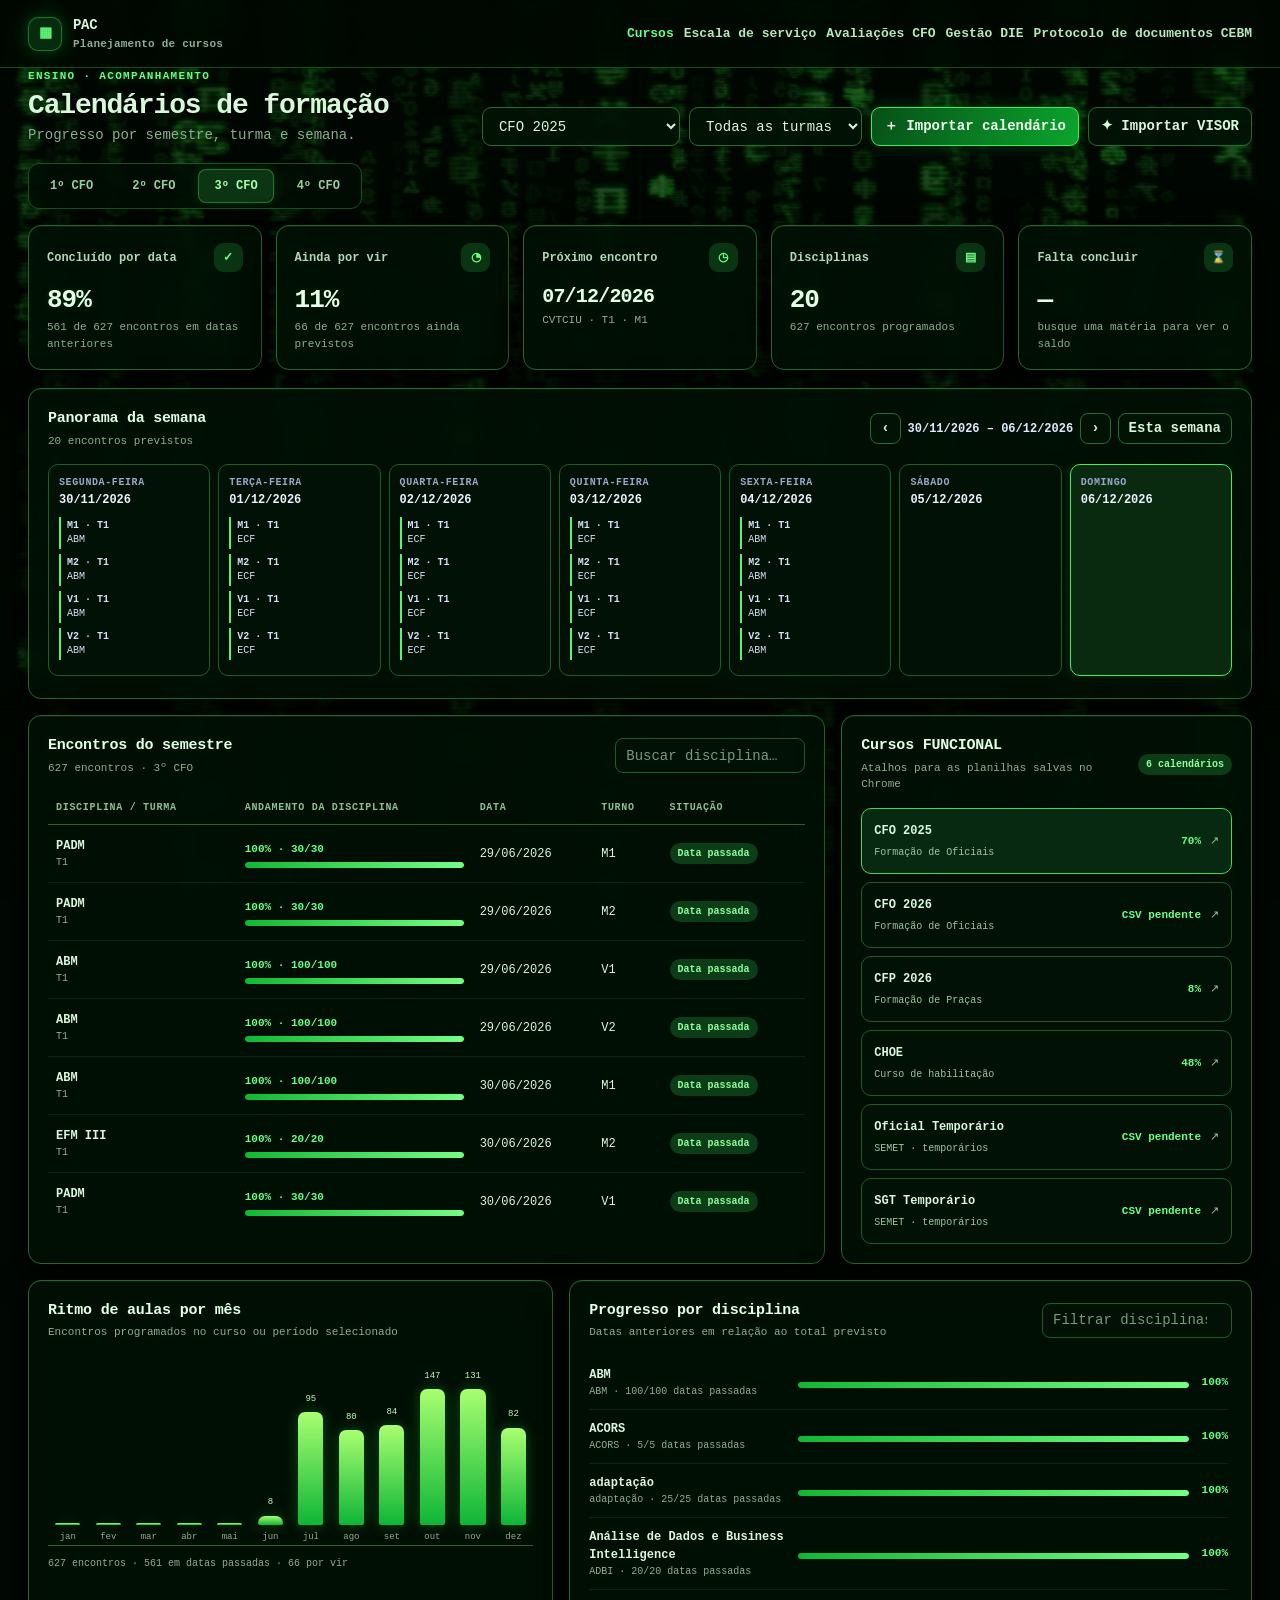
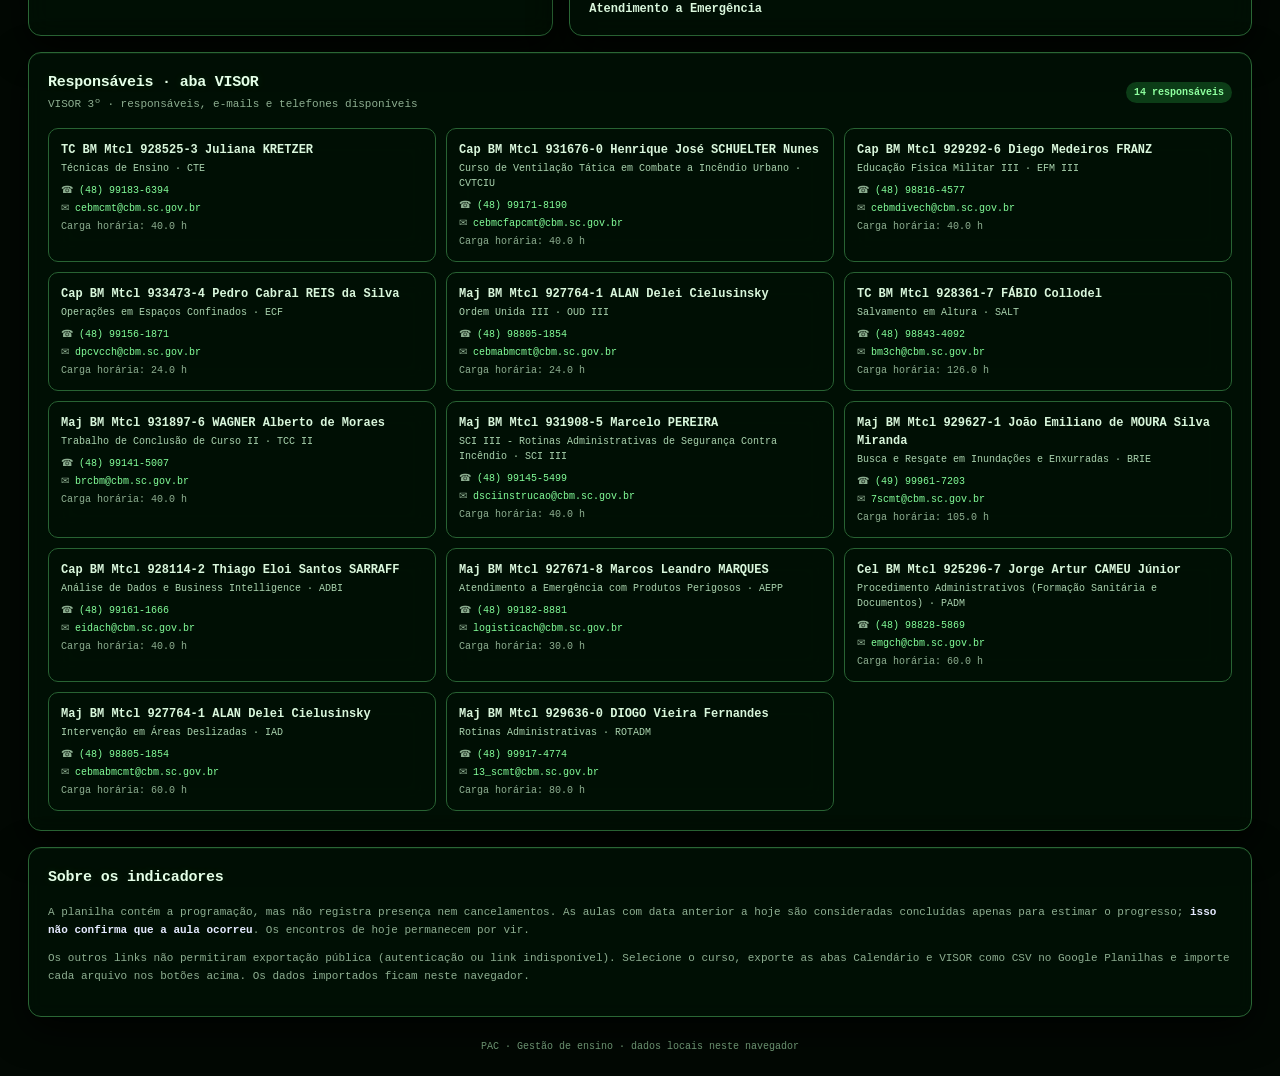
==== index.html @ 2ff92767 "Add CFO evaluation tab with CSV filtering" ====
<!doctype html>
<html lang="pt-BR">
<head>
  <meta charset="utf-8">
  <meta name="viewport" content="width=device-width, initial-scale=1">
  <meta name="color-scheme" content="dark">
  <title>Gestão de calendários | FUNCIONAL</title>
  <style>
    :root{--ink:#172a3b;--muted:#738294;--paper:#f5f7fa;--line:#e5eaf0;--navy:#16324f;--blue:#2674d9;--green:#18856b;--amber:#bd7b16;--white:#fff}
    *{box-sizing:border-box}body{margin:0;background:var(--paper);color:var(--ink);font:14px/1.5 Inter,ui-sans-serif,system-ui,-apple-system,"Segoe UI",sans-serif}
    button,input,select{font:inherit}button,a,select,input{outline-color:#80b4f4}a{color:inherit;text-decoration:none}
    .shell{max-width:1280px;margin:auto;padding:0 28px}.topbar{height:68px;background:#fff;border-bottom:1px solid var(--line);display:flex;align-items:center}
    .toprow{display:flex;align-items:center;justify-content:space-between;width:100%}.brand{display:flex;align-items:center;gap:11px;font-weight:750;letter-spacing:-.02em}.brandmark{width:34px;height:34px;background:#eaf2fd;color:var(--blue);display:grid;place-items:center;border-radius:10px}
    .brand small{display:block;font-size:11px;color:var(--muted);font-weight:550;letter-spacing:.02em}.toplink{color:#5a6c80;font-weight:650;font-size:13px}.toplink:hover{color:var(--blue)}
    main{padding:30px 0 48px}.heading{display:flex;justify-content:space-between;align-items:flex-end;gap:20px;margin-bottom:22px}.eyebrow{color:var(--blue);font-size:11px;font-weight:800;letter-spacing:.12em;text-transform:uppercase}h1{font-size:28px;letter-spacing:-.04em;margin:4px 0 3px;line-height:1.2}.subtitle{margin:0;color:var(--muted)}
    .actions{display:flex;gap:9px;align-items:center;flex-wrap:wrap}.select,.button{height:39px;border:1px solid var(--line);border-radius:9px;background:white;padding:0 12px;color:var(--ink)}.button{cursor:pointer;font-weight:700;display:inline-flex;align-items:center;gap:8px}.button:hover{border-color:#b5c5d7}.button.primary{background:var(--navy);color:white;border-color:var(--navy)}.button.primary:hover{background:#23496b}.button input{display:none}
    .period-tabs{display:flex;gap:7px;margin:-5px 0 16px;padding:5px;background:#eaf0f6;border-radius:11px;width:max-content;max-width:100%;overflow:auto}.period-tab{border:0;border-radius:8px;background:transparent;color:#617387;padding:8px 16px;font-size:12px;font-weight:750;white-space:nowrap;cursor:pointer}.period-tab.active{background:#fff;color:var(--navy);box-shadow:0 1px 4px #122b4414}.metrics{display:grid;grid-template-columns:repeat(5,minmax(0,1fr));gap:14px;margin-bottom:18px}.metric,.panel{background:white;border:1px solid var(--line);border-radius:13px;box-shadow:0 2px 6px #122b4405}.metric{padding:17px 18px}.metric-label{display:flex;align-items:center;justify-content:space-between;color:#627487;font-size:12px;font-weight:650}.metric-icon{width:29px;height:29px;border-radius:9px;display:grid;place-items:center;background:#eff5fc;color:var(--blue)}.metric-value{font-size:26px;line-height:1.2;letter-spacing:-.04em;font-weight:760;margin:13px 0 3px}.metric-note{font-size:11px;color:var(--muted)}
    .layout{display:grid;grid-template-columns:minmax(0,1.65fr) minmax(290px,.85fr);gap:16px}.panel{padding:19px}.panel-head{display:flex;justify-content:space-between;align-items:center;gap:10px;margin-bottom:15px}.panel-title{margin:0;font-size:15px;letter-spacing:-.015em}.panel-caption{color:var(--muted);font-size:11px;margin-top:2px}.text-button{border:0;background:none;color:var(--blue);font-weight:700;cursor:pointer;padding:5px}.text-button:hover{text-decoration:underline}
    .search{height:35px;width:190px;border:1px solid var(--line);border-radius:8px;padding:0 10px;background:#fbfcfe}.table-wrap{overflow:auto;max-height:430px}table{border-collapse:collapse;width:100%;min-width:700px}th{text-align:left;text-transform:uppercase;letter-spacing:.07em;font-size:10px;color:#8592a1;font-weight:750;padding:9px 8px;border-bottom:1px solid var(--line)}td{padding:12px 8px;border-bottom:1px solid #eef1f4;font-size:12px}tbody tr:last-child td{border-bottom:0}.subject{font-weight:700;font-size:12px}.subline{font-size:10px;color:var(--muted)}.progress-cell{min-width:135px}.table-progress{min-width:105px}.table-progress-value{font-weight:750;color:var(--green);font-size:11px}.table-progress .progress-line{margin-top:4px}.progress-line{height:6px;background:#edf1f5;border-radius:9px;overflow:hidden;margin-top:5px}.progress-line span{display:block;height:100%;background:var(--green);border-radius:9px}.badge{display:inline-flex;align-items:center;padding:3px 8px;border-radius:20px;background:#e8f5f0;color:var(--green);font-size:10px;font-weight:750;white-space:nowrap}.badge.soon{background:#fff4e2;color:var(--amber)}
    .course-list{display:grid;gap:8px}.course{border:1px solid var(--line);border-radius:10px;padding:11px 12px;display:flex;align-items:center;justify-content:space-between;gap:8px;transition:border .15s,background .15s}.course:hover{border-color:#c6d6e7;background:#fbfdff}.course.active{border-color:#a9c9ed;background:#f4f8fe}.course-name{font-size:12px;font-weight:750}.course-type{color:var(--muted);font-size:10px}.course-right{display:flex;align-items:center;gap:9px}.course-pct{font-size:11px;font-weight:750;color:var(--green)}.open-link{color:#66809b;font-size:11px}.empty{padding:27px 8px;text-align:center;color:var(--muted);font-size:12px}.empty strong{display:block;color:var(--ink);margin-bottom:4px}
    .week-panel{margin-bottom:16px}.week-nav{display:flex;align-items:center;gap:7px}.week-nav button{height:31px;border:1px solid var(--line);background:white;color:#4b6074;border-radius:8px;padding:0 10px;cursor:pointer;font-weight:700}.week-nav button:hover{border-color:#b5c5d7}.week-range{min-width:150px;text-align:center;font-weight:750;font-size:12px}.week-list{display:grid;grid-template-columns:repeat(7,minmax(115px,1fr));gap:8px;overflow:auto;padding-bottom:3px}.day-card{border:1px solid var(--line);border-radius:10px;padding:10px;min-height:105px;background:#fbfcfe}.day-card.today{border-color:#9fc4f0;background:#f3f8ff}.day-name{font-size:10px;text-transform:uppercase;letter-spacing:.06em;color:var(--muted);font-weight:800}.day-date{font-size:12px;font-weight:750;margin:1px 0 8px}.lesson-chip{border-left:2px solid var(--blue);padding:2px 0 2px 6px;margin:5px 0;font-size:10px;line-height:1.4}.lesson-chip b{display:block;font-size:10px}.week-empty{grid-column:1/-1;padding:24px;text-align:center;background:#fafbfd;border:1px dashed #d6e0ea;border-radius:10px;color:var(--muted);font-size:12px}.lower{display:grid;grid-template-columns:1.2fr .8fr;gap:16px;margin-top:16px}.discipline-row{display:grid;grid-template-columns:minmax(100px,1fr) 2fr auto;gap:13px;align-items:center;padding:10px 0;border-bottom:1px solid #eef1f4}.discipline-row:last-child{border:0}.discipline-name{font-weight:700;font-size:12px}.discipline-count{font-size:10px;color:var(--muted)}.discipline-pct{font-size:11px;font-weight:750}.note{font-size:11px;color:var(--muted);line-height:1.6}.note strong{color:#42566b}.footer{padding:22px 0;text-align:center;color:#95a1ad;font-size:10px}.toast{position:fixed;bottom:20px;left:50%;transform:translateX(-50%);background:#19344e;color:white;padding:10px 15px;border-radius:9px;box-shadow:0 8px 30px #132b4430;font-size:12px;opacity:0;pointer-events:none;transition:opacity .2s}.toast.show{opacity:1}[hidden]{display:none!important}
    .analytics-grid{display:grid;grid-template-columns:1fr 1.3fr;gap:16px;margin-top:16px}.chart-bars{height:190px;display:flex;align-items:flex-end;gap:9px;padding:14px 4px 0;border-bottom:1px solid var(--line)}.month-bar{flex:1;min-width:16px;display:flex;flex-direction:column;align-items:center;justify-content:flex-end;height:100%;gap:6px}.month-bar-fill{width:min(28px,80%);min-height:2px;border-radius:7px 7px 2px 2px;background:linear-gradient(180deg,#77e2e8,#7c67ff 85%);box-shadow:0 0 14px #7c67ff30}.month-label{font-size:9px;color:var(--muted)}.month-value{font-size:9px;color:#dce4ff}.chart-legend{font-size:10px;color:var(--muted);margin-top:10px}.discipline-chart{max-height:260px;overflow:auto;padding-right:4px}.contacts-grid{display:grid;grid-template-columns:repeat(3,minmax(0,1fr));gap:10px}.contact-card{border:1px solid var(--line);border-radius:10px;padding:12px;background:rgba(15,21,49,.65);min-width:0}.contact-name{font-size:12px;font-weight:750}.contact-disc{font-size:10px;color:#b6c2e4;margin:2px 0 7px}.contact-meta{font-size:10px;color:var(--muted);overflow-wrap:anywhere;margin-top:3px}.contact-meta a{color:#9bddf7}.contact-meta a:hover{text-decoration:underline}.import-actions{display:flex;gap:8px}.contact-toolbar{display:flex;align-items:center;gap:8px}.chart-tooltip{font-size:10px;color:var(--muted)}
    @media(max-width:900px){.metrics{grid-template-columns:repeat(2,1fr)}.layout{grid-template-columns:1fr}.course-list{grid-template-columns:repeat(2,1fr)}.week-list{grid-template-columns:repeat(4,minmax(120px,1fr))}.analytics-grid{grid-template-columns:1fr}.contacts-grid{grid-template-columns:repeat(2,minmax(0,1fr))}}@media(max-width:620px){.shell{padding:0 16px}.heading{align-items:flex-start;flex-direction:column}.actions{width:100%}.select{flex:1}.metrics{gap:9px}.metric{padding:13px}.metric-value{font-size:23px}.lower{grid-template-columns:1fr}.panel{padding:15px}.course-list{grid-template-columns:1fr}.search{width:140px}.period-tab{padding:8px 12px}h1{font-size:25px}.week-list{grid-template-columns:repeat(2,minmax(130px,1fr))}.week-nav{gap:4px}.week-range{min-width:120px;font-size:11px}.contacts-grid{grid-template-columns:1fr}}
    :root{color-scheme:dark;--ink:#edf1ff;--muted:#9ba9c8;--paper:#080b1a;--line:#293252;--navy:#33256f;--blue:#89b8ff;--green:#72e2c7;--amber:#ffd080;--white:#fff}
    html{min-height:100%;background:#080b1a}body{position:relative;isolation:isolate;min-height:100vh;background:radial-gradient(ellipse at 14% -8%,#28366a 0,transparent 38%),radial-gradient(ellipse at 92% 13%,#29175b 0,transparent 32%),linear-gradient(160deg,#0b1023,#080b1a 52%,#0b1021);color:var(--ink)}
    body::before{content:"";position:fixed;inset:0;z-index:-1;pointer-events:none;opacity:.36;background-image:radial-gradient(1px 1px at 13% 22%,#fff 98%,transparent),radial-gradient(1px 1px at 66% 12%,#c8d8ff 98%,transparent),radial-gradient(1px 1px at 42% 64%,#fff 98%,transparent),radial-gradient(1px 1px at 88% 79%,#c9d6ff 98%,transparent),radial-gradient(1px 1px at 21% 86%,#fff 98%,transparent);background-size:280px 240px,340px 300px,390px 320px,310px 280px,420px 350px}
    .topbar{background:rgba(8,11,26,.68);border-bottom-color:#ffffff12;backdrop-filter:blur(18px)}.brandmark{background:linear-gradient(145deg,#222b61,#3d286f);color:#b9e9ff;box-shadow:0 0 22px #7163ff30}.toplink{color:#bfcae6}.eyebrow{color:#9c91ff}.select,.button{background:#141a34;color:var(--ink);border-color:#3a4568}.select option{background:#11172e;color:var(--ink)}.button:hover,.week-nav button:hover{border-color:#899aff;background:#1a2243}.button.primary{background:linear-gradient(105deg,#6357dc,#3987d8);border-color:#887fff;color:white;box-shadow:0 5px 18px #5445c436}.button.primary:hover{background:linear-gradient(105deg,#766bec,#499be9)}
    .period-tabs{background:#11172f;border:1px solid #ffffff0b}.period-tab{color:#a9b5d4}.period-tab.active{background:linear-gradient(120deg,#272b5d,#30204f);color:#e8e8ff;box-shadow:0 0 18px #8171ff20}.metric,.panel{background:linear-gradient(145deg,rgba(19,26,54,.94),rgba(13,18,40,.92));border-color:#ffffff15;box-shadow:0 12px 36px #02040d40,inset 0 1px #ffffff08}.metric-icon{background:#282754;color:#adbeff}.metric-label{color:#bac5e0}.metric-value{color:#f1f2ff}.panel-caption,.note,.metric-note{color:var(--muted)}.panel-title{color:#f2f3ff}.search{background:#0d132a;border-color:#313d5e;color:var(--ink)}.search::placeholder{color:#7382a5}.table-wrap td{border-bottom-color:#ffffff0d}.table-wrap th{border-bottom-color:#343d5f}.badge{background:#133b45;color:#81f0d3}.badge.soon{background:#46351a;color:#ffd892}.course{border-color:#ffffff13;background:#10162d}.course:hover{border-color:#7979cf;background:#151d3c}.course.active{border-color:#747ce5;background:linear-gradient(115deg,#171d42,#21193f)}.course-type,.open-link{color:#a3b0d0}.course-pct{color:#81ebd0}.empty{color:var(--muted)}.empty strong{color:var(--ink)}.week-nav button{background:#141a34;color:#dbe2fa;border-color:#374363}.week-range{color:#e3e8ff}.day-card{background:#0d142b;border-color:#273354}.day-card.today{background:#151e3d;border-color:#7188ed;box-shadow:0 0 16px #7284ec18}.day-name{color:#99a8c9}.day-date{color:#edf1ff}.lesson-chip{border-left-color:#9a8cff;color:#d7def5}.week-empty{background:#10162e;border-color:#344061;color:var(--muted)}.progress-line{background:#252e4e}.progress-line span{background:linear-gradient(90deg,#5edcc3,#9a8cff);box-shadow:0 0 9px #76ddda40}.discipline-row{border-bottom-color:#ffffff12}.discipline-count{color:var(--muted)}.discipline-pct{color:#91e7d3}.note strong{color:#e4eaff}.footer{color:#7d8aa8}.toast{background:#25214f;color:#fff}.analytics-grid .panel,.contact-card{backdrop-filter:blur(12px)}
    .month-grid{display:grid;grid-template-columns:repeat(7,minmax(0,1fr));gap:8px}.month-weekday{text-align:center;color:var(--muted);font-size:10px;font-weight:800;text-transform:uppercase;padding:7px}.month-day{min-height:128px;border:1px solid var(--line);border-radius:10px;padding:9px;background:#0d142b}.month-day.outside{opacity:.38}.month-day-number{font-weight:800;font-size:13px;margin-bottom:7px}.duty-chip{font-size:10px;line-height:1.35;padding:5px 6px;margin-top:5px;border-radius:6px;background:#17334a;color:#b8e7ff}.duty-chip.standby{background:#352c4d;color:#dfd0ff}.month-legend{display:flex;gap:14px;flex-wrap:wrap;font-size:11px;color:var(--muted);margin-top:13px}.month-legend span{display:flex;align-items:center;gap:6px}.month-legend i{width:9px;height:9px;border-radius:3px;background:#3983a8}.month-legend .standby-key{background:#7963a9}.view-actions{display:flex;align-items:center;gap:12px;flex-wrap:wrap}.view-tab.active{color:#a9c4ff}
    @media(max-width:700px){.month-grid{gap:4px}.month-day{min-height:100px;padding:5px}.month-day-number{font-size:11px}.duty-chip{font-size:9px;padding:4px}.month-weekday{font-size:8px;padding:4px}}
    /* Matrix theme: green digital rain over a subdued image, with readable panels. */
    :root{color-scheme:dark;--ink:#d9f7dc;--muted:#8daf91;--paper:#020803;--line:#20542a;--navy:#06220c;--blue:#9cffad;--green:#46f36a;--amber:#d4ff69;--white:#f1fff2}
    html{min-height:100%;background:#020803}
    body{background-color:#020803;background-image:linear-gradient(180deg,rgba(0,8,2,.68),rgba(0,8,2,.88)),url("matrix-rain.png");background-size:cover;background-position:center top;background-attachment:fixed;color:var(--ink);font-family:Consolas,"Courier New",monospace}
    body::before{opacity:.22;background-image:repeating-linear-gradient(0deg,transparent 0 3px,rgba(80,255,110,.07) 4px),linear-gradient(90deg,transparent 49.8%,rgba(44,255,91,.09) 50%,transparent 50.2%);background-size:100% 5px,100% 100%}
    .topbar{background:rgba(0,8,2,.88);border-bottom-color:#27e84b55;backdrop-filter:blur(12px)}
    .brandmark{background:#062b0d;color:#64ff7e;box-shadow:0 0 18px #19ff4b40;border:1px solid #38e85b66}
    .toplink{color:#b5e8bb}.toplink:hover,.toplink.active{color:#66ff83}
    .eyebrow{color:#65ff80;text-shadow:0 0 12px #30ff5b66}
    .select,.button,.week-nav button{background:rgba(2,20,6,.94);color:var(--ink);border-color:#286b35}
    .select option{background:#041208;color:var(--ink)}
    .button:hover,.week-nav button:hover{border-color:#58ff76;background:#082b10;box-shadow:0 0 14px #21ff4b25}
    .button.primary{background:linear-gradient(110deg,#075018,#0ba52d);border-color:#39ef59;color:#effff0;box-shadow:0 0 18px #1aff4933}
    .button.primary:hover{background:linear-gradient(110deg,#0a6920,#12c43a)}
    .period-tabs{background:rgba(0,14,4,.9);border:1px solid #1a5125}
    .period-tab{color:#9bcda2}.period-tab.active{background:#0b3513;color:#aaffb5;box-shadow:inset 0 0 0 1px #43dc5c66,0 0 14px #1aff4922}
    .metric,.panel{background:rgba(1,16,5,.88);border-color:#2a6635;box-shadow:0 12px 36px #000c,inset 0 1px #68ff7512;backdrop-filter:blur(8px)}
    .metric-icon{background:#0a3513;color:#6dff86}.metric-label{color:#b0d9b5}.metric-value,.panel-title{color:#e5ffe8;text-shadow:0 0 10px #39ff5a20}
    .search,.day-card,.month-day{background:rgba(2,18,6,.92);border-color:#245b2d;color:var(--ink)}
    .search::placeholder{color:#779c7c}.table-wrap th{color:#8ebf94;border-bottom-color:#286333}.table-wrap td,.discipline-row{border-bottom-color:#ffffff13}
    .badge{background:#0c3d17;color:#8eff9f}.badge.soon{background:#38420b;color:#e2ff7a}
    .course{background:rgba(2,18,6,.88);border-color:#245b2d}.course:hover,.course.active{background:#082911;border-color:#43d85c}
    .course-type,.open-link{color:#9bc6a0}.course-pct,.table-progress-value,.discipline-pct{color:#69ff83}
    .week-empty{background:rgba(2,18,6,.8);border-color:#286333;color:var(--muted)}
    .lesson-chip{border-left-color:#55f574}.day-card.today{background:#0a2a10;border-color:#4bea62;box-shadow:0 0 16px #27f34a20}
    .progress-line{background:#17371d}.progress-line span{background:linear-gradient(90deg,#10b832,#74ff87);box-shadow:0 0 10px #37ff5b66}
    .month-day-number{color:#d8ffdc}.duty-chip{background:#0b3a14;color:#baffc2}.duty-chip.standby{background:#17380f;color:#e2ff8b}.month-legend i{background:#21cf47}.month-legend .standby-key{background:#a2d832}
    .contact-card{background:rgba(1,16,5,.88);border-color:#286333}.contact-disc{color:#a9d3ae}.contact-meta a{color:#83ff9a}
    .chart-bars{border-bottom-color:#286333}.month-bar-fill{background:linear-gradient(180deg,#a8ff70,#0eb537);box-shadow:0 0 14px #42ff5844}.month-value{color:#baffc2}
    .footer{color:#7ca982}.toast{background:#073112;color:#eaffec;border:1px solid #3ee35c}
    :focus-visible{outline:2px solid #6cff83!important;outline-offset:2px}
    @media(prefers-reduced-motion:reduce){*,*::before,*::after{scroll-behavior:auto!important;transition:none!important}}
    .toprow nav{flex-wrap:wrap;justify-content:flex-end;gap:10px!important}.evaluation-heading{align-items:center}.evaluation-intro{display:flex;align-items:center;gap:9px;margin-top:10px;color:var(--muted);font-size:11px}.evaluation-dot{width:8px;height:8px;border-radius:50%;background:#64e7a1;box-shadow:0 0 12px #64e7a180}.evaluation-notice{display:grid;grid-template-columns:auto 1fr auto;align-items:center;gap:14px;padding:16px 18px;border:1px solid #ffd36a48;border-radius:13px;background:linear-gradient(110deg,#2b210d,#17172c);margin-bottom:16px}.evaluation-notice-icon{width:36px;height:36px;display:grid;place-items:center;border-radius:11px;background:#493a15;color:#ffe38a;font-size:17px}.evaluation-notice-title{font-size:12px;font-weight:800;color:#fff1c2}.evaluation-notice-copy{font-size:11px;color:#c8c3ad;margin-top:3px}.evaluation-panel-head{display:flex;justify-content:space-between;align-items:center;gap:12px;flex-wrap:wrap}.evaluation-upload input{display:none}.evaluation-status{font-size:10px;color:var(--muted);margin-top:4px}.evaluation-controls{display:grid;grid-template-columns:minmax(240px,1.6fr) repeat(4,minmax(150px,1fr));gap:9px;margin:14px 0}.evaluation-control{height:40px;min-width:0;width:100%;border:1px solid #ffffff1d;border-radius:9px;padding:0 11px;background:#0b1226;color:var(--ink)}.evaluation-control::placeholder{color:#8592ad}.evaluation-stats{display:grid;grid-template-columns:repeat(3,minmax(0,1fr));gap:10px;margin:13px 0}.evaluation-stat{border:1px solid #ffffff12;border-radius:10px;padding:10px 12px;background:#0b1226}.evaluation-stat-label{font-size:9px;letter-spacing:.08em;text-transform:uppercase;color:var(--muted)}.evaluation-stat-value{font-size:17px;font-weight:800;color:#ecf3ff;margin-top:2px}.evaluation-table-wrap{overflow:auto;max-height:62vh;border:1px solid #ffffff12;border-radius:9px}.evaluation-table{width:max-content;min-width:100%;border-collapse:collapse}.evaluation-table th{position:sticky;top:0;background:#111a32;z-index:1;color:#b4c4df;white-space:nowrap}.evaluation-table td{max-width:360px;color:#d8e1f2;overflow-wrap:anywhere;vertical-align:top}.evaluation-table tbody tr:hover{background:#ffffff08}.evaluation-pager{display:flex;justify-content:space-between;align-items:center;gap:12px;margin-top:11px;color:var(--muted);font-size:10px}.evaluation-pager button{border:1px solid #ffffff1c;border-radius:8px;background:#121a32;color:var(--ink);padding:6px 10px;cursor:pointer}.evaluation-pager button:disabled{opacity:.45;cursor:default}.evaluation-empty{padding:35px 16px;text-align:center;border:1px dashed #ffffff20;border-radius:10px;color:var(--muted);font-size:12px}.evaluation-empty strong{display:block;color:var(--ink);margin-bottom:5px}.evaluation-private-note{font-size:10px;color:var(--muted);margin:11px 0 0}@media(max-width:900px){.topbar{height:auto;min-height:68px;padding:8px 0}.toprow{flex-wrap:wrap;gap:8px}.toprow nav{flex:1 1 100%;justify-content:flex-start}.evaluation-controls{grid-template-columns:repeat(2,minmax(0,1fr))}.evaluation-controls .evaluation-search{grid-column:1/-1}}@media(max-width:620px){.evaluation-notice{grid-template-columns:auto 1fr}.evaluation-notice .button{grid-column:1/-1;width:100%;justify-content:center}.evaluation-controls{grid-template-columns:1fr}.evaluation-controls .evaluation-search{grid-column:auto}.evaluation-stats{gap:7px}.evaluation-stat{padding:9px}.evaluation-stat-value{font-size:15px}.evaluation-pager{align-items:flex-start;flex-direction:column}}
  </style>
</head>
<body>
  <div class="topbar"><div class="shell toprow"><div class="brand"><span class="brandmark" aria-hidden="true">▦</span><span>PAC <small>Planejamento de cursos</small></span></div><nav aria-label="Navegação principal" style="display:flex;align-items:center;gap:20px"><a class="toplink view-tab active" href="#cursos" data-view="courses">Cursos</a><a class="toplink view-tab" href="#escala" data-view="scale">Escala de serviço</a><a class="toplink view-tab" href="#avaliacoes" data-view="evaluations">Avaliações CFO</a><a class="toplink" href="https://docs.google.com/spreadsheets/d/1n3Te0nQfLP3Iv_ad-NUrSfMji36VcBTpXO7inzYCtwk/edit?gid=0#gid=0" target="_blank" rel="noopener">Gestão DIE</a><a class="toplink" href="https://docs.google.com/spreadsheets/d/1o3JP_DZQrceJobAeFI7MmUk5HAf_iby3ova5-FWOOu8/edit?gid=0#gid=0" target="_blank" rel="noopener">Protocolo de documentos CEBM</a></nav></div></div>
  <main class="shell" id="courseView">
    <div class="heading"><div><div class="eyebrow">Ensino · acompanhamento</div><h1>Calendários de formação</h1><p class="subtitle">Progresso por semestre, turma e semana.</p></div><div class="actions"><select class="select" id="cursoSelect" aria-label="Selecionar curso"></select><select class="select" id="turmaSelect" aria-label="Filtrar turma"><option value="">Todas as turmas</option></select><label class="button primary">＋ Importar calendário<input id="csvInput" type="file" accept=".csv,text/csv"></label><label class="button">✦ Importar VISOR<input id="visorInput" type="file" accept=".csv,text/csv"></label></div></div>
    <nav class="period-tabs" id="semesterTabs" aria-label="Semestre do CFO 2025"><button class="period-tab" data-semester="1">1º CFO</button><button class="period-tab" data-semester="2">2º CFO</button><button class="period-tab" data-semester="3">3º CFO</button><button class="period-tab" data-semester="4">4º CFO</button></nav>
    <section class="metrics" aria-label="Indicadores do curso selecionado">
      <article class="metric"><div class="metric-label">Concluído por data <span class="metric-icon">✓</span></div><div class="metric-value" id="realizadas">—</div><div class="metric-note" id="realizadasNota">encontros em datas anteriores</div></article>
      <article class="metric"><div class="metric-label">Ainda por vir <span class="metric-icon">◔</span></div><div class="metric-value" id="progresso">—</div><div class="metric-note" id="futurasNota">encontros futuros previstos</div></article>
      <article class="metric"><div class="metric-label">Próximo encontro <span class="metric-icon">◷</span></div><div class="metric-value" id="proxima" style="font-size:20px">—</div><div class="metric-note" id="proximaNota">nenhum encontro futuro</div></article>
      <article class="metric"><div class="metric-label">Disciplinas <span class="metric-icon">▤</span></div><div class="metric-value" id="disciplinasTotal">—</div><div class="metric-note" id="disciplinasNota">componentes no calendário</div></article><article class="metric"><div class="metric-label">Falta concluir <span class="metric-icon">⌛</span></div><div class="metric-value" id="materiaFalta">—</div><div class="metric-note" id="materiaNota">busque uma matéria para ver o saldo</div></article>
    </section>
    <section class="panel week-panel"><div class="panel-head"><div><h2 class="panel-title">Panorama da semana</h2><div class="panel-caption" id="weekCaption">Encontros previstos nesta semana</div></div><div class="week-nav"><button id="weekPrev" aria-label="Semana anterior">‹</button><span class="week-range" id="weekRange"></span><button id="weekNext" aria-label="Próxima semana">›</button><button id="weekToday">Esta semana</button></div></div><div class="week-list" id="weekList"></div></section>
    <div class="layout">
      <section class="panel"><div class="panel-head"><div><h2 class="panel-title">Encontros do semestre</h2><div class="panel-caption" id="tableCaption">Selecione um curso</div></div><input class="search" id="busca" type="search" placeholder="Buscar disciplina…" aria-label="Buscar disciplina"></div><div class="table-wrap"><table><thead><tr><th>Disciplina / turma</th><th>Andamento da disciplina</th><th>Data</th><th>Turno</th><th>Situação</th></tr></thead><tbody id="aulasBody"></tbody></table></div><div class="empty" id="aulasEmpty" hidden><strong>Sem calendário importado</strong>Exporte a planilha como CSV e importe aqui para calcular as métricas.</div></section>
      <section class="panel" id="cursos"><div class="panel-head"><div><h2 class="panel-title">Cursos FUNCIONAL</h2><div class="panel-caption">Atalhos para as planilhas salvas no Chrome</div></div><span class="badge" id="cursosCount">6 calendários</span></div><div class="course-list" id="courseList"></div></section>
    </div>
    <div class="analytics-grid"><section class="panel"><div class="panel-head"><div><h2 class="panel-title">Ritmo de aulas por mês</h2><div class="panel-caption">Encontros programados no curso ou período selecionado</div></div></div><div class="chart-bars" id="monthChart" role="img" aria-label="Gráfico de encontros por mês"></div><div class="chart-legend" id="monthLegend"></div></section><section class="panel"><div class="panel-head"><div><h2 class="panel-title">Progresso por disciplina</h2><div class="panel-caption">Datas anteriores em relação ao total previsto</div></div><input class="search" id="buscaDisciplina" type="search" placeholder="Filtrar disciplinas…" aria-label="Filtrar progresso por disciplina"></div><div class="discipline-chart" id="disciplineList"></div><div class="empty" id="disciplineEmpty" hidden>Nenhuma disciplina disponível neste calendário.</div></section></div>
    <section class="panel" style="margin-top:16px"><div class="panel-head"><div><h2 class="panel-title">Responsáveis · aba VISOR</h2><div class="panel-caption" id="visorCaption">Coordenadores e telefones informados na planilha</div></div><span class="badge" id="contactCount">0 responsáveis</span></div><div class="contacts-grid" id="contactGrid"></div><div class="empty" id="contactEmpty" hidden><strong>Dados da aba VISOR não disponíveis</strong>Para este curso, exporte a aba VISOR como CSV e use “Importar VISOR”.</div></section>
    <section class="panel" style="margin-top:16px"><div class="panel-head"><div><h2 class="panel-title">Sobre os indicadores</h2></div></div><p class="note">A planilha contém a programação, mas não registra presença nem cancelamentos. As aulas com data anterior a hoje são consideradas concluídas apenas para estimar o progresso; <strong>isso não confirma que a aula ocorreu</strong>. Os encontros de hoje permanecem por vir.</p><p class="note">Os outros links não permitiram exportação pública (autenticação ou link indisponível). Selecione o curso, exporte as abas Calendário e VISOR como CSV no Google Planilhas e importe cada arquivo nos botões acima. Os dados importados ficam neste navegador.</p></section>
  </main>
  <main class="shell" id="scaleView" hidden>
    <div class="heading"><div><div class="eyebrow">Centro de Ensino Bombeiro Militar</div><h1>Escala de serviço · Novembro 2026</h1><p class="subtitle">Oficial de dia do CEBM · período de 1 a 30 de novembro · 1ª versão</p></div><div class="view-actions"><a class="button" href="https://drive.google.com/file/d/1XGbt8mzQXjvrH4bIZZD6Qd-aQcD6zbqS/view" target="_blank" rel="noopener noreferrer">Abrir planilha original ↗</a></div></div>
    <section class="panel"><div class="panel-head"><div><h2 class="panel-title">Calendário mensal</h2><div class="panel-caption">Serviço diurno e sobreaviso conforme a escala compartilhada</div></div></div><div class="month-grid" id="serviceCalendar"></div><div class="month-legend"><span><i></i> Serviço presencial</span><span><i class="standby-key"></i> Sobreaviso</span></div></section>
  </main>
  <main class="shell" id="evaluationView" hidden>
    <div class="heading evaluation-heading"><div><div class="eyebrow">Acompanhamento do ensino · CFO</div><h1>Avaliações de ensino</h1><p class="subtitle">Painel interativo do CFO · 2025/2027</p><div class="evaluation-intro"><span class="evaluation-dot" aria-hidden="true"></span><span>Relatório conectado ao Looker Studio</span></div></div><div class="view-actions"><a class="button primary" href="https://datastudio.google.com/reporting/c12fb4c7-5813-49ca-aa47-4df1654122cb" target="_blank" rel="noopener noreferrer">Abrir relatório em nova aba ↗</a></div></div>
    <section class="evaluation-notice"><span class="evaluation-notice-icon" aria-hidden="true">↗</span><div><div class="evaluation-notice-title">O proprietário desativou a incorporação do relatório</div><div class="evaluation-notice-copy">Abra o painel original e exporte os dados em CSV para consultar, pesquisar e filtrar nesta página.</div></div><a class="button primary" href="https://datastudio.google.com/reporting/c12fb4c7-5813-49ca-aa47-4df1654122cb" target="_blank" rel="noopener noreferrer">Acessar relatório ↗</a></section>
    <section class="panel"><div class="evaluation-panel-head"><div><h2 class="panel-title">Tabular avaliações</h2><div class="panel-caption">Carregue um CSV exportado do relatório para pesquisar e filtrar os registros.</div><div class="evaluation-status" id="evaluationStatus">Nenhum arquivo carregado</div></div><div class="actions"><label class="button primary evaluation-upload">＋ Importar CSV<input id="evaluationCsvInput" type="file" accept=".csv,text/csv"></label><button class="button" id="evaluationExport" type="button" disabled>Exportar resultado filtrado</button></div></div>
      <div class="evaluation-empty" id="evaluationEmpty"><strong>Comece pela exportação do relatório</strong>Abra o painel, use o menu de um gráfico ou tabela para baixar os dados em CSV e importe o arquivo aqui.<p class="evaluation-private-note">O arquivo é processado neste navegador e não é enviado ao servidor.</p></div>
      <div id="evaluationWorkspace" hidden><div class="evaluation-controls"><input class="evaluation-control evaluation-search" id="evaluationSearch" type="search" placeholder="Pesquisar em todas as colunas…" aria-label="Pesquisar avaliações"><div id="evaluationFilters" style="display:contents"></div></div><div class="evaluation-stats"><div class="evaluation-stat"><div class="evaluation-stat-label">Registros filtrados</div><div class="evaluation-stat-value" id="evaluationRecordCount">0</div></div><div class="evaluation-stat"><div class="evaluation-stat-label">Colunas</div><div class="evaluation-stat-value" id="evaluationColumnCount">0</div></div><div class="evaluation-stat"><div class="evaluation-stat-label">Filtros aplicados</div><div class="evaluation-stat-value" id="evaluationFilterCount">0</div></div></div><div class="evaluation-table-wrap"><table class="evaluation-table"><thead id="evaluationTableHead"></thead><tbody id="evaluationTableBody"></tbody></table></div><div class="evaluation-pager"><span id="evaluationPageInfo"></span><div><button id="evaluationPrev" type="button">‹ Anterior</button> <button id="evaluationNext" type="button">Próxima ›</button></div></div></div>
    </section>
  </main><div class="footer shell">PAC · Gestão de ensino · dados locais neste navegador</div><div class="toast" id="toast" role="status"></div>
  <script src="./cfo2025-data.js"></script>
  <script src="./choe-data.js"></script>
  <script src="./cfp2026-data.js"></script>
  <script>
    const courses=[
      {id:'cfo25',name:'CFO 2025',type:'Formação de Oficiais',url:'https://docs.google.com/spreadsheets/d/1EhVAehdFPpoIuljA_eQC9D1lrc0us4eEbFu4IKKkorw/edit?gid=1937427239#gid=1937427239'},
      {id:'cfo26',name:'CFO 2026',type:'Formação de Oficiais',url:'https://docs.google.com/spreadsheets/d/1-goOK2oKjPrJ5ziMfyoWw-_cTkAMjZp6np-9B99dD6o/edit?gid=1937427239#gid=1937427239'},
      {id:'cfp26',name:'CFP 2026',type:'Formação de Praças',url:'https://docs.google.com/spreadsheets/d/1V41Eld4SOESx0CEeO2IA_KCLcVcgo_pc5CMN5e78HQE/edit?gid=0#gid=0'},
      {id:'choe',name:'CHOE',type:'Curso de habilitação',url:'https://docs.google.com/spreadsheets/d/1-adJ2yCPs-T-Zvnn9LrV4vwrVDdr4lxpcJev9t2qClU/edit?gid=841735628#gid=841735628'},
      {id:'of-temp',name:'Oficial Temporário',type:'SEMET · temporários',url:'https://docs.google.com/spreadsheets/d/1ZYFqBGgybDz9RWCJgTNlhh9kbR_2wkN2xwQrhDjLDrs/edit?gid=1937427239#gid=1937427239'},
      {id:'sgt-temp',name:'SGT Temporário',type:'SEMET · temporários',url:'https://docs.google.com/spreadsheets/d/1zo4JxEtnjFeTKlhwHbEMXm4DD0tY6bmgTK8v1wXArcU/edit?gid=1937427239#gid=1937427239'}
    ];
    const key='pac-calendar-data-v1';let stored={};try{stored=JSON.parse(localStorage.getItem(key)||'{}')}catch{}
    const select=document.querySelector('#cursoSelect'),classSelect=document.querySelector('#turmaSelect'),list=document.querySelector('#courseList');courses.forEach(c=>{select.add(new Option(c.name,c.id));list.insertAdjacentHTML('beforeend',`<a class="course" data-course="${c.id}" href="${c.url}" target="_blank" rel="noopener"><span><span class="course-name">${c.name}</span><br><span class="course-type">${c.type}</span></span><span class="course-right"><span class="course-pct" data-pct="${c.id}"></span><span class="open-link" aria-label="Abrir planilha">↗</span></span></a>`)});select.value='cfo25';
    const today=()=>{const d=new Date();return `${d.getFullYear()}-${String(d.getMonth()+1).padStart(2,'0')}-${String(d.getDate()).padStart(2,'0')}`};const fmt=d=>{if(!d)return '—';const [y,m,day]=d.split('-');return `${day}/${m}/${y}`};const esc=s=>String(s||'').replace(/[&<>"']/g,c=>({'&':'&amp;','<':'&lt;','>':'&gt;','"':'&quot;',"'":'&#39;'}[c]));
    const localDate=d=>`${d.getFullYear()}-${String(d.getMonth()+1).padStart(2,'0')}-${String(d.getDate()).padStart(2,'0')}`;const mondayOf=d=>{const x=new Date(d.getFullYear(),d.getMonth(),d.getDate());x.setDate(x.getDate()-((x.getDay()+6)%7));return x};let activeSemester=1,weekStart=mondayOf(new Date());
    for(let sem=1;sem<=4;sem++){const dates=cfo2025Schedule.filter(x=>x.semester===sem).map(x=>x.date);if(dates.length&&today()>=dates[0]&&today()<=dates[dates.length-1])activeSemester=sem}
    function baseRows(){if(select.value==='cfo25')return stored[`cfo25_${activeSemester}`]||cfo2025Schedule.filter(x=>x.semester===activeSemester);if(select.value==='choe')return stored.choe||choeSchedule;if(select.value==='cfp26')return stored.cfp26||cfp2026Schedule;return stored[select.value]||[]}
    function fillClasses(rows){const current=classSelect.value,classes=[...new Set(rows.map(x=>x.className).filter(Boolean))].sort();classSelect.innerHTML='<option value="">Todas as turmas</option>'+classes.map(x=>`<option value="${esc(x)}">${esc(x)}</option>`).join('');if(classes.includes(current))classSelect.value=current}
    function getRows(){const chosen=classSelect.value;return baseRows().filter(x=>!chosen||x.className===chosen).slice().sort((a,b)=>a.date.localeCompare(b.date)||(a.turn||a.start||'').localeCompare(b.turn||b.start||'')||a.disc.localeCompare(b.disc))}
    function renderWeek(rows,now){const end=new Date(weekStart);end.setDate(end.getDate()+6);const from=localDate(weekStart),to=localDate(end),inWeek=rows.filter(x=>x.date>=from&&x.date<=to),days=['segunda-feira','terça-feira','quarta-feira','quinta-feira','sexta-feira','sábado','domingo'];document.querySelector('#weekRange').textContent=`${fmt(from)} – ${fmt(to)}`;document.querySelector('#weekCaption').textContent=`${inWeek.length} encontro${inWeek.length===1?'':'s'} previsto${inWeek.length===1?'':'s'}${classSelect.value?' · '+classSelect.value:''}`;let html='';for(let i=0;i<7;i++){const date=new Date(weekStart);date.setDate(date.getDate()+i);const dateKey=localDate(date),lessons=inWeek.filter(x=>x.date===dateKey);html+=`<article class="day-card ${dateKey===now?'today':''}"><div class="day-name">${days[i]}</div><div class="day-date">${fmt(dateKey)}</div>${lessons.map(x=>`<div class="lesson-chip"><b>${esc(x.turn||x.start||'Aula')} · ${esc(x.className||'Turma')}</b>${esc(x.disc)}</div>`).join('')}</article>`}document.querySelector('#weekList').innerHTML=inWeek.length?html:'<div class="week-empty">Nenhum encontro previsto para esta semana e semestre.</div>'}
    function getContacts(){const id=select.value,source=id==='cfo25'?(stored.cfo25_visor||cfo2025Visor.filter(x=>x.semester===activeSemester)):id==='choe'?(stored.choe_visor||choeVisor):id==='cfp26'?(stored.cfp26_visor||cfp2026Visor):(stored[`${id}_visor`]||[]);return id==='cfo25'?source.filter(x=>!x.semester||Number(x.semester)===activeSemester):source}
    function renderMonthChart(rows,past,future){const counts=Array(12).fill(0);rows.forEach(x=>{const month=Number(x.date.slice(5,7));if(month>=1&&month<=12)counts[month-1]++});const max=Math.max(1,...counts),abbr=['jan','fev','mar','abr','mai','jun','jul','ago','set','out','nov','dez'];document.querySelector('#monthChart').innerHTML=counts.map((count,i)=>`<div class="month-bar" title="${abbr[i]}: ${count} encontros"><span class="month-value">${count||''}</span><span class="month-bar-fill" style="height:${Math.max(count?5:1,count/max*100)}%"></span><span class="month-label">${abbr[i]}</span></div>`).join('');document.querySelector('#monthLegend').textContent=`${rows.length} encontros · ${past.length} em datas passadas · ${future.length} por vir`}
    function renderContacts(){const contacts=getContacts(),grid=document.querySelector('#contactGrid');document.querySelector('#contactCount').textContent=contacts.length===1?'1 responsável':`${contacts.length} responsáveis`;document.querySelector('#visorCaption').textContent=select.value==='cfo25'?`VISOR ${activeSemester}º · responsáveis, e-mails e telefones disponíveis`:select.value==='choe'?'VISOR CHOE · responsáveis, e-mails e telefones disponíveis':'Responsáveis importados da aba VISOR selecionada';document.querySelector('#contactEmpty').hidden=contacts.length>0;grid.innerHTML=contacts.map(p=>{const phone=p.phone&&p.phone!=='-'?`<div class="contact-meta">☎ <a href="tel:${String(p.phone).replace(/[^+\d]/g,'')}">${esc(p.phone)}</a></div>`:'<div class="contact-meta">☎ Telefone não informado</div>';const email=p.email&&p.email!=='-'?`<div class="contact-meta">✉ <a href="mailto:${esc(p.email)}">${esc(p.email)}</a></div>`:'';const hours=p.hours?`<div class="contact-meta">Carga horária: ${esc(p.hours)} h</div>`:'';return `<article class="contact-card"><div class="contact-name">${esc(p.responsible||'Responsável não informado')}</div><div class="contact-disc">${esc(p.name||p.disc)}${p.name&&p.disc?' · '+esc(p.disc):''}</div>${phone}${email}${hours}</article>`}).join('')}
    function render(){const id=select.value,all=baseRows();fillClasses(all);const rows=getRows(),now=today(),past=rows.filter(x=>x.date<now),future=rows.filter(x=>x.date>=now),byDisc={};rows.forEach(x=>(byDisc[x.disc]??=[]).push(x));const search=document.querySelector('#busca').value.trim().toLocaleLowerCase('pt-BR');const materiaRows=search?rows.filter(x=>x.disc.toLocaleLowerCase('pt-BR').includes(search)):[],materiaFuturas=materiaRows.filter(x=>x.date>=now).length;document.querySelector('#materiaFalta').textContent=search?(materiaRows.length?String(materiaFuturas):'0'):'—';document.querySelector('#materiaNota').textContent=search?(materiaRows.length?`${materiaRows.length-materiaFuturas} concluído(s) por data · ${materiaRows.length} encontro(s) da matéria`:'nenhuma matéria encontrada'):'busque uma matéria para ver o saldo';
      document.querySelector('#semesterTabs').hidden=id!=='cfo25';document.querySelectorAll('.period-tab').forEach(el=>el.classList.toggle('active',Number(el.dataset.semester)===activeSemester));document.querySelector('#realizadas').textContent=rows.length?`${Math.round(past.length/rows.length*100)}%`:'—';document.querySelector('#realizadasNota').textContent=rows.length?`${past.length} de ${rows.length} encontros em datas anteriores`:'nenhum encontro neste calendário';document.querySelector('#progresso').textContent=rows.length?`${Math.round(future.length/rows.length*100)}%`:'—';document.querySelector('#futurasNota').textContent=rows.length?`${future.length} de ${rows.length} encontros ainda previstos`:'nenhum encontro neste calendário';document.querySelector('#disciplinasTotal').textContent=Object.keys(byDisc).length||'—';document.querySelector('#disciplinasNota').textContent=classSelect.value?`${classSelect.value} · ${rows.length} encontros`:`${rows.length} encontros programados`;
      document.querySelector('#tableCaption').textContent=rows.length?`${rows.length} encontros · ${id==='cfo25'?`${activeSemester}º CFO`:select.selectedOptions[0].text}`:'Nenhum dado carregado para este curso';document.querySelector('#proxima').textContent=future[0]?fmt(future[0].date):'—';document.querySelector('#proximaNota').textContent=future[0]?`${future[0].disc} · ${future[0].className||'turma'} · ${future[0].turn||future[0].start||''}`:'nenhum encontro futuro';document.querySelector('#aulasEmpty').hidden=rows.length>0;document.querySelector('#aulasBody').innerHTML=rows.filter(x=>(x.disc+' '+x.className).toLocaleLowerCase('pt-BR').includes(search)).map(x=>{const total=byDisc[x.disc].length,concluidas=byDisc[x.disc].filter(item=>item.date<now).length,pct=Math.round(concluidas/total*100);return `<tr><td><div class="subject">${esc(x.disc)}</div><div class="subline">${esc(x.className||'Turma não informada')}</div></td><td class="table-progress"><span class="table-progress-value">${pct}% · ${concluidas}/${total}</span><div class="progress-line"><span style="width:${pct}%"></span></div></td><td>${fmt(x.date)}</td><td>${esc(x.turn||x.start||'—')}${x.end?' – '+esc(x.end):''}</td><td><span class="badge ${x.date>=now?'soon':''}">${x.date<now?'Data passada':x.date===now?'Hoje':'Prevista'}</span></td></tr>`}).join('');
      const contacts=getContacts(),fullNames=Object.fromEntries(contacts.map(x=>[x.disc,x.name])),disciplineQuery=document.querySelector('#buscaDisciplina').value.trim().toLocaleLowerCase('pt-BR'),normalizeText=value=>String(value||'').normalize('NFD').replace(/[\u0300-\u036f]/g,'').toLocaleLowerCase('pt-BR'),visibleDisciplines=Object.entries(byDisc).filter(([name])=>!disciplineQuery||normalizeText(`${name} ${fullNames[name]||''}`).includes(normalizeText(disciplineQuery))).sort((a,b)=>a[0].localeCompare(b[0]));document.querySelector('#disciplineEmpty').hidden=visibleDisciplines.length>0;document.querySelector('#disciplineEmpty').textContent=Object.keys(byDisc).length?'Nenhuma disciplina corresponde à pesquisa.':'Nenhuma disciplina disponível neste calendário.';document.querySelector('#disciplineList').innerHTML=visibleDisciplines.map(([name,items])=>{const done=items.filter(x=>x.date<now).length,pct=Math.round(done/items.length*100);return `<div class="discipline-row"><div><div class="discipline-name">${esc(fullNames[name]||name)}</div><div class="discipline-count">${esc(name)} · ${done}/${items.length} datas passadas</div></div><div class="progress-line"><span style="width:${pct}%"></span></div><div class="discipline-pct">${pct}%</div></div>`}).join('');renderWeek(rows,now);renderMonthChart(rows,past,future);renderContacts();
      document.querySelectorAll('[data-pct]').forEach(el=>{const courseId=el.dataset.pct,r=courseId==='cfo25'?cfo2025Schedule:courseId==='choe'?(stored.choe||choeSchedule):courseId==='cfp26'?(stored.cfp26||cfp2026Schedule):(stored[courseId]||[]),done=r.filter(x=>x.date<now).length;el.textContent=r.length?`${Math.round(done/r.length*100)}%`:'CSV pendente'});document.querySelectorAll('.course').forEach(el=>el.classList.toggle('active',el.dataset.course===id));
    }
    function readCSVRows(text){const first=text.split(/\r?\n/,1)[0],delim=(first.match(/;/g)||[]).length>(first.match(/,/g)||[]).length?';':',';const lines=[];let row=[],cell='',quoted=false;for(let i=0;i<text.length;i++){const c=text[i];if(c==='"'&&quoted&&text[i+1]==='"'){cell+='"';i++}else if(c==='"')quoted=!quoted;else if(c===delim&&!quoted){row.push(cell.trim());cell=''}else if((c==='\n'||c==='\r')&&!quoted){if(c==='\r'&&text[i+1]==='\n')i++;row.push(cell.trim());if(row.some(Boolean))lines.push(row);row=[];cell=''}else cell+=c}row.push(cell.trim());if(row.some(Boolean))lines.push(row);return lines}
    function parseDate(s){s=String(s||'').trim();let m=s.match(/^(\d{1,2})\/(\d{1,2})\/(\d{4})$/);if(m)return `${m[3]}-${m[2].padStart(2,'0')}-${m[1].padStart(2,'0')}`;return /^\d{4}-\d{2}-\d{2}$/.test(s)?s:''}
    function parseCSV(text){const lines=readCSVRows(text);if(lines.length<2)throw Error('O CSV não contém dados.');const norm=s=>String(s||'').normalize('NFD').replace(/[\u0300-\u036f]/g,'').toLowerCase().replace(/[^a-z0-9]/g,'');const headerIndex=lines.findIndex(row=>row.some(x=>['disciplina','subject','materia'].includes(norm(x)))&&row.some(x=>['data','startdate','date'].includes(norm(x))));if(headerIndex>=0){const heads=lines[headerIndex].map(norm),idx=names=>heads.findIndex(h=>names.includes(h));const di=idx(['disciplina','subject','materia','nome']),datei=idx(['data','startdate','date']),si=idx(['horainicio','starttime','inicio']),ei=idx(['horafim','endtime','fim']),ti=idx(['turma','class','classe']),turni=idx(['turno','turn']);const records=lines.slice(headerIndex+1).map(r=>({disc:r[di]||'Disciplina sem nome',date:parseDate(r[datei]),start:si>=0?r[si]:'',end:ei>=0?r[ei]:'',turn:turni>=0?r[turni]:'',className:ti>=0?r[ti]:''})).filter(x=>x.date&&x.disc);if(records.length)return records}
      const dataIndexes=lines.map((r,i)=>/^\s*\d+\s*[-–.]?\s*DATA\s*$/i.test(r[0]||'')?i:-1).filter(i=>i>=0);if(!dataIndexes.length)throw Error('Não reconheci o formato do calendário. Use a aba Calendário ou um CSV com Disciplina e Data.');const events=[];for(let w=0;w<dataIndexes.length;w++){const head=dataIndexes[w],stop=dataIndexes[w+1]??lines.length,row=lines[head],wide=(select.value==='cfo25'&&activeSemester>=3)||([4,5,7,9,11,13,15].filter(i=>parseDate(row[i])).length>[4,5,6,7,8,9,10].filter(i=>parseDate(row[i])).length),groups=wide?[[4,4],[5,6],[7,8],[9,10],[11,12],[13,14],[15,15]]:[...[4,5,6,7,8,9,10].map(i=>[i,i])],dates=groups.map(([a])=>parseDate(row[a]));for(let ri=head+2;ri<stop;ri++){const r=lines[ri],turn=String(r[3]||'').trim().toUpperCase();if(!['M1','M2','V1','V2','N1'].includes(turn))continue;groups.forEach(([a,b],day)=>{const date=dates[day];if(!date)return;for(let col=a;col<=b;col++){const disc=String(r[col]||'').trim();if(!disc||['T1','T2','FORMATURA','FERIADO','RECESSO','-'].includes(disc.toUpperCase()))continue;events.push({semester:select.value==='cfo25'?activeSemester:undefined,date,disc,turn,className:!wide||col===a?'T1':'T2'})}})}}if(!events.length)throw Error('Não encontrei encontros datados neste calendário.');return events}
    function parseVisorCSV(text){const lines=readCSVRows(text),norm=s=>String(s||'').normalize('NFD').replace(/[\u0300-\u036f]/g,'').toLowerCase().replace(/[^a-z0-9]/g,''),hi=lines.findIndex(r=>r.some(x=>norm(x)==='disciplinas')&&r.some(x=>/coordenador|responsavel/.test(norm(x))));if(hi<0)throw Error('Não encontrei o cabeçalho Disciplinas/Coordenadores na aba VISOR.');const heads=lines[hi].map(norm),idx=patterns=>heads.findIndex(h=>patterns.some(p=>p.test(h))),nameIdx=heads.findIndex(h=>h==='disciplinas'||h==='disciplina'),respIdx=idx([/coordenador/,/responsavel/]),emailIdx=idx([/email/]),phoneIdx=idx([/telefone/,/^contato$/]),hoursIdx=idx([/^ch$/, /cargahoraria/]);const result=[];for(const r of lines.slice(hi+1)){const name=r[nameIdx]||'',code=r[nameIdx+1]||'';if(!name||!code||norm(name)==='posgraduacao'||norm(name)==='disciplinas')continue;const semMatch=String(r[0]||'').match(/[1-4]/);result.push({semester:semMatch?Number(semMatch[0]):undefined,name,disc:code,responsible:respIdx>=0?r[respIdx]||'':'',email:emailIdx>=0?r[emailIdx]||'':'',phone:phoneIdx>=0?r[phoneIdx]||'':'',hours:hoursIdx>=0?r[hoursIdx]||'':''})}if(!result.length)throw Error('Não encontrei disciplinas e responsáveis na aba VISOR.');return result}
    function toast(msg){const t=document.querySelector('#toast');t.textContent=msg;t.classList.add('show');setTimeout(()=>t.classList.remove('show'),3000)}
    let evaluationHeaders=[],evaluationRows=[],evaluationPage=0;const evaluationPageSize=100;
    function normalizeEvaluation(value){return String(value||'').normalize('NFD').replace(/[\u0300-\u036f]/g,'').toLocaleLowerCase('pt-BR')}
    function evaluationCandidates(){return evaluationHeaders.map((name,index)=>({name,index,values:[...new Set(evaluationRows.map(row=>row[index]).filter(Boolean))]})).filter(field=>field.values.length>1&&field.values.length<=50).slice(0,4)}
    function setupEvaluationFilters(){const host=document.querySelector('#evaluationFilters'),previous=[...host.querySelectorAll('select')].map(el=>el.value);host.innerHTML=evaluationCandidates().map(field=>`<select class="evaluation-control" data-evaluation-filter="${field.index}" aria-label="Filtrar por ${esc(field.name)}"><option value="">${esc(field.name)} · todos</option>${field.values.slice().sort((a,b)=>a.localeCompare(b,'pt-BR',{numeric:true})).map(value=>`<option value="${esc(value)}">${esc(value)}</option>`).join('')}</select>`).join('');host.querySelectorAll('select').forEach((el,i)=>{if(previous[i]&&[...el.options].some(o=>o.value===previous[i]))el.value=previous[i];el.addEventListener('change',()=>{evaluationPage=0;renderEvaluationTable()})})}
    function getFilteredEvaluations(){const query=normalizeEvaluation(document.querySelector('#evaluationSearch').value),filters=[...document.querySelectorAll('[data-evaluation-filter]')].filter(el=>el.value).map(el=>[Number(el.dataset.evaluationFilter),el.value]);return evaluationRows.filter(row=>(!query||normalizeEvaluation(row.join(' ')).includes(query))&&filters.every(([index,value])=>row[index]===value))}
    function renderEvaluationTable(){const filtered=getFilteredEvaluations(),pages=Math.max(1,Math.ceil(filtered.length/evaluationPageSize));evaluationPage=Math.min(evaluationPage,pages-1);const start=evaluationPage*evaluationPageSize,shown=filtered.slice(start,start+evaluationPageSize);document.querySelector('#evaluationRecordCount').textContent=filtered.length.toLocaleString('pt-BR');document.querySelector('#evaluationColumnCount').textContent=evaluationHeaders.length.toLocaleString('pt-BR');document.querySelector('#evaluationFilterCount').textContent=([...document.querySelectorAll('[data-evaluation-filter]')].filter(el=>el.value).length+(document.querySelector('#evaluationSearch').value.trim()?1:0)).toLocaleString('pt-BR');document.querySelector('#evaluationTableHead').innerHTML=`<tr>${evaluationHeaders.map(name=>`<th>${esc(name)}</th>`).join('')}</tr>`;document.querySelector('#evaluationTableBody').innerHTML=shown.map(row=>`<tr>${evaluationHeaders.map((_,i)=>`<td>${esc(row[i]||'')}</td>`).join('')}</tr>`).join('')||`<tr><td colspan="${evaluationHeaders.length}">Nenhum registro corresponde aos filtros aplicados.</td></tr>`;document.querySelector('#evaluationPageInfo').textContent=filtered.length?`Registros ${start+1}–${start+shown.length} de ${filtered.length.toLocaleString('pt-BR')}`:'Nenhum registro';document.querySelector('#evaluationPrev').disabled=evaluationPage===0;document.querySelector('#evaluationNext').disabled=evaluationPage>=pages-1;document.querySelector('#evaluationExport').disabled=!filtered.length}
    function loadEvaluationCSV(text,fileName){const lines=readCSVRows(text);if(lines.length<2)throw Error('O CSV precisa ter uma linha de cabeçalho e ao menos um registro.');evaluationHeaders=lines[0].map((value,i)=>value||`Coluna ${i+1}`);evaluationRows=lines.slice(1).filter(row=>row.some(Boolean)).map(row=>evaluationHeaders.map((_,i)=>row[i]||''));if(!evaluationRows.length)throw Error('Não encontrei registros no CSV.');evaluationPage=0;document.querySelector('#evaluationSearch').value='';document.querySelector('#evaluationStatus').textContent=`${fileName} · ${evaluationRows.length.toLocaleString('pt-BR')} registros`;document.querySelector('#evaluationEmpty').hidden=true;document.querySelector('#evaluationWorkspace').hidden=false;setupEvaluationFilters();renderEvaluationTable()}
    const serviceDays=[['MAJ ALAN','sobreaviso'],['MAJ MACHADO','sobreaviso'],['MAJ ALAN','presencial'],['CAP CHRUN','presencial'],['MAJ MACHADO','presencial'],['CAP FRANZ','presencial'],['CAP CHRUN','sobreaviso'],['CAP FRANZ','sobreaviso'],['TC KRETZER','presencial'],['CAP FRANZ','presencial'],['CAP CHRUN','presencial'],['MAJ MACHADO','presencial'],['CAP CHRUN','presencial'],['MAJ MACHADO','sobreaviso'],['TC KRETZER','sobreaviso'],['MAJ ALAN','presencial'],['CAP FRANZ','presencial'],['CAP SCHUELTER','presencial'],['MAJ MACHADO','presencial'],['CAP SCHUELTER','sobreaviso'],['CAP FRANZ','sobreaviso'],['CAP CHRUN','sobreaviso'],['CAP SCHUELTER','presencial'],['CAP FRANZ','presencial'],['CAP CHRUN','presencial'],['MAJ MACHADO','presencial'],['CAP SCHUELTER','presencial'],['MAJ MACHADO','sobreaviso'],['CAP SCHUELTER','sobreaviso'],['TC KRETZER','presencial']];
    function renderServiceCalendar(){const host=document.querySelector('#serviceCalendar'),heads=['Dom','Seg','Ter','Qua','Qui','Sex','Sáb'],pad=new Date(2026,10,1).getDay(),fullDayDates=[1,2,7,8,14,15,20,21,22,28,29];let out=heads.map(x=>`<div class="month-weekday">${x}</div>`).join('');for(let i=0;i<pad;i++)out+='<div class="month-day outside" aria-hidden="true"></div>';serviceDays.forEach(([name,type],i)=>{const day=i+1,fullDay=fullDayDates.includes(day),isStandby=type==='sobreaviso',time=fullDay?'7h às 7h':'7h às 19h';out+=`<article class="month-day"><div class="month-day-number">${day}</div><div class="duty-chip ${isStandby?'standby':''}">${time} · ${isStandby?'Sobreaviso':'Presencial'}<br><b>${name}</b></div>${!fullDay?'<div class="duty-chip standby">19h às 7h · Sobreaviso</div>':''}</article>`});host.innerHTML=out}
    function setView(view){const isScale=view==='scale',isEvaluations=view==='evaluations';document.querySelector('#courseView').hidden=isScale||isEvaluations;document.querySelector('#scaleView').hidden=!isScale;document.querySelector('#evaluationView').hidden=!isEvaluations;document.querySelectorAll('.view-tab').forEach(a=>a.classList.toggle('active',a.dataset.view===view));history.replaceState(null,'',isScale?'#escala':isEvaluations?'#avaliacoes':'#cursos');window.scrollTo(0,0)}
    document.querySelectorAll('.view-tab').forEach(a=>a.addEventListener('click',e=>{e.preventDefault();setView(a.dataset.view)}));renderServiceCalendar();if(location.hash==='#escala')setView('scale');else if(location.hash==='#avaliacoes')setView('evaluations');
    select.addEventListener('change',()=>{classSelect.value='';render()});document.querySelectorAll('.course').forEach(el=>el.addEventListener('click',()=>{select.value=el.dataset.course;classSelect.value='';render()}));classSelect.addEventListener('change',render);document.querySelector('#busca').addEventListener('input',render);document.querySelector('#buscaDisciplina').addEventListener('input',render);document.querySelectorAll('.period-tab').forEach(el=>el.addEventListener('click',()=>{activeSemester=Number(el.dataset.semester);classSelect.value='';render()}));document.querySelector('#weekPrev').addEventListener('click',()=>{weekStart.setDate(weekStart.getDate()-7);render()});document.querySelector('#weekNext').addEventListener('click',()=>{weekStart.setDate(weekStart.getDate()+7);render()});document.querySelector('#weekToday').addEventListener('click',()=>{weekStart=mondayOf(new Date());render()});document.querySelector('#csvInput').addEventListener('change',async e=>{const file=e.target.files[0];if(!file)return;try{const storageKey=select.value==='cfo25'?`cfo25_${activeSemester}`:select.value;stored[storageKey]=parseCSV(await file.text());localStorage.setItem(key,JSON.stringify(stored));render();toast(`${stored[storageKey].length} encontros importados para ${select.selectedOptions[0].text}${select.value==='cfo25'?` · ${activeSemester}º CFO`:''}.`)}catch(err){toast(err.message)}e.target.value=''});document.querySelector('#visorInput').addEventListener('change',async e=>{const file=e.target.files[0];if(!file)return;try{const storageKey=`${select.value}_visor`;stored[storageKey]=parseVisorCSV(await file.text());localStorage.setItem(key,JSON.stringify(stored));render();toast(`${stored[storageKey].length} responsáveis importados da aba VISOR.`)}catch(err){toast(err.message)}e.target.value=''});document.querySelector('#evaluationCsvInput').addEventListener('change',async e=>{const file=e.target.files[0];if(!file)return;try{loadEvaluationCSV(await file.text(),file.name)}catch(err){toast(err.message)}e.target.value=''});document.querySelector('#evaluationSearch').addEventListener('input',()=>{evaluationPage=0;renderEvaluationTable()});document.querySelector('#evaluationPrev').addEventListener('click',()=>{evaluationPage--;renderEvaluationTable()});document.querySelector('#evaluationNext').addEventListener('click',()=>{evaluationPage++;renderEvaluationTable()});document.querySelector('#evaluationExport').addEventListener('click',()=>{const rows=getFilteredEvaluations(),quote=value=>`"${String(value??'').replace(/"/g,'""')}"`,csv=[evaluationHeaders,...rows].map(row=>row.map(quote).join(';')).join('\r\n'),url=URL.createObjectURL(new Blob(['\ufeff',csv],{type:'text/csv;charset=utf-8'})),a=document.createElement('a');a.href=url;a.download='avaliacoes-filtradas.csv';a.click();URL.revokeObjectURL(url)});render();
  </script>
</body>
</html>
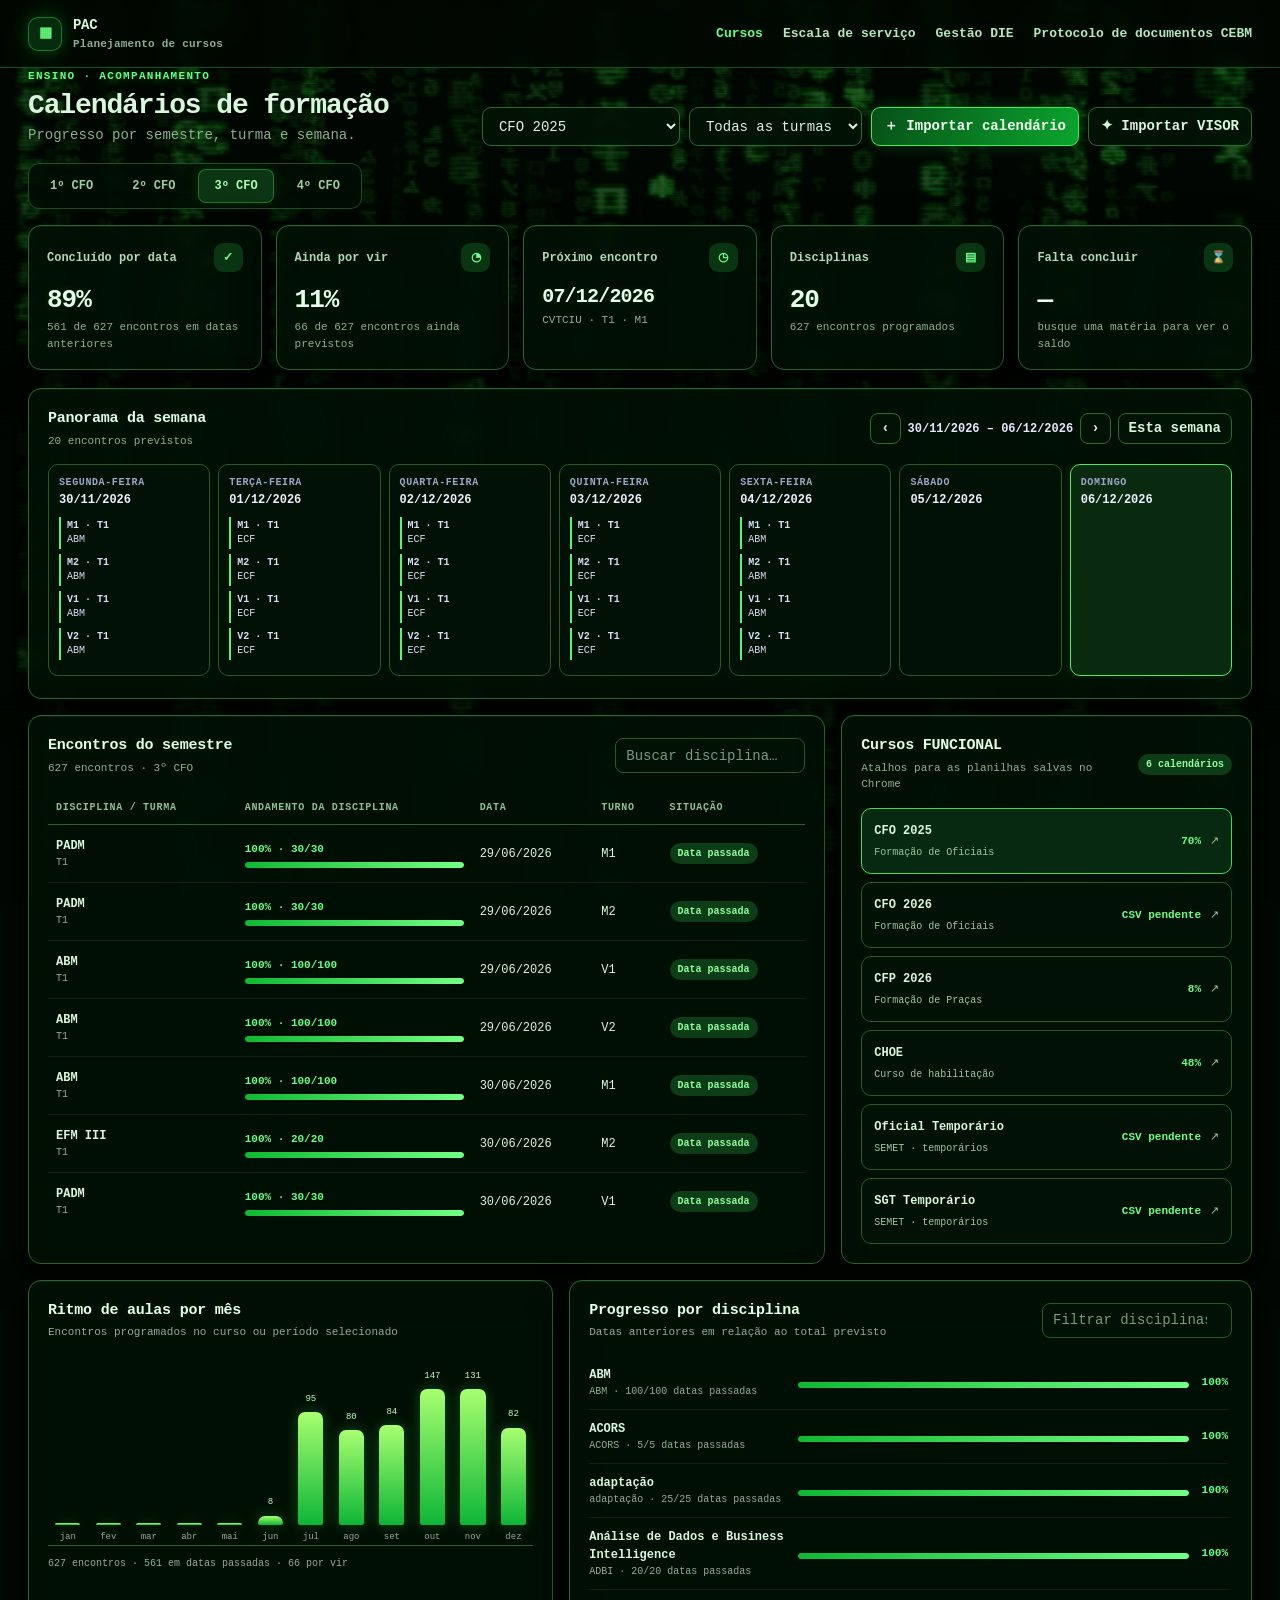
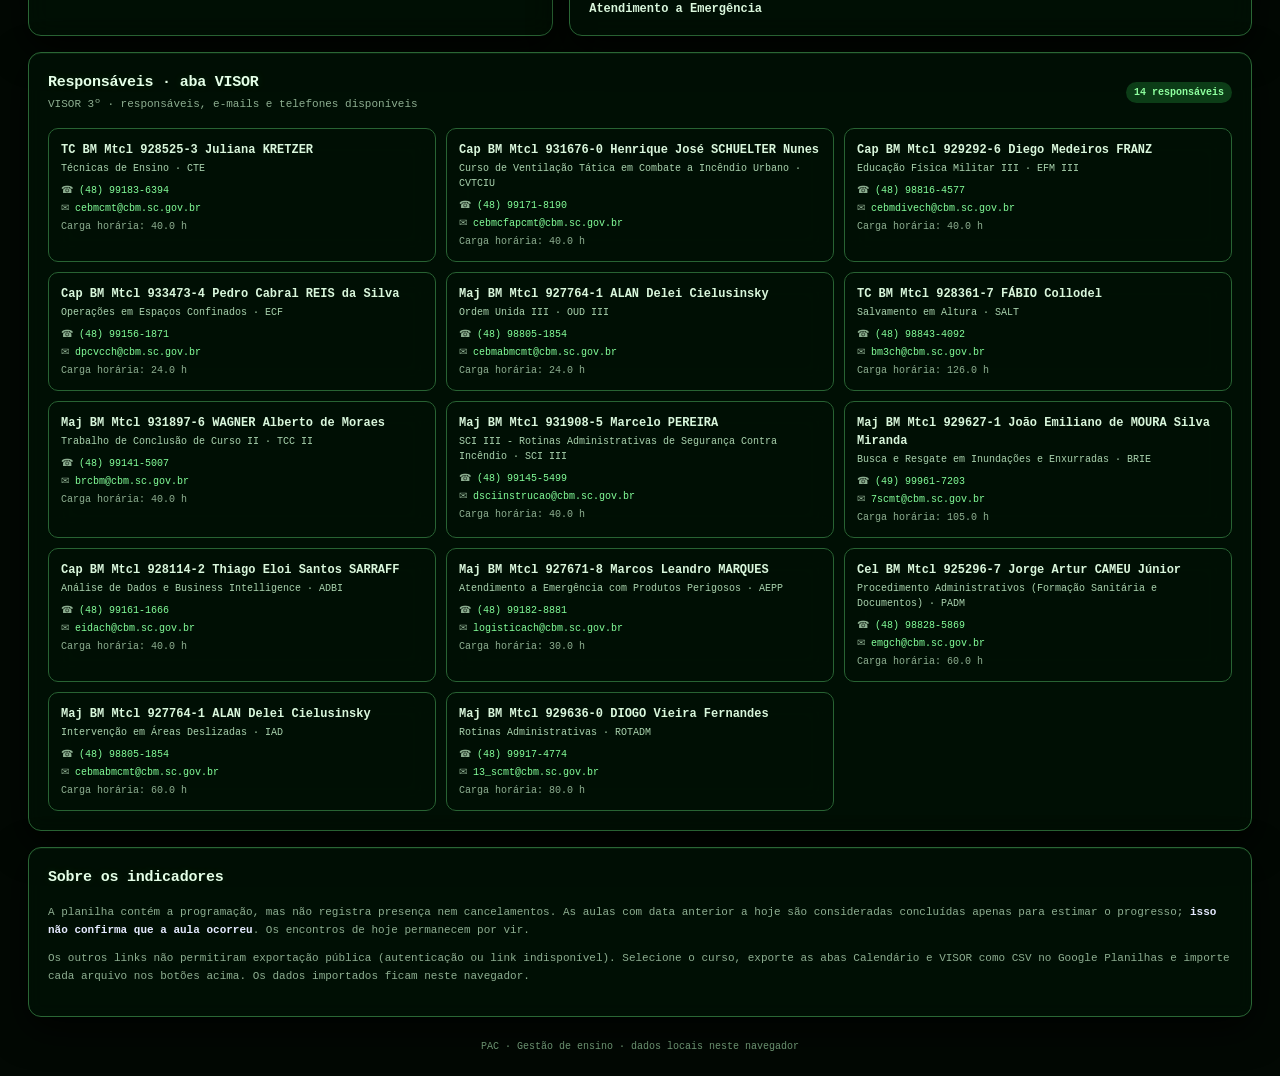
==== commit cf543a99: "Revert "Add CFO evaluation tab with CSV filtering" This reverts commit 2ff927671c7b9bd3d08be2ca3e19d" ====
--- a/index.html
+++ b/index.html
@@ -60,11 +60,10 @@
     .footer{color:#7ca982}.toast{background:#073112;color:#eaffec;border:1px solid #3ee35c}
     :focus-visible{outline:2px solid #6cff83!important;outline-offset:2px}
     @media(prefers-reduced-motion:reduce){*,*::before,*::after{scroll-behavior:auto!important;transition:none!important}}
-    .toprow nav{flex-wrap:wrap;justify-content:flex-end;gap:10px!important}.evaluation-heading{align-items:center}.evaluation-intro{display:flex;align-items:center;gap:9px;margin-top:10px;color:var(--muted);font-size:11px}.evaluation-dot{width:8px;height:8px;border-radius:50%;background:#64e7a1;box-shadow:0 0 12px #64e7a180}.evaluation-notice{display:grid;grid-template-columns:auto 1fr auto;align-items:center;gap:14px;padding:16px 18px;border:1px solid #ffd36a48;border-radius:13px;background:linear-gradient(110deg,#2b210d,#17172c);margin-bottom:16px}.evaluation-notice-icon{width:36px;height:36px;display:grid;place-items:center;border-radius:11px;background:#493a15;color:#ffe38a;font-size:17px}.evaluation-notice-title{font-size:12px;font-weight:800;color:#fff1c2}.evaluation-notice-copy{font-size:11px;color:#c8c3ad;margin-top:3px}.evaluation-panel-head{display:flex;justify-content:space-between;align-items:center;gap:12px;flex-wrap:wrap}.evaluation-upload input{display:none}.evaluation-status{font-size:10px;color:var(--muted);margin-top:4px}.evaluation-controls{display:grid;grid-template-columns:minmax(240px,1.6fr) repeat(4,minmax(150px,1fr));gap:9px;margin:14px 0}.evaluation-control{height:40px;min-width:0;width:100%;border:1px solid #ffffff1d;border-radius:9px;padding:0 11px;background:#0b1226;color:var(--ink)}.evaluation-control::placeholder{color:#8592ad}.evaluation-stats{display:grid;grid-template-columns:repeat(3,minmax(0,1fr));gap:10px;margin:13px 0}.evaluation-stat{border:1px solid #ffffff12;border-radius:10px;padding:10px 12px;background:#0b1226}.evaluation-stat-label{font-size:9px;letter-spacing:.08em;text-transform:uppercase;color:var(--muted)}.evaluation-stat-value{font-size:17px;font-weight:800;color:#ecf3ff;margin-top:2px}.evaluation-table-wrap{overflow:auto;max-height:62vh;border:1px solid #ffffff12;border-radius:9px}.evaluation-table{width:max-content;min-width:100%;border-collapse:collapse}.evaluation-table th{position:sticky;top:0;background:#111a32;z-index:1;color:#b4c4df;white-space:nowrap}.evaluation-table td{max-width:360px;color:#d8e1f2;overflow-wrap:anywhere;vertical-align:top}.evaluation-table tbody tr:hover{background:#ffffff08}.evaluation-pager{display:flex;justify-content:space-between;align-items:center;gap:12px;margin-top:11px;color:var(--muted);font-size:10px}.evaluation-pager button{border:1px solid #ffffff1c;border-radius:8px;background:#121a32;color:var(--ink);padding:6px 10px;cursor:pointer}.evaluation-pager button:disabled{opacity:.45;cursor:default}.evaluation-empty{padding:35px 16px;text-align:center;border:1px dashed #ffffff20;border-radius:10px;color:var(--muted);font-size:12px}.evaluation-empty strong{display:block;color:var(--ink);margin-bottom:5px}.evaluation-private-note{font-size:10px;color:var(--muted);margin:11px 0 0}@media(max-width:900px){.topbar{height:auto;min-height:68px;padding:8px 0}.toprow{flex-wrap:wrap;gap:8px}.toprow nav{flex:1 1 100%;justify-content:flex-start}.evaluation-controls{grid-template-columns:repeat(2,minmax(0,1fr))}.evaluation-controls .evaluation-search{grid-column:1/-1}}@media(max-width:620px){.evaluation-notice{grid-template-columns:auto 1fr}.evaluation-notice .button{grid-column:1/-1;width:100%;justify-content:center}.evaluation-controls{grid-template-columns:1fr}.evaluation-controls .evaluation-search{grid-column:auto}.evaluation-stats{gap:7px}.evaluation-stat{padding:9px}.evaluation-stat-value{font-size:15px}.evaluation-pager{align-items:flex-start;flex-direction:column}}
   </style>
 </head>
 <body>
-  <div class="topbar"><div class="shell toprow"><div class="brand"><span class="brandmark" aria-hidden="true">▦</span><span>PAC <small>Planejamento de cursos</small></span></div><nav aria-label="Navegação principal" style="display:flex;align-items:center;gap:20px"><a class="toplink view-tab active" href="#cursos" data-view="courses">Cursos</a><a class="toplink view-tab" href="#escala" data-view="scale">Escala de serviço</a><a class="toplink view-tab" href="#avaliacoes" data-view="evaluations">Avaliações CFO</a><a class="toplink" href="https://docs.google.com/spreadsheets/d/1n3Te0nQfLP3Iv_ad-NUrSfMji36VcBTpXO7inzYCtwk/edit?gid=0#gid=0" target="_blank" rel="noopener">Gestão DIE</a><a class="toplink" href="https://docs.google.com/spreadsheets/d/1o3JP_DZQrceJobAeFI7MmUk5HAf_iby3ova5-FWOOu8/edit?gid=0#gid=0" target="_blank" rel="noopener">Protocolo de documentos CEBM</a></nav></div></div>
+  <div class="topbar"><div class="shell toprow"><div class="brand"><span class="brandmark" aria-hidden="true">▦</span><span>PAC <small>Planejamento de cursos</small></span></div><nav aria-label="Navegação principal" style="display:flex;align-items:center;gap:20px"><a class="toplink view-tab active" href="#cursos" data-view="courses">Cursos</a><a class="toplink view-tab" href="#escala" data-view="scale">Escala de serviço</a><a class="toplink" href="https://docs.google.com/spreadsheets/d/1n3Te0nQfLP3Iv_ad-NUrSfMji36VcBTpXO7inzYCtwk/edit?gid=0#gid=0" target="_blank" rel="noopener">Gestão DIE</a><a class="toplink" href="https://docs.google.com/spreadsheets/d/1o3JP_DZQrceJobAeFI7MmUk5HAf_iby3ova5-FWOOu8/edit?gid=0#gid=0" target="_blank" rel="noopener">Protocolo de documentos CEBM</a></nav></div></div>
   <main class="shell" id="courseView">
     <div class="heading"><div><div class="eyebrow">Ensino · acompanhamento</div><h1>Calendários de formação</h1><p class="subtitle">Progresso por semestre, turma e semana.</p></div><div class="actions"><select class="select" id="cursoSelect" aria-label="Selecionar curso"></select><select class="select" id="turmaSelect" aria-label="Filtrar turma"><option value="">Todas as turmas</option></select><label class="button primary">＋ Importar calendário<input id="csvInput" type="file" accept=".csv,text/csv"></label><label class="button">✦ Importar VISOR<input id="visorInput" type="file" accept=".csv,text/csv"></label></div></div>
     <nav class="period-tabs" id="semesterTabs" aria-label="Semestre do CFO 2025"><button class="period-tab" data-semester="1">1º CFO</button><button class="period-tab" data-semester="2">2º CFO</button><button class="period-tab" data-semester="3">3º CFO</button><button class="period-tab" data-semester="4">4º CFO</button></nav>
@@ -86,14 +85,6 @@
   <main class="shell" id="scaleView" hidden>
     <div class="heading"><div><div class="eyebrow">Centro de Ensino Bombeiro Militar</div><h1>Escala de serviço · Novembro 2026</h1><p class="subtitle">Oficial de dia do CEBM · período de 1 a 30 de novembro · 1ª versão</p></div><div class="view-actions"><a class="button" href="https://drive.google.com/file/d/1XGbt8mzQXjvrH4bIZZD6Qd-aQcD6zbqS/view" target="_blank" rel="noopener noreferrer">Abrir planilha original ↗</a></div></div>
     <section class="panel"><div class="panel-head"><div><h2 class="panel-title">Calendário mensal</h2><div class="panel-caption">Serviço diurno e sobreaviso conforme a escala compartilhada</div></div></div><div class="month-grid" id="serviceCalendar"></div><div class="month-legend"><span><i></i> Serviço presencial</span><span><i class="standby-key"></i> Sobreaviso</span></div></section>
-  </main>
-  <main class="shell" id="evaluationView" hidden>
-    <div class="heading evaluation-heading"><div><div class="eyebrow">Acompanhamento do ensino · CFO</div><h1>Avaliações de ensino</h1><p class="subtitle">Painel interativo do CFO · 2025/2027</p><div class="evaluation-intro"><span class="evaluation-dot" aria-hidden="true"></span><span>Relatório conectado ao Looker Studio</span></div></div><div class="view-actions"><a class="button primary" href="https://datastudio.google.com/reporting/c12fb4c7-5813-49ca-aa47-4df1654122cb" target="_blank" rel="noopener noreferrer">Abrir relatório em nova aba ↗</a></div></div>
-    <section class="evaluation-notice"><span class="evaluation-notice-icon" aria-hidden="true">↗</span><div><div class="evaluation-notice-title">O proprietário desativou a incorporação do relatório</div><div class="evaluation-notice-copy">Abra o painel original e exporte os dados em CSV para consultar, pesquisar e filtrar nesta página.</div></div><a class="button primary" href="https://datastudio.google.com/reporting/c12fb4c7-5813-49ca-aa47-4df1654122cb" target="_blank" rel="noopener noreferrer">Acessar relatório ↗</a></section>
-    <section class="panel"><div class="evaluation-panel-head"><div><h2 class="panel-title">Tabular avaliações</h2><div class="panel-caption">Carregue um CSV exportado do relatório para pesquisar e filtrar os registros.</div><div class="evaluation-status" id="evaluationStatus">Nenhum arquivo carregado</div></div><div class="actions"><label class="button primary evaluation-upload">＋ Importar CSV<input id="evaluationCsvInput" type="file" accept=".csv,text/csv"></label><button class="button" id="evaluationExport" type="button" disabled>Exportar resultado filtrado</button></div></div>
-      <div class="evaluation-empty" id="evaluationEmpty"><strong>Comece pela exportação do relatório</strong>Abra o painel, use o menu de um gráfico ou tabela para baixar os dados em CSV e importe o arquivo aqui.<p class="evaluation-private-note">O arquivo é processado neste navegador e não é enviado ao servidor.</p></div>
-      <div id="evaluationWorkspace" hidden><div class="evaluation-controls"><input class="evaluation-control evaluation-search" id="evaluationSearch" type="search" placeholder="Pesquisar em todas as colunas…" aria-label="Pesquisar avaliações"><div id="evaluationFilters" style="display:contents"></div></div><div class="evaluation-stats"><div class="evaluation-stat"><div class="evaluation-stat-label">Registros filtrados</div><div class="evaluation-stat-value" id="evaluationRecordCount">0</div></div><div class="evaluation-stat"><div class="evaluation-stat-label">Colunas</div><div class="evaluation-stat-value" id="evaluationColumnCount">0</div></div><div class="evaluation-stat"><div class="evaluation-stat-label">Filtros aplicados</div><div class="evaluation-stat-value" id="evaluationFilterCount">0</div></div></div><div class="evaluation-table-wrap"><table class="evaluation-table"><thead id="evaluationTableHead"></thead><tbody id="evaluationTableBody"></tbody></table></div><div class="evaluation-pager"><span id="evaluationPageInfo"></span><div><button id="evaluationPrev" type="button">‹ Anterior</button> <button id="evaluationNext" type="button">Próxima ›</button></div></div></div>
-    </section>
   </main><div class="footer shell">PAC · Gestão de ensino · dados locais neste navegador</div><div class="toast" id="toast" role="status"></div>
   <script src="./cfo2025-data.js"></script>
   <script src="./choe-data.js"></script>
@@ -131,18 +122,11 @@
       const dataIndexes=lines.map((r,i)=>/^\s*\d+\s*[-–.]?\s*DATA\s*$/i.test(r[0]||'')?i:-1).filter(i=>i>=0);if(!dataIndexes.length)throw Error('Não reconheci o formato do calendário. Use a aba Calendário ou um CSV com Disciplina e Data.');const events=[];for(let w=0;w<dataIndexes.length;w++){const head=dataIndexes[w],stop=dataIndexes[w+1]??lines.length,row=lines[head],wide=(select.value==='cfo25'&&activeSemester>=3)||([4,5,7,9,11,13,15].filter(i=>parseDate(row[i])).length>[4,5,6,7,8,9,10].filter(i=>parseDate(row[i])).length),groups=wide?[[4,4],[5,6],[7,8],[9,10],[11,12],[13,14],[15,15]]:[...[4,5,6,7,8,9,10].map(i=>[i,i])],dates=groups.map(([a])=>parseDate(row[a]));for(let ri=head+2;ri<stop;ri++){const r=lines[ri],turn=String(r[3]||'').trim().toUpperCase();if(!['M1','M2','V1','V2','N1'].includes(turn))continue;groups.forEach(([a,b],day)=>{const date=dates[day];if(!date)return;for(let col=a;col<=b;col++){const disc=String(r[col]||'').trim();if(!disc||['T1','T2','FORMATURA','FERIADO','RECESSO','-'].includes(disc.toUpperCase()))continue;events.push({semester:select.value==='cfo25'?activeSemester:undefined,date,disc,turn,className:!wide||col===a?'T1':'T2'})}})}}if(!events.length)throw Error('Não encontrei encontros datados neste calendário.');return events}
     function parseVisorCSV(text){const lines=readCSVRows(text),norm=s=>String(s||'').normalize('NFD').replace(/[\u0300-\u036f]/g,'').toLowerCase().replace(/[^a-z0-9]/g,''),hi=lines.findIndex(r=>r.some(x=>norm(x)==='disciplinas')&&r.some(x=>/coordenador|responsavel/.test(norm(x))));if(hi<0)throw Error('Não encontrei o cabeçalho Disciplinas/Coordenadores na aba VISOR.');const heads=lines[hi].map(norm),idx=patterns=>heads.findIndex(h=>patterns.some(p=>p.test(h))),nameIdx=heads.findIndex(h=>h==='disciplinas'||h==='disciplina'),respIdx=idx([/coordenador/,/responsavel/]),emailIdx=idx([/email/]),phoneIdx=idx([/telefone/,/^contato$/]),hoursIdx=idx([/^ch$/, /cargahoraria/]);const result=[];for(const r of lines.slice(hi+1)){const name=r[nameIdx]||'',code=r[nameIdx+1]||'';if(!name||!code||norm(name)==='posgraduacao'||norm(name)==='disciplinas')continue;const semMatch=String(r[0]||'').match(/[1-4]/);result.push({semester:semMatch?Number(semMatch[0]):undefined,name,disc:code,responsible:respIdx>=0?r[respIdx]||'':'',email:emailIdx>=0?r[emailIdx]||'':'',phone:phoneIdx>=0?r[phoneIdx]||'':'',hours:hoursIdx>=0?r[hoursIdx]||'':''})}if(!result.length)throw Error('Não encontrei disciplinas e responsáveis na aba VISOR.');return result}
     function toast(msg){const t=document.querySelector('#toast');t.textContent=msg;t.classList.add('show');setTimeout(()=>t.classList.remove('show'),3000)}
-    let evaluationHeaders=[],evaluationRows=[],evaluationPage=0;const evaluationPageSize=100;
-    function normalizeEvaluation(value){return String(value||'').normalize('NFD').replace(/[\u0300-\u036f]/g,'').toLocaleLowerCase('pt-BR')}
-    function evaluationCandidates(){return evaluationHeaders.map((name,index)=>({name,index,values:[...new Set(evaluationRows.map(row=>row[index]).filter(Boolean))]})).filter(field=>field.values.length>1&&field.values.length<=50).slice(0,4)}
-    function setupEvaluationFilters(){const host=document.querySelector('#evaluationFilters'),previous=[...host.querySelectorAll('select')].map(el=>el.value);host.innerHTML=evaluationCandidates().map(field=>`<select class="evaluation-control" data-evaluation-filter="${field.index}" aria-label="Filtrar por ${esc(field.name)}"><option value="">${esc(field.name)} · todos</option>${field.values.slice().sort((a,b)=>a.localeCompare(b,'pt-BR',{numeric:true})).map(value=>`<option value="${esc(value)}">${esc(value)}</option>`).join('')}</select>`).join('');host.querySelectorAll('select').forEach((el,i)=>{if(previous[i]&&[...el.options].some(o=>o.value===previous[i]))el.value=previous[i];el.addEventListener('change',()=>{evaluationPage=0;renderEvaluationTable()})})}
-    function getFilteredEvaluations(){const query=normalizeEvaluation(document.querySelector('#evaluationSearch').value),filters=[...document.querySelectorAll('[data-evaluation-filter]')].filter(el=>el.value).map(el=>[Number(el.dataset.evaluationFilter),el.value]);return evaluationRows.filter(row=>(!query||normalizeEvaluation(row.join(' ')).includes(query))&&filters.every(([index,value])=>row[index]===value))}
-    function renderEvaluationTable(){const filtered=getFilteredEvaluations(),pages=Math.max(1,Math.ceil(filtered.length/evaluationPageSize));evaluationPage=Math.min(evaluationPage,pages-1);const start=evaluationPage*evaluationPageSize,shown=filtered.slice(start,start+evaluationPageSize);document.querySelector('#evaluationRecordCount').textContent=filtered.length.toLocaleString('pt-BR');document.querySelector('#evaluationColumnCount').textContent=evaluationHeaders.length.toLocaleString('pt-BR');document.querySelector('#evaluationFilterCount').textContent=([...document.querySelectorAll('[data-evaluation-filter]')].filter(el=>el.value).length+(document.querySelector('#evaluationSearch').value.trim()?1:0)).toLocaleString('pt-BR');document.querySelector('#evaluationTableHead').innerHTML=`<tr>${evaluationHeaders.map(name=>`<th>${esc(name)}</th>`).join('')}</tr>`;document.querySelector('#evaluationTableBody').innerHTML=shown.map(row=>`<tr>${evaluationHeaders.map((_,i)=>`<td>${esc(row[i]||'')}</td>`).join('')}</tr>`).join('')||`<tr><td colspan="${evaluationHeaders.length}">Nenhum registro corresponde aos filtros aplicados.</td></tr>`;document.querySelector('#evaluationPageInfo').textContent=filtered.length?`Registros ${start+1}–${start+shown.length} de ${filtered.length.toLocaleString('pt-BR')}`:'Nenhum registro';document.querySelector('#evaluationPrev').disabled=evaluationPage===0;document.querySelector('#evaluationNext').disabled=evaluationPage>=pages-1;document.querySelector('#evaluationExport').disabled=!filtered.length}
-    function loadEvaluationCSV(text,fileName){const lines=readCSVRows(text);if(lines.length<2)throw Error('O CSV precisa ter uma linha de cabeçalho e ao menos um registro.');evaluationHeaders=lines[0].map((value,i)=>value||`Coluna ${i+1}`);evaluationRows=lines.slice(1).filter(row=>row.some(Boolean)).map(row=>evaluationHeaders.map((_,i)=>row[i]||''));if(!evaluationRows.length)throw Error('Não encontrei registros no CSV.');evaluationPage=0;document.querySelector('#evaluationSearch').value='';document.querySelector('#evaluationStatus').textContent=`${fileName} · ${evaluationRows.length.toLocaleString('pt-BR')} registros`;document.querySelector('#evaluationEmpty').hidden=true;document.querySelector('#evaluationWorkspace').hidden=false;setupEvaluationFilters();renderEvaluationTable()}
     const serviceDays=[['MAJ ALAN','sobreaviso'],['MAJ MACHADO','sobreaviso'],['MAJ ALAN','presencial'],['CAP CHRUN','presencial'],['MAJ MACHADO','presencial'],['CAP FRANZ','presencial'],['CAP CHRUN','sobreaviso'],['CAP FRANZ','sobreaviso'],['TC KRETZER','presencial'],['CAP FRANZ','presencial'],['CAP CHRUN','presencial'],['MAJ MACHADO','presencial'],['CAP CHRUN','presencial'],['MAJ MACHADO','sobreaviso'],['TC KRETZER','sobreaviso'],['MAJ ALAN','presencial'],['CAP FRANZ','presencial'],['CAP SCHUELTER','presencial'],['MAJ MACHADO','presencial'],['CAP SCHUELTER','sobreaviso'],['CAP FRANZ','sobreaviso'],['CAP CHRUN','sobreaviso'],['CAP SCHUELTER','presencial'],['CAP FRANZ','presencial'],['CAP CHRUN','presencial'],['MAJ MACHADO','presencial'],['CAP SCHUELTER','presencial'],['MAJ MACHADO','sobreaviso'],['CAP SCHUELTER','sobreaviso'],['TC KRETZER','presencial']];
     function renderServiceCalendar(){const host=document.querySelector('#serviceCalendar'),heads=['Dom','Seg','Ter','Qua','Qui','Sex','Sáb'],pad=new Date(2026,10,1).getDay(),fullDayDates=[1,2,7,8,14,15,20,21,22,28,29];let out=heads.map(x=>`<div class="month-weekday">${x}</div>`).join('');for(let i=0;i<pad;i++)out+='<div class="month-day outside" aria-hidden="true"></div>';serviceDays.forEach(([name,type],i)=>{const day=i+1,fullDay=fullDayDates.includes(day),isStandby=type==='sobreaviso',time=fullDay?'7h às 7h':'7h às 19h';out+=`<article class="month-day"><div class="month-day-number">${day}</div><div class="duty-chip ${isStandby?'standby':''}">${time} · ${isStandby?'Sobreaviso':'Presencial'}<br><b>${name}</b></div>${!fullDay?'<div class="duty-chip standby">19h às 7h · Sobreaviso</div>':''}</article>`});host.innerHTML=out}
-    function setView(view){const isScale=view==='scale',isEvaluations=view==='evaluations';document.querySelector('#courseView').hidden=isScale||isEvaluations;document.querySelector('#scaleView').hidden=!isScale;document.querySelector('#evaluationView').hidden=!isEvaluations;document.querySelectorAll('.view-tab').forEach(a=>a.classList.toggle('active',a.dataset.view===view));history.replaceState(null,'',isScale?'#escala':isEvaluations?'#avaliacoes':'#cursos');window.scrollTo(0,0)}
-    document.querySelectorAll('.view-tab').forEach(a=>a.addEventListener('click',e=>{e.preventDefault();setView(a.dataset.view)}));renderServiceCalendar();if(location.hash==='#escala')setView('scale');else if(location.hash==='#avaliacoes')setView('evaluations');
-    select.addEventListener('change',()=>{classSelect.value='';render()});document.querySelectorAll('.course').forEach(el=>el.addEventListener('click',()=>{select.value=el.dataset.course;classSelect.value='';render()}));classSelect.addEventListener('change',render);document.querySelector('#busca').addEventListener('input',render);document.querySelector('#buscaDisciplina').addEventListener('input',render);document.querySelectorAll('.period-tab').forEach(el=>el.addEventListener('click',()=>{activeSemester=Number(el.dataset.semester);classSelect.value='';render()}));document.querySelector('#weekPrev').addEventListener('click',()=>{weekStart.setDate(weekStart.getDate()-7);render()});document.querySelector('#weekNext').addEventListener('click',()=>{weekStart.setDate(weekStart.getDate()+7);render()});document.querySelector('#weekToday').addEventListener('click',()=>{weekStart=mondayOf(new Date());render()});document.querySelector('#csvInput').addEventListener('change',async e=>{const file=e.target.files[0];if(!file)return;try{const storageKey=select.value==='cfo25'?`cfo25_${activeSemester}`:select.value;stored[storageKey]=parseCSV(await file.text());localStorage.setItem(key,JSON.stringify(stored));render();toast(`${stored[storageKey].length} encontros importados para ${select.selectedOptions[0].text}${select.value==='cfo25'?` · ${activeSemester}º CFO`:''}.`)}catch(err){toast(err.message)}e.target.value=''});document.querySelector('#visorInput').addEventListener('change',async e=>{const file=e.target.files[0];if(!file)return;try{const storageKey=`${select.value}_visor`;stored[storageKey]=parseVisorCSV(await file.text());localStorage.setItem(key,JSON.stringify(stored));render();toast(`${stored[storageKey].length} responsáveis importados da aba VISOR.`)}catch(err){toast(err.message)}e.target.value=''});document.querySelector('#evaluationCsvInput').addEventListener('change',async e=>{const file=e.target.files[0];if(!file)return;try{loadEvaluationCSV(await file.text(),file.name)}catch(err){toast(err.message)}e.target.value=''});document.querySelector('#evaluationSearch').addEventListener('input',()=>{evaluationPage=0;renderEvaluationTable()});document.querySelector('#evaluationPrev').addEventListener('click',()=>{evaluationPage--;renderEvaluationTable()});document.querySelector('#evaluationNext').addEventListener('click',()=>{evaluationPage++;renderEvaluationTable()});document.querySelector('#evaluationExport').addEventListener('click',()=>{const rows=getFilteredEvaluations(),quote=value=>`"${String(value??'').replace(/"/g,'""')}"`,csv=[evaluationHeaders,...rows].map(row=>row.map(quote).join(';')).join('\r\n'),url=URL.createObjectURL(new Blob(['\ufeff',csv],{type:'text/csv;charset=utf-8'})),a=document.createElement('a');a.href=url;a.download='avaliacoes-filtradas.csv';a.click();URL.revokeObjectURL(url)});render();
+    function setView(view){const isScale=view==='scale';document.querySelector('#courseView').hidden=isScale;document.querySelector('#scaleView').hidden=!isScale;document.querySelectorAll('.view-tab').forEach(a=>a.classList.toggle('active',a.dataset.view===view));history.replaceState(null,'',isScale?'#escala':'#cursos');window.scrollTo(0,0)}
+    document.querySelectorAll('.view-tab').forEach(a=>a.addEventListener('click',e=>{e.preventDefault();setView(a.dataset.view)}));renderServiceCalendar();if(location.hash==='#escala')setView('scale');
+    select.addEventListener('change',()=>{classSelect.value='';render()});document.querySelectorAll('.course').forEach(el=>el.addEventListener('click',()=>{select.value=el.dataset.course;classSelect.value='';render()}));classSelect.addEventListener('change',render);document.querySelector('#busca').addEventListener('input',render);document.querySelector('#buscaDisciplina').addEventListener('input',render);document.querySelectorAll('.period-tab').forEach(el=>el.addEventListener('click',()=>{activeSemester=Number(el.dataset.semester);classSelect.value='';render()}));document.querySelector('#weekPrev').addEventListener('click',()=>{weekStart.setDate(weekStart.getDate()-7);render()});document.querySelector('#weekNext').addEventListener('click',()=>{weekStart.setDate(weekStart.getDate()+7);render()});document.querySelector('#weekToday').addEventListener('click',()=>{weekStart=mondayOf(new Date());render()});document.querySelector('#csvInput').addEventListener('change',async e=>{const file=e.target.files[0];if(!file)return;try{const storageKey=select.value==='cfo25'?`cfo25_${activeSemester}`:select.value;stored[storageKey]=parseCSV(await file.text());localStorage.setItem(key,JSON.stringify(stored));render();toast(`${stored[storageKey].length} encontros importados para ${select.selectedOptions[0].text}${select.value==='cfo25'?` · ${activeSemester}º CFO`:''}.`)}catch(err){toast(err.message)}e.target.value=''});document.querySelector('#visorInput').addEventListener('change',async e=>{const file=e.target.files[0];if(!file)return;try{const storageKey=`${select.value}_visor`;stored[storageKey]=parseVisorCSV(await file.text());localStorage.setItem(key,JSON.stringify(stored));render();toast(`${stored[storageKey].length} responsáveis importados da aba VISOR.`)}catch(err){toast(err.message)}e.target.value=''});render();
   </script>
 </body>
 </html>
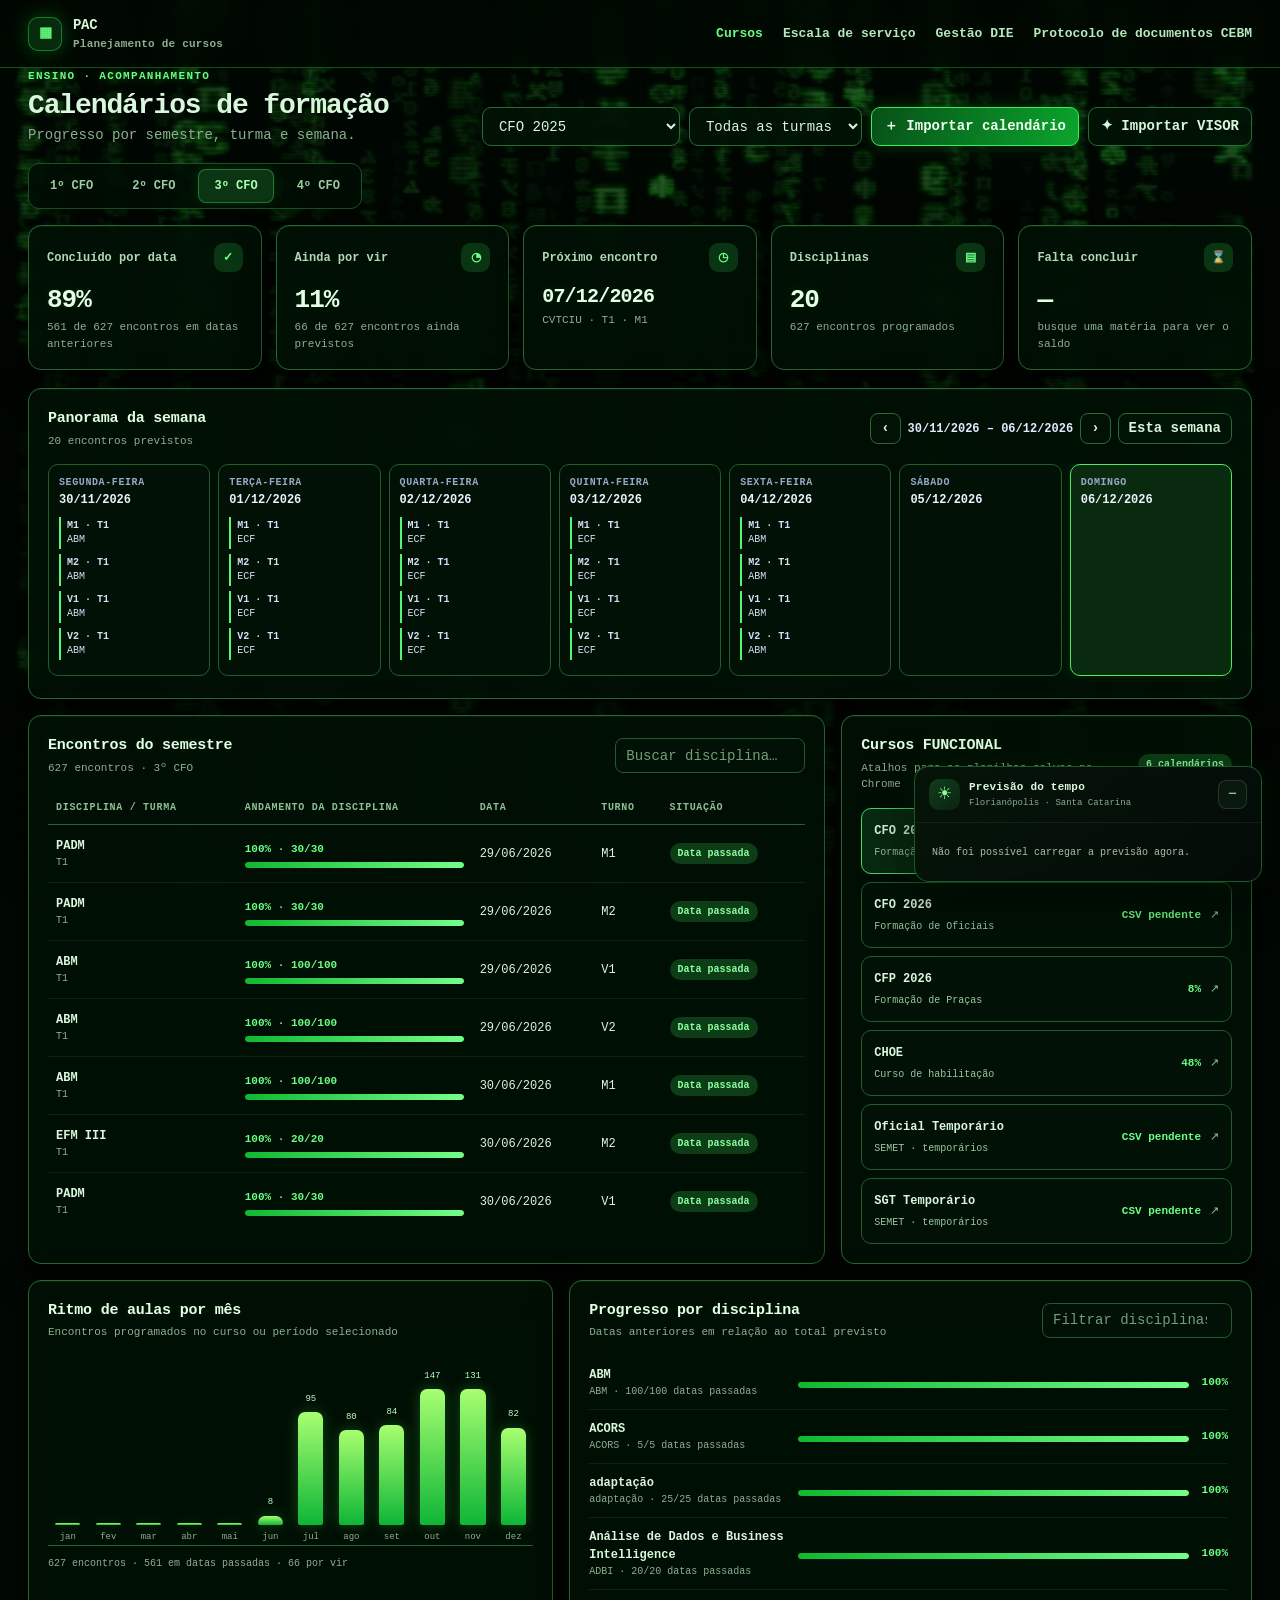
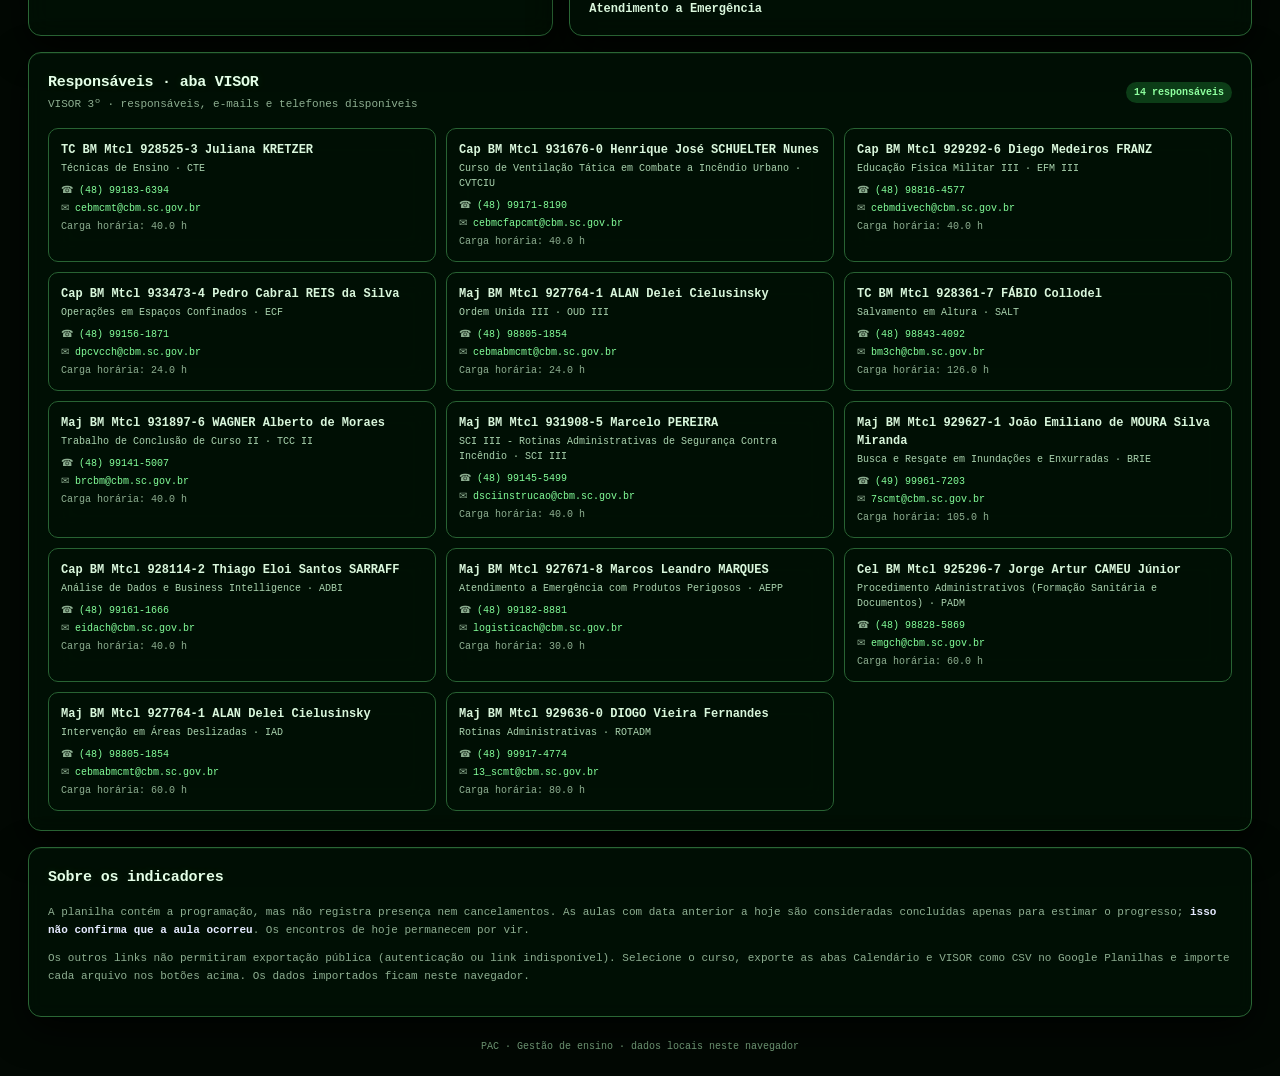
==== commit 381abea3: "Add compact Florianopolis weather widget" ====
--- a/index.html
+++ b/index.html
@@ -60,10 +60,12 @@
     .footer{color:#7ca982}.toast{background:#073112;color:#eaffec;border:1px solid #3ee35c}
     :focus-visible{outline:2px solid #6cff83!important;outline-offset:2px}
     @media(prefers-reduced-motion:reduce){*,*::before,*::after{scroll-behavior:auto!important;transition:none!important}}
+    .weather-widget{position:fixed;right:18px;bottom:18px;width:min(348px,calc(100vw - 32px));z-index:20;border:1px solid #55e87555;border-radius:15px;background:linear-gradient(145deg,rgba(5,20,9,.97),rgba(4,11,7,.97));box-shadow:0 16px 50px #0009,0 0 24px #2cff4b12;backdrop-filter:blur(16px);overflow:hidden;color:#ddf9e0}.weather-widget-head{display:flex;align-items:center;justify-content:space-between;gap:10px;padding:12px 14px;border-bottom:1px solid #ffffff12}.weather-widget-brand{display:flex;align-items:center;gap:9px;min-width:0}.weather-widget-mark{width:31px;height:31px;border-radius:10px;display:grid;place-items:center;background:linear-gradient(145deg,#123c1b,#0b2411);color:#87ff94;font-size:17px}.weather-widget-title{font-size:11px;font-weight:800;letter-spacing:.02em}.weather-widget-location{font-size:9px;color:#8bab8f;margin-top:1px}.weather-toggle{width:29px;height:29px;border:1px solid #ffffff20;border-radius:8px;background:#09180c;color:#b9e9c0;cursor:pointer;font-size:15px;line-height:1}.weather-toggle:hover{border-color:#79e88c}.weather-widget-body{padding:12px 14px 11px}.weather-now{display:flex;align-items:center;gap:13px;padding:2px 2px 11px}.weather-now-icon{width:47px;text-align:center;font-size:34px;line-height:1}.weather-now-temp{font-size:30px;line-height:1;font-weight:800;letter-spacing:-.06em;color:#f0fff1}.weather-now-desc{font-size:10px;color:#b5d8b9;margin-top:4px}.weather-now-feels{font-size:9px;color:#7fa584;margin-top:2px}.weather-details{display:flex;gap:13px;flex-wrap:wrap;padding:8px 2px;border-top:1px solid #ffffff12;border-bottom:1px solid #ffffff12;color:#adc8b0;font-size:9px}.weather-days-mini{display:grid;grid-template-columns:repeat(4,minmax(0,1fr));gap:5px;padding-top:9px}.weather-day-mini{text-align:center;padding:7px 3px;border:1px solid #ffffff0c;border-radius:9px;background:#08120a}.weather-day-mini-label{font-size:8px;text-transform:capitalize;color:#91aa94}.weather-day-mini-icon{font-size:16px;margin:3px 0}.weather-day-mini-temp{font-size:9px;font-weight:750;color:#dff7e1;white-space:nowrap}.weather-day-mini-rain{font-size:8px;color:#82c9df;margin-top:2px}.weather-widget-source{display:flex;justify-content:space-between;align-items:center;gap:8px;margin-top:9px;color:#6d8d72;font-size:8px}.weather-widget-source a{color:#88d793;text-decoration:underline;text-underline-offset:2px}.weather-widget-error{padding:10px 3px;color:#a8bea9;font-size:10px;line-height:1.5}.weather-widget.collapsed{width:min(244px,calc(100vw - 32px))}.weather-widget.collapsed .weather-widget-head{border-bottom:0}.weather-widget.collapsed .weather-widget-body{display:none}.weather-widget.collapsed .weather-widget-title{white-space:nowrap}.weather-widget.collapsed .weather-widget-mark{width:27px;height:27px}@media(max-width:620px){.weather-widget{right:12px;bottom:12px;width:min(348px,calc(100vw - 24px))}.weather-widget.collapsed{width:min(240px,calc(100vw - 24px))}}
   </style>
 </head>
 <body>
   <div class="topbar"><div class="shell toprow"><div class="brand"><span class="brandmark" aria-hidden="true">▦</span><span>PAC <small>Planejamento de cursos</small></span></div><nav aria-label="Navegação principal" style="display:flex;align-items:center;gap:20px"><a class="toplink view-tab active" href="#cursos" data-view="courses">Cursos</a><a class="toplink view-tab" href="#escala" data-view="scale">Escala de serviço</a><a class="toplink" href="https://docs.google.com/spreadsheets/d/1n3Te0nQfLP3Iv_ad-NUrSfMji36VcBTpXO7inzYCtwk/edit?gid=0#gid=0" target="_blank" rel="noopener">Gestão DIE</a><a class="toplink" href="https://docs.google.com/spreadsheets/d/1o3JP_DZQrceJobAeFI7MmUk5HAf_iby3ova5-FWOOu8/edit?gid=0#gid=0" target="_blank" rel="noopener">Protocolo de documentos CEBM</a></nav></div></div>
+  <aside class="weather-widget" id="weatherWidget" aria-label="Previsão do tempo em Florianópolis"><div class="weather-widget-head"><div class="weather-widget-brand"><span class="weather-widget-mark" aria-hidden="true">☀</span><div><div class="weather-widget-title">Previsão do tempo</div><div class="weather-widget-location">Florianópolis · Santa Catarina</div></div></div><button class="weather-toggle" id="weatherToggle" type="button" aria-label="Recolher previsão do tempo" aria-expanded="true">−</button></div><div class="weather-widget-body"><div class="weather-widget-error" id="weatherLoading" aria-live="polite">Carregando previsão…</div><div id="weatherWidgetContent" hidden></div></div></aside>
   <main class="shell" id="courseView">
     <div class="heading"><div><div class="eyebrow">Ensino · acompanhamento</div><h1>Calendários de formação</h1><p class="subtitle">Progresso por semestre, turma e semana.</p></div><div class="actions"><select class="select" id="cursoSelect" aria-label="Selecionar curso"></select><select class="select" id="turmaSelect" aria-label="Filtrar turma"><option value="">Todas as turmas</option></select><label class="button primary">＋ Importar calendário<input id="csvInput" type="file" accept=".csv,text/csv"></label><label class="button">✦ Importar VISOR<input id="visorInput" type="file" accept=".csv,text/csv"></label></div></div>
     <nav class="period-tabs" id="semesterTabs" aria-label="Semestre do CFO 2025"><button class="period-tab" data-semester="1">1º CFO</button><button class="period-tab" data-semester="2">2º CFO</button><button class="period-tab" data-semester="3">3º CFO</button><button class="period-tab" data-semester="4">4º CFO</button></nav>
@@ -122,10 +124,12 @@
       const dataIndexes=lines.map((r,i)=>/^\s*\d+\s*[-–.]?\s*DATA\s*$/i.test(r[0]||'')?i:-1).filter(i=>i>=0);if(!dataIndexes.length)throw Error('Não reconheci o formato do calendário. Use a aba Calendário ou um CSV com Disciplina e Data.');const events=[];for(let w=0;w<dataIndexes.length;w++){const head=dataIndexes[w],stop=dataIndexes[w+1]??lines.length,row=lines[head],wide=(select.value==='cfo25'&&activeSemester>=3)||([4,5,7,9,11,13,15].filter(i=>parseDate(row[i])).length>[4,5,6,7,8,9,10].filter(i=>parseDate(row[i])).length),groups=wide?[[4,4],[5,6],[7,8],[9,10],[11,12],[13,14],[15,15]]:[...[4,5,6,7,8,9,10].map(i=>[i,i])],dates=groups.map(([a])=>parseDate(row[a]));for(let ri=head+2;ri<stop;ri++){const r=lines[ri],turn=String(r[3]||'').trim().toUpperCase();if(!['M1','M2','V1','V2','N1'].includes(turn))continue;groups.forEach(([a,b],day)=>{const date=dates[day];if(!date)return;for(let col=a;col<=b;col++){const disc=String(r[col]||'').trim();if(!disc||['T1','T2','FORMATURA','FERIADO','RECESSO','-'].includes(disc.toUpperCase()))continue;events.push({semester:select.value==='cfo25'?activeSemester:undefined,date,disc,turn,className:!wide||col===a?'T1':'T2'})}})}}if(!events.length)throw Error('Não encontrei encontros datados neste calendário.');return events}
     function parseVisorCSV(text){const lines=readCSVRows(text),norm=s=>String(s||'').normalize('NFD').replace(/[\u0300-\u036f]/g,'').toLowerCase().replace(/[^a-z0-9]/g,''),hi=lines.findIndex(r=>r.some(x=>norm(x)==='disciplinas')&&r.some(x=>/coordenador|responsavel/.test(norm(x))));if(hi<0)throw Error('Não encontrei o cabeçalho Disciplinas/Coordenadores na aba VISOR.');const heads=lines[hi].map(norm),idx=patterns=>heads.findIndex(h=>patterns.some(p=>p.test(h))),nameIdx=heads.findIndex(h=>h==='disciplinas'||h==='disciplina'),respIdx=idx([/coordenador/,/responsavel/]),emailIdx=idx([/email/]),phoneIdx=idx([/telefone/,/^contato$/]),hoursIdx=idx([/^ch$/, /cargahoraria/]);const result=[];for(const r of lines.slice(hi+1)){const name=r[nameIdx]||'',code=r[nameIdx+1]||'';if(!name||!code||norm(name)==='posgraduacao'||norm(name)==='disciplinas')continue;const semMatch=String(r[0]||'').match(/[1-4]/);result.push({semester:semMatch?Number(semMatch[0]):undefined,name,disc:code,responsible:respIdx>=0?r[respIdx]||'':'',email:emailIdx>=0?r[emailIdx]||'':'',phone:phoneIdx>=0?r[phoneIdx]||'':'',hours:hoursIdx>=0?r[hoursIdx]||'':''})}if(!result.length)throw Error('Não encontrei disciplinas e responsáveis na aba VISOR.');return result}
     function toast(msg){const t=document.querySelector('#toast');t.textContent=msg;t.classList.add('show');setTimeout(()=>t.classList.remove('show'),3000)}
+    const weatherDescriptions={0:['Ensolarado','☀️'],1:['Predomínio de sol','🌤️'],2:['Parcialmente nublado','⛅'],3:['Nublado','☁️'],45:['Neblina','🌫️'],48:['Neblina','🌫️'],51:['Garoa leve','🌦️'],53:['Garoa','🌦️'],55:['Garoa forte','🌧️'],56:['Garoa congelante','🌧️'],57:['Garoa congelante','🌧️'],61:['Chuva leve','🌧️'],63:['Chuva','🌧️'],65:['Chuva forte','🌧️'],66:['Chuva congelante','🌧️'],67:['Chuva congelante','🌧️'],71:['Neve leve','🌨️'],73:['Neve','🌨️'],75:['Neve forte','❄️'],77:['Grãos de neve','🌨️'],80:['Pancadas leves','🌦️'],81:['Pancadas','🌧️'],82:['Pancadas fortes','🌧️'],85:['Pancadas de neve','🌨️'],86:['Neve forte','❄️'],95:['Trovoadas','⛈️'],96:['Trovoadas e granizo','⛈️'],99:['Trovoadas e granizo','⛈️']};
+    async function loadWeatherWidget(){const loading=document.querySelector('#weatherLoading'),content=document.querySelector('#weatherWidgetContent');try{const url='https://api.open-meteo.com/v1/forecast?latitude=-27.5954&longitude=-48.5480&current=temperature_2m,relative_humidity_2m,apparent_temperature,precipitation,weather_code,wind_speed_10m&daily=weather_code,temperature_2m_max,temperature_2m_min,precipitation_probability_max&timezone=America%2FSao_Paulo&forecast_days=4',response=await fetch(url);if(!response.ok)throw Error('weather request failed');const data=await response.json(),current=data.current,daily=data.daily;if(!current||!daily||!daily.time||!daily.time.length)throw Error('weather data unavailable');const currentWeather=weatherDescriptions[current.weather_code]||['Condição variável','🌡️'],days=daily.time.map((date,i)=>{const weather=weatherDescriptions[daily.weather_code[i]]||['Variável','🌡️'],dateObj=new Date(date+'T12:00:00'),dayName=i===0?'Hoje':new Intl.DateTimeFormat('pt-BR',{weekday:'short',timeZone:'America/Sao_Paulo'}).format(dateObj).replace('.',''),rain=daily.precipitation_probability_max?daily.precipitation_probability_max[i]:null;return '<div class="weather-day-mini"><div class="weather-day-mini-label">'+esc(dayName)+'</div><div class="weather-day-mini-icon" aria-hidden="true">'+weather[1]+'</div><div class="weather-day-mini-temp">'+Math.round(daily.temperature_2m_max[i])+'° <span style="color:#79917d;font-weight:500">'+Math.round(daily.temperature_2m_min[i])+'°</span></div><div class="weather-day-mini-rain">☂ '+(rain==null?'—':Math.round(rain)+'%')+'</div></div>'}).join('');content.innerHTML='<div class="weather-now"><div class="weather-now-icon" aria-hidden="true">'+currentWeather[1]+'</div><div><div class="weather-now-temp">'+Math.round(current.temperature_2m)+'°</div><div class="weather-now-desc">'+currentWeather[0]+'</div><div class="weather-now-feels">Sensação de '+Math.round(current.apparent_temperature)+'°</div></div></div><div class="weather-details"><span>Umidade '+Math.round(current.relative_humidity_2m)+'%</span><span>Vento '+Math.round(current.wind_speed_10m)+' km/h</span><span>Chuva '+Number(current.precipitation||0).toLocaleString('pt-BR')+' mm</span></div><div class="weather-days-mini">'+days+'</div><div class="weather-widget-source"><span>Condições atuais e previsão</span><a href="https://open-meteo.com/" target="_blank" rel="noopener">Fonte: Open-Meteo</a></div>';loading.hidden=true;content.hidden=false}catch(error){loading.textContent='Não foi possível carregar a previsão agora.'}}
     const serviceDays=[['MAJ ALAN','sobreaviso'],['MAJ MACHADO','sobreaviso'],['MAJ ALAN','presencial'],['CAP CHRUN','presencial'],['MAJ MACHADO','presencial'],['CAP FRANZ','presencial'],['CAP CHRUN','sobreaviso'],['CAP FRANZ','sobreaviso'],['TC KRETZER','presencial'],['CAP FRANZ','presencial'],['CAP CHRUN','presencial'],['MAJ MACHADO','presencial'],['CAP CHRUN','presencial'],['MAJ MACHADO','sobreaviso'],['TC KRETZER','sobreaviso'],['MAJ ALAN','presencial'],['CAP FRANZ','presencial'],['CAP SCHUELTER','presencial'],['MAJ MACHADO','presencial'],['CAP SCHUELTER','sobreaviso'],['CAP FRANZ','sobreaviso'],['CAP CHRUN','sobreaviso'],['CAP SCHUELTER','presencial'],['CAP FRANZ','presencial'],['CAP CHRUN','presencial'],['MAJ MACHADO','presencial'],['CAP SCHUELTER','presencial'],['MAJ MACHADO','sobreaviso'],['CAP SCHUELTER','sobreaviso'],['TC KRETZER','presencial']];
     function renderServiceCalendar(){const host=document.querySelector('#serviceCalendar'),heads=['Dom','Seg','Ter','Qua','Qui','Sex','Sáb'],pad=new Date(2026,10,1).getDay(),fullDayDates=[1,2,7,8,14,15,20,21,22,28,29];let out=heads.map(x=>`<div class="month-weekday">${x}</div>`).join('');for(let i=0;i<pad;i++)out+='<div class="month-day outside" aria-hidden="true"></div>';serviceDays.forEach(([name,type],i)=>{const day=i+1,fullDay=fullDayDates.includes(day),isStandby=type==='sobreaviso',time=fullDay?'7h às 7h':'7h às 19h';out+=`<article class="month-day"><div class="month-day-number">${day}</div><div class="duty-chip ${isStandby?'standby':''}">${time} · ${isStandby?'Sobreaviso':'Presencial'}<br><b>${name}</b></div>${!fullDay?'<div class="duty-chip standby">19h às 7h · Sobreaviso</div>':''}</article>`});host.innerHTML=out}
     function setView(view){const isScale=view==='scale';document.querySelector('#courseView').hidden=isScale;document.querySelector('#scaleView').hidden=!isScale;document.querySelectorAll('.view-tab').forEach(a=>a.classList.toggle('active',a.dataset.view===view));history.replaceState(null,'',isScale?'#escala':'#cursos');window.scrollTo(0,0)}
-    document.querySelectorAll('.view-tab').forEach(a=>a.addEventListener('click',e=>{e.preventDefault();setView(a.dataset.view)}));renderServiceCalendar();if(location.hash==='#escala')setView('scale');
+    document.querySelectorAll('.view-tab').forEach(a=>a.addEventListener('click',e=>{e.preventDefault();setView(a.dataset.view)}));renderServiceCalendar();loadWeatherWidget();document.querySelector('#weatherToggle').addEventListener('click',()=>{const widget=document.querySelector('#weatherWidget'),button=document.querySelector('#weatherToggle'),collapsed=widget.classList.toggle('collapsed');button.textContent=collapsed?'+':'−';button.setAttribute('aria-expanded',String(!collapsed));button.setAttribute('aria-label',collapsed?'Expandir previsão do tempo':'Recolher previsão do tempo')});if(location.hash==='#escala')setView('scale');
     select.addEventListener('change',()=>{classSelect.value='';render()});document.querySelectorAll('.course').forEach(el=>el.addEventListener('click',()=>{select.value=el.dataset.course;classSelect.value='';render()}));classSelect.addEventListener('change',render);document.querySelector('#busca').addEventListener('input',render);document.querySelector('#buscaDisciplina').addEventListener('input',render);document.querySelectorAll('.period-tab').forEach(el=>el.addEventListener('click',()=>{activeSemester=Number(el.dataset.semester);classSelect.value='';render()}));document.querySelector('#weekPrev').addEventListener('click',()=>{weekStart.setDate(weekStart.getDate()-7);render()});document.querySelector('#weekNext').addEventListener('click',()=>{weekStart.setDate(weekStart.getDate()+7);render()});document.querySelector('#weekToday').addEventListener('click',()=>{weekStart=mondayOf(new Date());render()});document.querySelector('#csvInput').addEventListener('change',async e=>{const file=e.target.files[0];if(!file)return;try{const storageKey=select.value==='cfo25'?`cfo25_${activeSemester}`:select.value;stored[storageKey]=parseCSV(await file.text());localStorage.setItem(key,JSON.stringify(stored));render();toast(`${stored[storageKey].length} encontros importados para ${select.selectedOptions[0].text}${select.value==='cfo25'?` · ${activeSemester}º CFO`:''}.`)}catch(err){toast(err.message)}e.target.value=''});document.querySelector('#visorInput').addEventListener('change',async e=>{const file=e.target.files[0];if(!file)return;try{const storageKey=`${select.value}_visor`;stored[storageKey]=parseVisorCSV(await file.text());localStorage.setItem(key,JSON.stringify(stored));render();toast(`${stored[storageKey].length} responsáveis importados da aba VISOR.`)}catch(err){toast(err.message)}e.target.value=''});render();
   </script>
 </body>
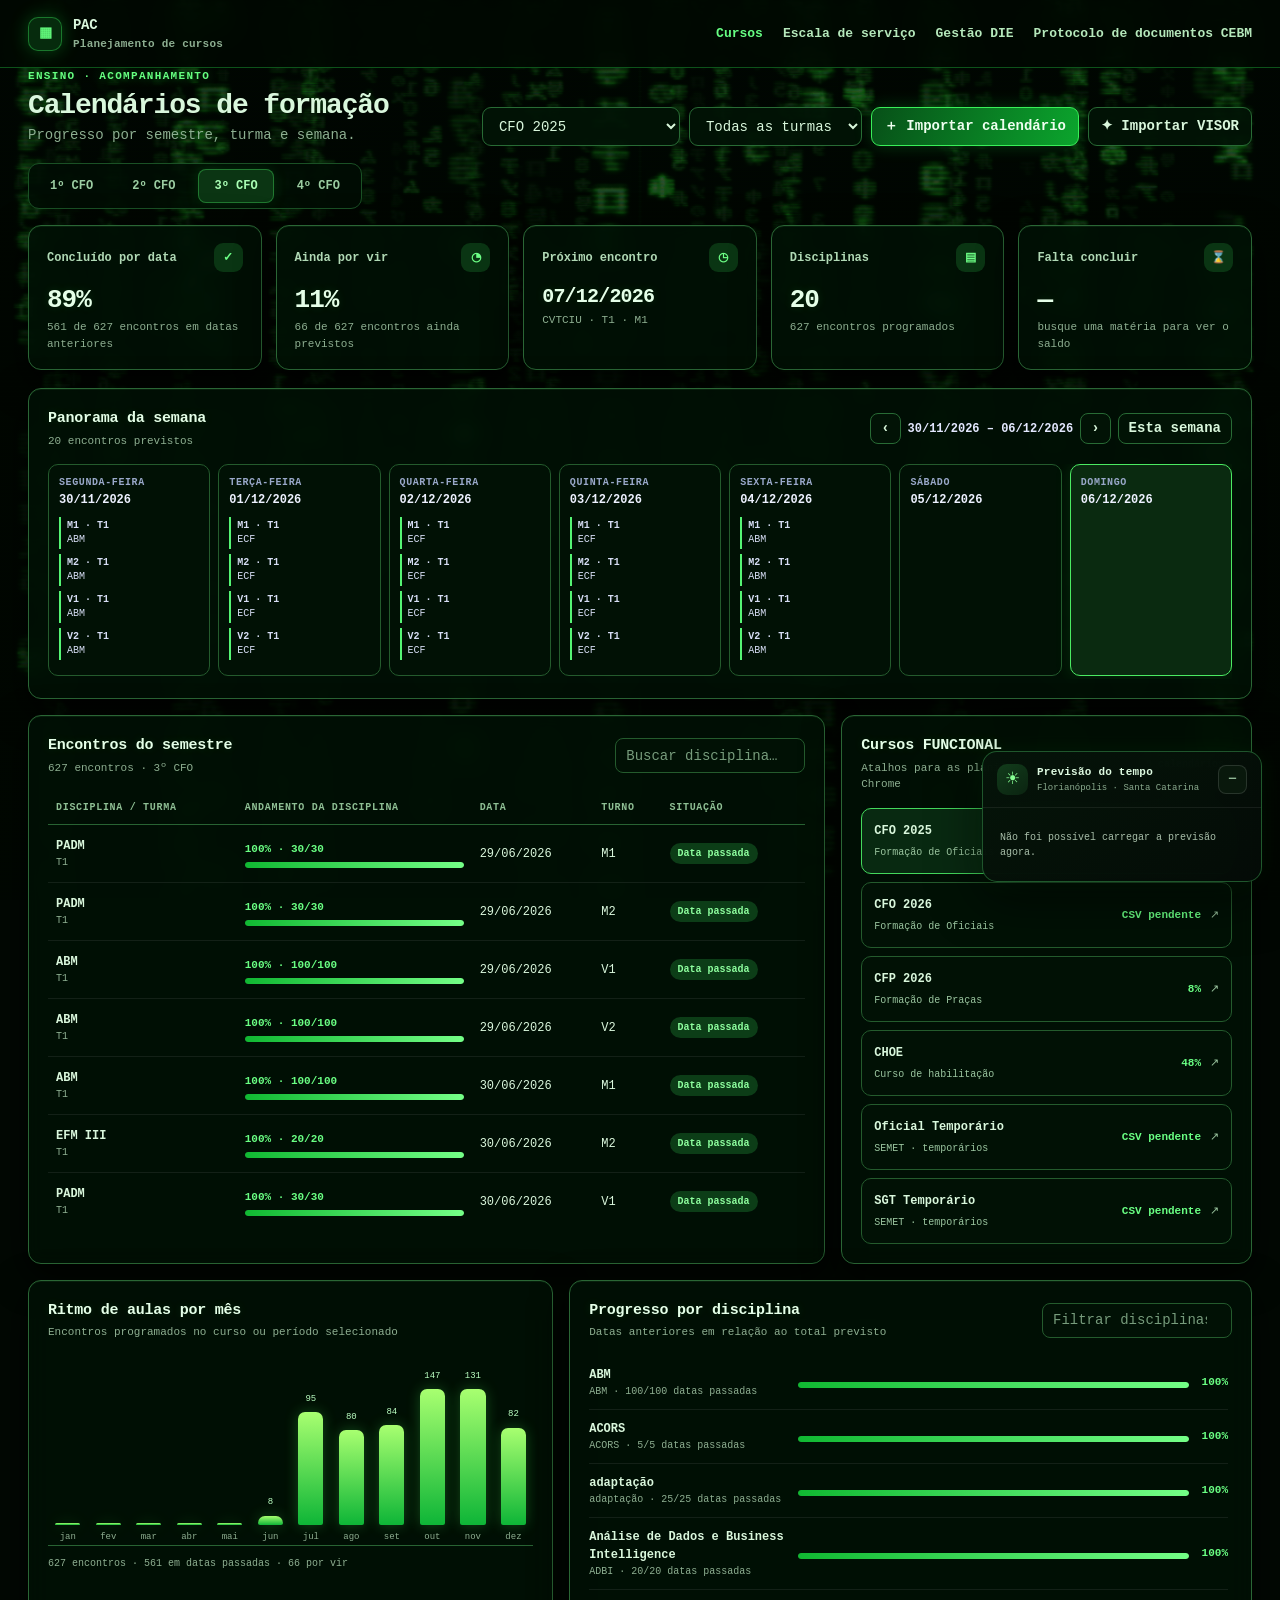
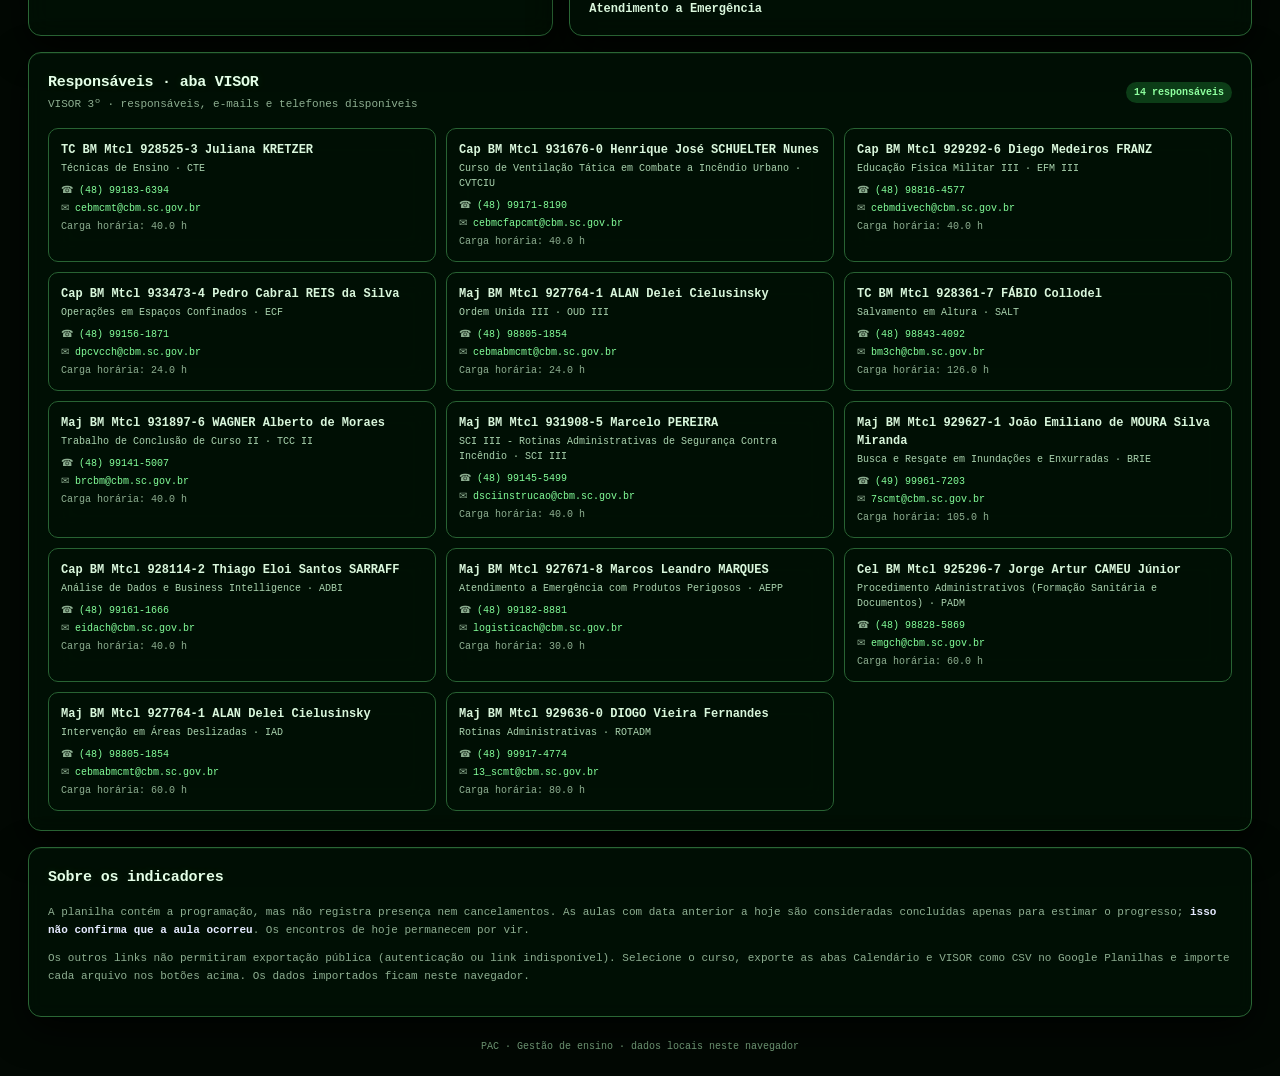
==== commit 84c2554f: "Narrow weather forecast widget" ====
--- a/index.html
+++ b/index.html
@@ -60,7 +60,7 @@
     .footer{color:#7ca982}.toast{background:#073112;color:#eaffec;border:1px solid #3ee35c}
     :focus-visible{outline:2px solid #6cff83!important;outline-offset:2px}
     @media(prefers-reduced-motion:reduce){*,*::before,*::after{scroll-behavior:auto!important;transition:none!important}}
-    .weather-widget{position:fixed;right:18px;bottom:18px;width:min(348px,calc(100vw - 32px));z-index:20;border:1px solid #55e87555;border-radius:15px;background:linear-gradient(145deg,rgba(5,20,9,.97),rgba(4,11,7,.97));box-shadow:0 16px 50px #0009,0 0 24px #2cff4b12;backdrop-filter:blur(16px);overflow:hidden;color:#ddf9e0}.weather-widget-head{display:flex;align-items:center;justify-content:space-between;gap:10px;padding:12px 14px;border-bottom:1px solid #ffffff12}.weather-widget-brand{display:flex;align-items:center;gap:9px;min-width:0}.weather-widget-mark{width:31px;height:31px;border-radius:10px;display:grid;place-items:center;background:linear-gradient(145deg,#123c1b,#0b2411);color:#87ff94;font-size:17px}.weather-widget-title{font-size:11px;font-weight:800;letter-spacing:.02em}.weather-widget-location{font-size:9px;color:#8bab8f;margin-top:1px}.weather-toggle{width:29px;height:29px;border:1px solid #ffffff20;border-radius:8px;background:#09180c;color:#b9e9c0;cursor:pointer;font-size:15px;line-height:1}.weather-toggle:hover{border-color:#79e88c}.weather-widget-body{padding:12px 14px 11px}.weather-now{display:flex;align-items:center;gap:13px;padding:2px 2px 11px}.weather-now-icon{width:47px;text-align:center;font-size:34px;line-height:1}.weather-now-temp{font-size:30px;line-height:1;font-weight:800;letter-spacing:-.06em;color:#f0fff1}.weather-now-desc{font-size:10px;color:#b5d8b9;margin-top:4px}.weather-now-feels{font-size:9px;color:#7fa584;margin-top:2px}.weather-details{display:flex;gap:13px;flex-wrap:wrap;padding:8px 2px;border-top:1px solid #ffffff12;border-bottom:1px solid #ffffff12;color:#adc8b0;font-size:9px}.weather-days-mini{display:grid;grid-template-columns:repeat(4,minmax(0,1fr));gap:5px;padding-top:9px}.weather-day-mini{text-align:center;padding:7px 3px;border:1px solid #ffffff0c;border-radius:9px;background:#08120a}.weather-day-mini-label{font-size:8px;text-transform:capitalize;color:#91aa94}.weather-day-mini-icon{font-size:16px;margin:3px 0}.weather-day-mini-temp{font-size:9px;font-weight:750;color:#dff7e1;white-space:nowrap}.weather-day-mini-rain{font-size:8px;color:#82c9df;margin-top:2px}.weather-widget-source{display:flex;justify-content:space-between;align-items:center;gap:8px;margin-top:9px;color:#6d8d72;font-size:8px}.weather-widget-source a{color:#88d793;text-decoration:underline;text-underline-offset:2px}.weather-widget-error{padding:10px 3px;color:#a8bea9;font-size:10px;line-height:1.5}.weather-widget.collapsed{width:min(244px,calc(100vw - 32px))}.weather-widget.collapsed .weather-widget-head{border-bottom:0}.weather-widget.collapsed .weather-widget-body{display:none}.weather-widget.collapsed .weather-widget-title{white-space:nowrap}.weather-widget.collapsed .weather-widget-mark{width:27px;height:27px}@media(max-width:620px){.weather-widget{right:12px;bottom:12px;width:min(348px,calc(100vw - 24px))}.weather-widget.collapsed{width:min(240px,calc(100vw - 24px))}}
+    .weather-widget{position:fixed;right:18px;bottom:18px;width:min(280px,calc(100vw - 32px));z-index:20;border:1px solid #55e87555;border-radius:15px;background:linear-gradient(145deg,rgba(5,20,9,.97),rgba(4,11,7,.97));box-shadow:0 16px 50px #0009,0 0 24px #2cff4b12;backdrop-filter:blur(16px);overflow:hidden;color:#ddf9e0}.weather-widget-head{display:flex;align-items:center;justify-content:space-between;gap:10px;padding:12px 14px;border-bottom:1px solid #ffffff12}.weather-widget-brand{display:flex;align-items:center;gap:9px;min-width:0}.weather-widget-mark{width:31px;height:31px;border-radius:10px;display:grid;place-items:center;background:linear-gradient(145deg,#123c1b,#0b2411);color:#87ff94;font-size:17px}.weather-widget-title{font-size:11px;font-weight:800;letter-spacing:.02em}.weather-widget-location{font-size:9px;color:#8bab8f;margin-top:1px}.weather-toggle{width:29px;height:29px;border:1px solid #ffffff20;border-radius:8px;background:#09180c;color:#b9e9c0;cursor:pointer;font-size:15px;line-height:1}.weather-toggle:hover{border-color:#79e88c}.weather-widget-body{padding:12px 14px 11px}.weather-now{display:flex;align-items:center;gap:13px;padding:2px 2px 11px}.weather-now-icon{width:47px;text-align:center;font-size:34px;line-height:1}.weather-now-temp{font-size:30px;line-height:1;font-weight:800;letter-spacing:-.06em;color:#f0fff1}.weather-now-desc{font-size:10px;color:#b5d8b9;margin-top:4px}.weather-now-feels{font-size:9px;color:#7fa584;margin-top:2px}.weather-details{display:flex;gap:13px;flex-wrap:wrap;padding:8px 2px;border-top:1px solid #ffffff12;border-bottom:1px solid #ffffff12;color:#adc8b0;font-size:9px}.weather-days-mini{display:grid;grid-template-columns:repeat(4,minmax(0,1fr));gap:5px;padding-top:9px}.weather-day-mini{text-align:center;padding:7px 3px;border:1px solid #ffffff0c;border-radius:9px;background:#08120a}.weather-day-mini-label{font-size:8px;text-transform:capitalize;color:#91aa94}.weather-day-mini-icon{font-size:16px;margin:3px 0}.weather-day-mini-temp{font-size:9px;font-weight:750;color:#dff7e1;white-space:nowrap}.weather-day-mini-rain{font-size:8px;color:#82c9df;margin-top:2px}.weather-widget-source{display:flex;justify-content:space-between;align-items:center;gap:8px;margin-top:9px;color:#6d8d72;font-size:8px}.weather-widget-source a{color:#88d793;text-decoration:underline;text-underline-offset:2px}.weather-widget-error{padding:10px 3px;color:#a8bea9;font-size:10px;line-height:1.5}.weather-widget.collapsed{width:min(200px,calc(100vw - 32px))}.weather-widget.collapsed .weather-widget-head{border-bottom:0}.weather-widget.collapsed .weather-widget-body{display:none}.weather-widget.collapsed .weather-widget-title{white-space:nowrap}.weather-widget.collapsed .weather-widget-mark{width:27px;height:27px}@media(max-width:620px){.weather-widget{right:12px;bottom:12px;width:min(280px,calc(100vw - 24px))}.weather-widget.collapsed{width:min(200px,calc(100vw - 24px))}}
   </style>
 </head>
 <body>
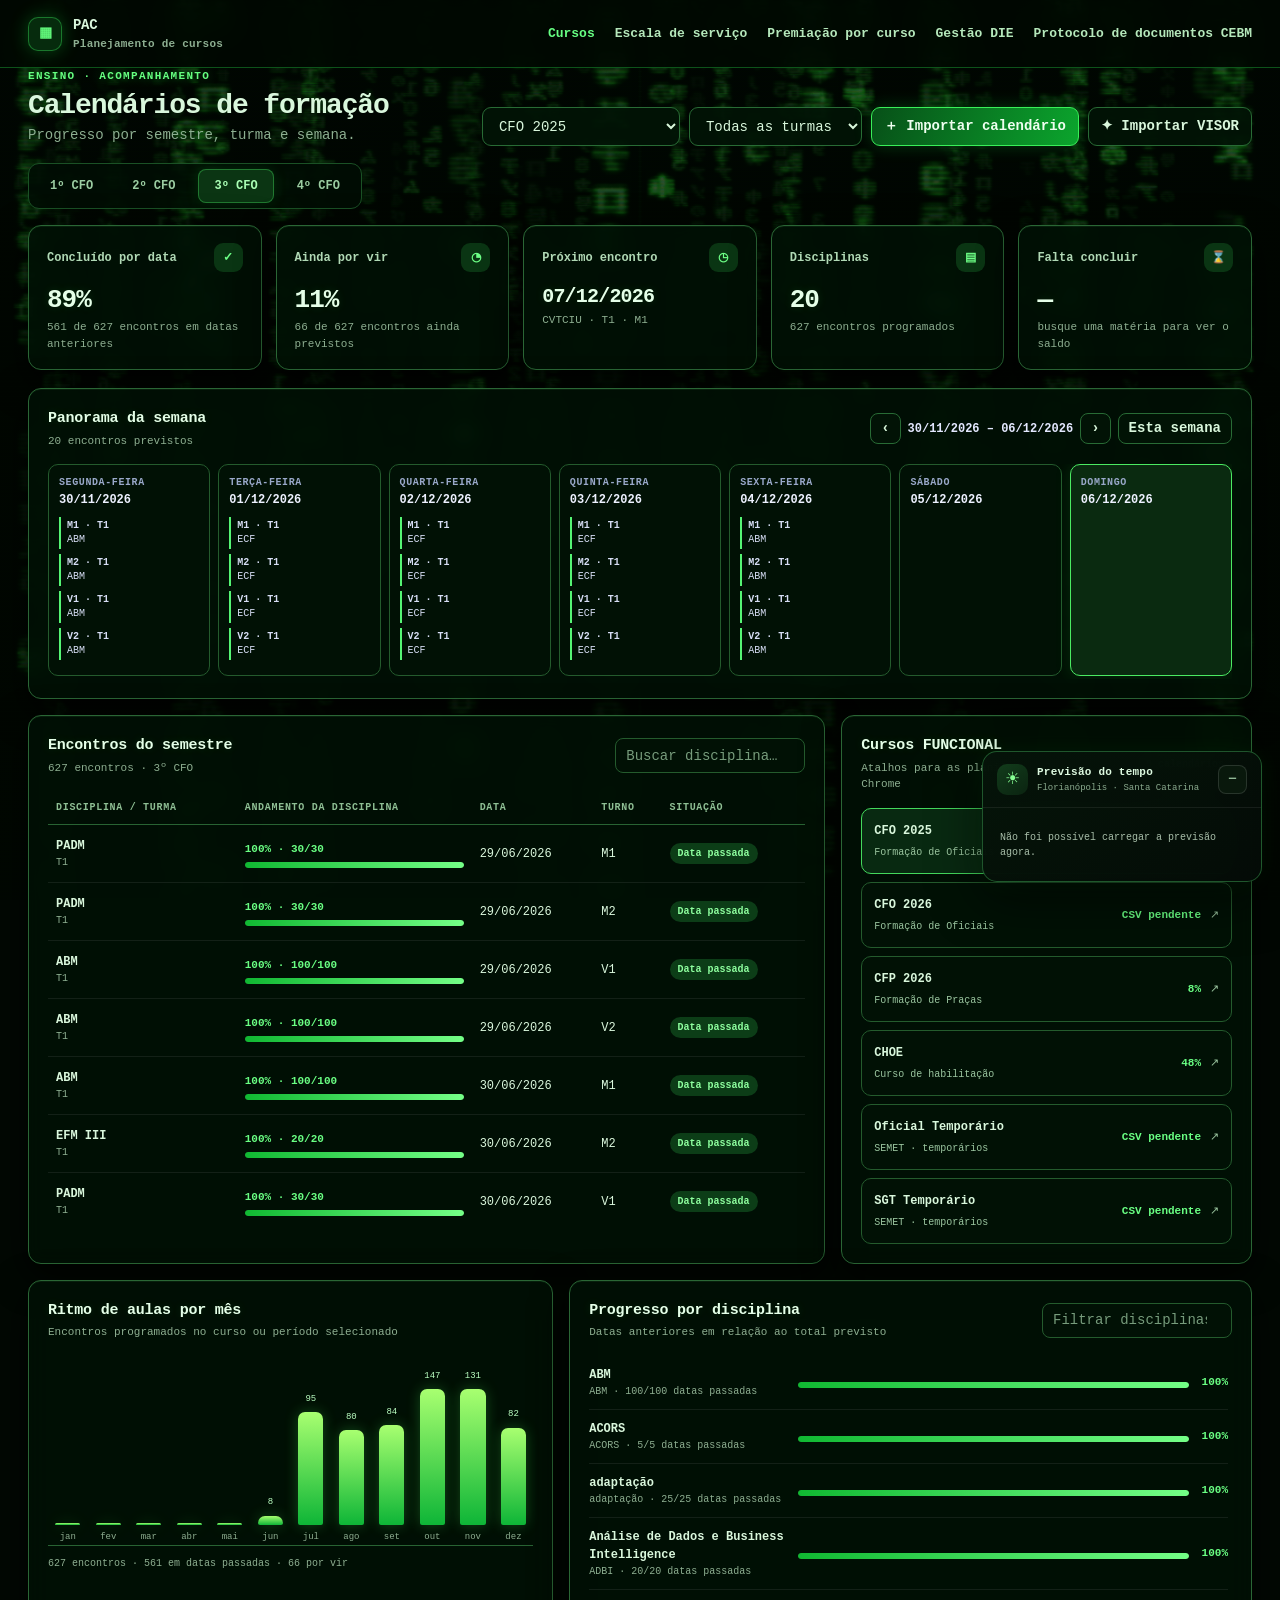
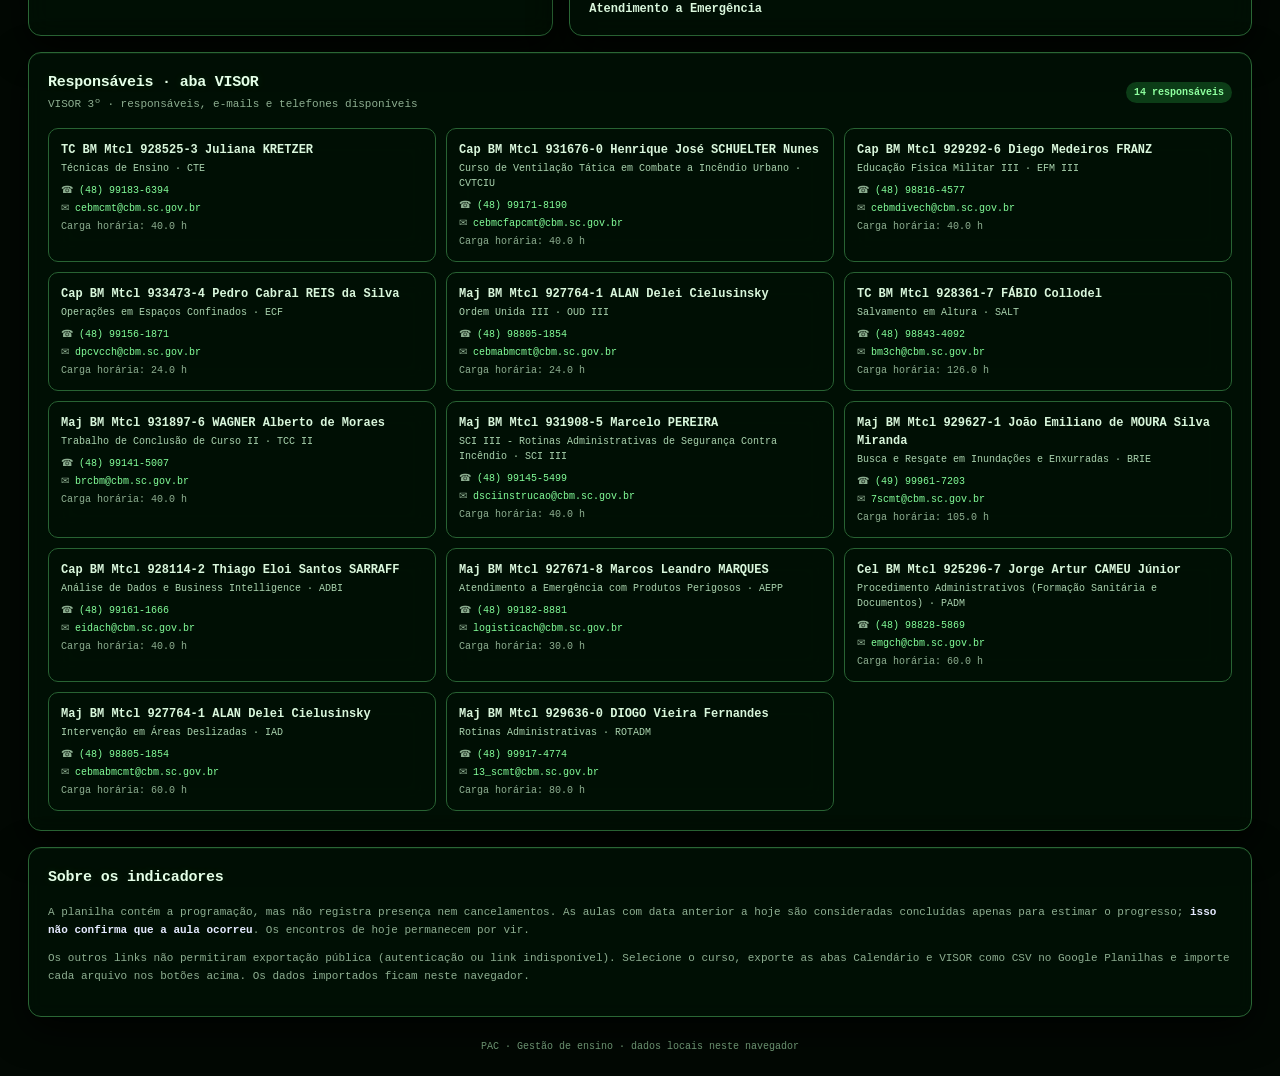
==== commit 3d87ce9e: "Add course awards view with filters" ====
--- a/index.html
+++ b/index.html
@@ -61,10 +61,11 @@
     :focus-visible{outline:2px solid #6cff83!important;outline-offset:2px}
     @media(prefers-reduced-motion:reduce){*,*::before,*::after{scroll-behavior:auto!important;transition:none!important}}
     .weather-widget{position:fixed;right:18px;bottom:18px;width:min(280px,calc(100vw - 32px));z-index:20;border:1px solid #55e87555;border-radius:15px;background:linear-gradient(145deg,rgba(5,20,9,.97),rgba(4,11,7,.97));box-shadow:0 16px 50px #0009,0 0 24px #2cff4b12;backdrop-filter:blur(16px);overflow:hidden;color:#ddf9e0}.weather-widget-head{display:flex;align-items:center;justify-content:space-between;gap:10px;padding:12px 14px;border-bottom:1px solid #ffffff12}.weather-widget-brand{display:flex;align-items:center;gap:9px;min-width:0}.weather-widget-mark{width:31px;height:31px;border-radius:10px;display:grid;place-items:center;background:linear-gradient(145deg,#123c1b,#0b2411);color:#87ff94;font-size:17px}.weather-widget-title{font-size:11px;font-weight:800;letter-spacing:.02em}.weather-widget-location{font-size:9px;color:#8bab8f;margin-top:1px}.weather-toggle{width:29px;height:29px;border:1px solid #ffffff20;border-radius:8px;background:#09180c;color:#b9e9c0;cursor:pointer;font-size:15px;line-height:1}.weather-toggle:hover{border-color:#79e88c}.weather-widget-body{padding:12px 14px 11px}.weather-now{display:flex;align-items:center;gap:13px;padding:2px 2px 11px}.weather-now-icon{width:47px;text-align:center;font-size:34px;line-height:1}.weather-now-temp{font-size:30px;line-height:1;font-weight:800;letter-spacing:-.06em;color:#f0fff1}.weather-now-desc{font-size:10px;color:#b5d8b9;margin-top:4px}.weather-now-feels{font-size:9px;color:#7fa584;margin-top:2px}.weather-details{display:flex;gap:13px;flex-wrap:wrap;padding:8px 2px;border-top:1px solid #ffffff12;border-bottom:1px solid #ffffff12;color:#adc8b0;font-size:9px}.weather-days-mini{display:grid;grid-template-columns:repeat(4,minmax(0,1fr));gap:5px;padding-top:9px}.weather-day-mini{text-align:center;padding:7px 3px;border:1px solid #ffffff0c;border-radius:9px;background:#08120a}.weather-day-mini-label{font-size:8px;text-transform:capitalize;color:#91aa94}.weather-day-mini-icon{font-size:16px;margin:3px 0}.weather-day-mini-temp{font-size:9px;font-weight:750;color:#dff7e1;white-space:nowrap}.weather-day-mini-rain{font-size:8px;color:#82c9df;margin-top:2px}.weather-widget-source{display:flex;justify-content:space-between;align-items:center;gap:8px;margin-top:9px;color:#6d8d72;font-size:8px}.weather-widget-source a{color:#88d793;text-decoration:underline;text-underline-offset:2px}.weather-widget-error{padding:10px 3px;color:#a8bea9;font-size:10px;line-height:1.5}.weather-widget.collapsed{width:min(200px,calc(100vw - 32px))}.weather-widget.collapsed .weather-widget-head{border-bottom:0}.weather-widget.collapsed .weather-widget-body{display:none}.weather-widget.collapsed .weather-widget-title{white-space:nowrap}.weather-widget.collapsed .weather-widget-mark{width:27px;height:27px}@media(max-width:620px){.weather-widget{right:12px;bottom:12px;width:min(280px,calc(100vw - 24px))}.weather-widget.collapsed{width:min(200px,calc(100vw - 24px))}}
+    .awards-heading{align-items:center}.awards-filters{display:grid;grid-template-columns:minmax(180px,1.7fr) repeat(4,minmax(125px,1fr));gap:9px}.awards-control{height:41px;width:100%;min-width:0;border:1px solid #ffffff1d;border-radius:9px;padding:0 11px;background:#0b1226;color:var(--ink)}.awards-control::placeholder{color:#8592ad}.awards-summary{display:flex;justify-content:space-between;align-items:center;gap:12px;margin:14px 1px 11px;color:var(--muted);font-size:10px}.awards-grid{display:grid;grid-template-columns:repeat(2,minmax(0,1fr));gap:11px}.award-card{min-width:0;border:1px solid #ffffff15;border-radius:11px;padding:15px;background:linear-gradient(145deg,#0e1827,#09111f)}.award-card:hover{border-color:#68dd9255}.award-card-head{display:flex;align-items:flex-start;justify-content:space-between;gap:10px}.award-title{font-size:13px;font-weight:800;line-height:1.45;color:#eef4ff}.award-tags{display:flex;justify-content:flex-end;gap:5px;flex-wrap:wrap}.award-tag{border:1px solid #ffffff17;border-radius:20px;padding:3px 7px;color:#b5c4dc;font-size:8px;font-weight:750;white-space:nowrap}.award-tag.course{background:#102d25;color:#9ce9ba}.award-institution{font-size:11px;font-weight:700;color:#b8cafa;margin-top:7px}.award-requirements{white-space:pre-line;font-size:11px;line-height:1.55;color:#d6dfef;margin-top:11px}.award-extra{display:grid;gap:8px;margin-top:11px;padding-top:9px;border-top:1px solid #ffffff10}.award-extra-label{font-size:8px;text-transform:uppercase;letter-spacing:.08em;color:#8192ae}.award-extra-value{font-size:10px;line-height:1.5;color:#bac9df;white-space:pre-line;overflow-wrap:anywhere}.award-extra-value a{color:#8ef1ab;text-decoration:underline;text-underline-offset:2px}.awards-empty{grid-column:1/-1;text-align:center;border:1px dashed #ffffff20;border-radius:11px;padding:35px 16px;color:var(--muted);font-size:11px}.awards-empty strong{display:block;color:var(--ink);margin-bottom:4px}.awards-note{font-size:9px;color:#8192ae;margin-top:12px}.awards-clear{border:0;background:none;color:var(--blue);font-weight:700;font-size:10px;cursor:pointer}.awards-clear:hover{text-decoration:underline}@media(max-width:900px){.awards-filters{grid-template-columns:repeat(2,minmax(0,1fr))}.awards-filters .awards-search{grid-column:1/-1}.awards-grid{grid-template-columns:1fr}}@media(max-width:620px){.awards-filters{grid-template-columns:1fr}.awards-filters .awards-search{grid-column:auto}.awards-summary{align-items:flex-start;flex-direction:column}.award-card-head{flex-direction:column}.award-tags{justify-content:flex-start}}
   </style>
 </head>
 <body>
-  <div class="topbar"><div class="shell toprow"><div class="brand"><span class="brandmark" aria-hidden="true">▦</span><span>PAC <small>Planejamento de cursos</small></span></div><nav aria-label="Navegação principal" style="display:flex;align-items:center;gap:20px"><a class="toplink view-tab active" href="#cursos" data-view="courses">Cursos</a><a class="toplink view-tab" href="#escala" data-view="scale">Escala de serviço</a><a class="toplink" href="https://docs.google.com/spreadsheets/d/1n3Te0nQfLP3Iv_ad-NUrSfMji36VcBTpXO7inzYCtwk/edit?gid=0#gid=0" target="_blank" rel="noopener">Gestão DIE</a><a class="toplink" href="https://docs.google.com/spreadsheets/d/1o3JP_DZQrceJobAeFI7MmUk5HAf_iby3ova5-FWOOu8/edit?gid=0#gid=0" target="_blank" rel="noopener">Protocolo de documentos CEBM</a></nav></div></div>
+  <div class="topbar"><div class="shell toprow"><div class="brand"><span class="brandmark" aria-hidden="true">▦</span><span>PAC <small>Planejamento de cursos</small></span></div><nav aria-label="Navegação principal" style="display:flex;align-items:center;gap:20px"><a class="toplink view-tab active" href="#cursos" data-view="courses">Cursos</a><a class="toplink view-tab" href="#escala" data-view="scale">Escala de serviço</a><a class="toplink view-tab" href="#premiacao" data-view="awards">Premiação por curso</a><a class="toplink" href="https://docs.google.com/spreadsheets/d/1n3Te0nQfLP3Iv_ad-NUrSfMji36VcBTpXO7inzYCtwk/edit?gid=0#gid=0" target="_blank" rel="noopener">Gestão DIE</a><a class="toplink" href="https://docs.google.com/spreadsheets/d/1o3JP_DZQrceJobAeFI7MmUk5HAf_iby3ova5-FWOOu8/edit?gid=0#gid=0" target="_blank" rel="noopener">Protocolo de documentos CEBM</a></nav></div></div>
   <aside class="weather-widget" id="weatherWidget" aria-label="Previsão do tempo em Florianópolis"><div class="weather-widget-head"><div class="weather-widget-brand"><span class="weather-widget-mark" aria-hidden="true">☀</span><div><div class="weather-widget-title">Previsão do tempo</div><div class="weather-widget-location">Florianópolis · Santa Catarina</div></div></div><button class="weather-toggle" id="weatherToggle" type="button" aria-label="Recolher previsão do tempo" aria-expanded="true">−</button></div><div class="weather-widget-body"><div class="weather-widget-error" id="weatherLoading" aria-live="polite">Carregando previsão…</div><div id="weatherWidgetContent" hidden></div></div></aside>
   <main class="shell" id="courseView">
     <div class="heading"><div><div class="eyebrow">Ensino · acompanhamento</div><h1>Calendários de formação</h1><p class="subtitle">Progresso por semestre, turma e semana.</p></div><div class="actions"><select class="select" id="cursoSelect" aria-label="Selecionar curso"></select><select class="select" id="turmaSelect" aria-label="Filtrar turma"><option value="">Todas as turmas</option></select><label class="button primary">＋ Importar calendário<input id="csvInput" type="file" accept=".csv,text/csv"></label><label class="button">✦ Importar VISOR<input id="visorInput" type="file" accept=".csv,text/csv"></label></div></div>
@@ -87,10 +88,19 @@
   <main class="shell" id="scaleView" hidden>
     <div class="heading"><div><div class="eyebrow">Centro de Ensino Bombeiro Militar</div><h1>Escala de serviço · Novembro 2026</h1><p class="subtitle">Oficial de dia do CEBM · período de 1 a 30 de novembro · 1ª versão</p></div><div class="view-actions"><a class="button" href="https://drive.google.com/file/d/1XGbt8mzQXjvrH4bIZZD6Qd-aQcD6zbqS/view" target="_blank" rel="noopener noreferrer">Abrir planilha original ↗</a></div></div>
     <section class="panel"><div class="panel-head"><div><h2 class="panel-title">Calendário mensal</h2><div class="panel-caption">Serviço diurno e sobreaviso conforme a escala compartilhada</div></div></div><div class="month-grid" id="serviceCalendar"></div><div class="month-legend"><span><i></i> Serviço presencial</span><span><i class="standby-key"></i> Sobreaviso</span></div></section>
-  </main><div class="footer shell">PAC · Gestão de ensino · dados locais neste navegador</div><div class="toast" id="toast" role="status"></div>
+  </main>
+  <main class="shell" id="awardsView" hidden>
+    <div class="heading awards-heading"><div><div class="eyebrow">Reconhecimento · CEBM</div><h1>Premiação por curso</h1><p class="subtitle">Requisitos e premiações reunidos das cinco abas da planilha.</p></div><a class="button" href="https://docs.google.com/spreadsheets/d/1hg_MZzgj65-GZtM-f6jdkKldg-EMPWRgLybiLi6axJU/edit?gid=1039342473#gid=1039342473" target="_blank" rel="noopener noreferrer">Abrir planilha original ↗</a></div>
+    <section class="panel"><div class="panel-head"><div><h2 class="panel-title">Consultar registros</h2><div class="panel-caption">Pesquise por texto ou combine filtros.</div></div><span class="badge" id="awardTotal">47 registros</span></div>
+      <div class="awards-filters"><input class="awards-control awards-search" id="awardSearch" type="search" placeholder="Buscar curso, instituição, honraria…" aria-label="Pesquisar premiações"><select class="awards-control" id="awardSource" aria-label="Filtrar aba"><option value="">Todas as abas</option></select><select class="awards-control" id="awardCourse" aria-label="Filtrar curso"><option value="">Todos os cursos</option></select><select class="awards-control" id="awardInstitution" aria-label="Filtrar instituição"><option value="">Todas as instituições</option></select><select class="awards-control" id="awardHonor" aria-label="Filtrar honraria"><option value="">Todas as honrarias</option></select></div>
+      <div class="awards-summary"><span id="awardResultCount" aria-live="polite"></span><button class="awards-clear" id="awardClear" type="button">Limpar filtros</button></div><div class="awards-grid" id="awardCards"></div><div class="awards-note">A aba de origem é exibida em cada cartão. Os filtros podem ser combinados.</div>
+    </section>
+  </main>
+  <div class="footer shell">PAC · Gestão de ensino · dados locais neste navegador</div><div class="toast" id="toast" role="status"></div>
   <script src="./cfo2025-data.js"></script>
   <script src="./choe-data.js"></script>
   <script src="./cfp2026-data.js"></script>
+  <script src="./premiacao-data.js"></script>
   <script>
     const courses=[
       {id:'cfo25',name:'CFO 2025',type:'Formação de Oficiais',url:'https://docs.google.com/spreadsheets/d/1EhVAehdFPpoIuljA_eQC9D1lrc0us4eEbFu4IKKkorw/edit?gid=1937427239#gid=1937427239'},
@@ -128,8 +138,12 @@
     async function loadWeatherWidget(){const loading=document.querySelector('#weatherLoading'),content=document.querySelector('#weatherWidgetContent');try{const url='https://api.open-meteo.com/v1/forecast?latitude=-27.5954&longitude=-48.5480&current=temperature_2m,relative_humidity_2m,apparent_temperature,precipitation,weather_code,wind_speed_10m&daily=weather_code,temperature_2m_max,temperature_2m_min,precipitation_probability_max&timezone=America%2FSao_Paulo&forecast_days=4',response=await fetch(url);if(!response.ok)throw Error('weather request failed');const data=await response.json(),current=data.current,daily=data.daily;if(!current||!daily||!daily.time||!daily.time.length)throw Error('weather data unavailable');const currentWeather=weatherDescriptions[current.weather_code]||['Condição variável','🌡️'],days=daily.time.map((date,i)=>{const weather=weatherDescriptions[daily.weather_code[i]]||['Variável','🌡️'],dateObj=new Date(date+'T12:00:00'),dayName=i===0?'Hoje':new Intl.DateTimeFormat('pt-BR',{weekday:'short',timeZone:'America/Sao_Paulo'}).format(dateObj).replace('.',''),rain=daily.precipitation_probability_max?daily.precipitation_probability_max[i]:null;return '<div class="weather-day-mini"><div class="weather-day-mini-label">'+esc(dayName)+'</div><div class="weather-day-mini-icon" aria-hidden="true">'+weather[1]+'</div><div class="weather-day-mini-temp">'+Math.round(daily.temperature_2m_max[i])+'° <span style="color:#79917d;font-weight:500">'+Math.round(daily.temperature_2m_min[i])+'°</span></div><div class="weather-day-mini-rain">☂ '+(rain==null?'—':Math.round(rain)+'%')+'</div></div>'}).join('');content.innerHTML='<div class="weather-now"><div class="weather-now-icon" aria-hidden="true">'+currentWeather[1]+'</div><div><div class="weather-now-temp">'+Math.round(current.temperature_2m)+'°</div><div class="weather-now-desc">'+currentWeather[0]+'</div><div class="weather-now-feels">Sensação de '+Math.round(current.apparent_temperature)+'°</div></div></div><div class="weather-details"><span>Umidade '+Math.round(current.relative_humidity_2m)+'%</span><span>Vento '+Math.round(current.wind_speed_10m)+' km/h</span><span>Chuva '+Number(current.precipitation||0).toLocaleString('pt-BR')+' mm</span></div><div class="weather-days-mini">'+days+'</div><div class="weather-widget-source"><span>Condições atuais e previsão</span><a href="https://open-meteo.com/" target="_blank" rel="noopener">Fonte: Open-Meteo</a></div>';loading.hidden=true;content.hidden=false}catch(error){loading.textContent='Não foi possível carregar a previsão agora.'}}
     const serviceDays=[['MAJ ALAN','sobreaviso'],['MAJ MACHADO','sobreaviso'],['MAJ ALAN','presencial'],['CAP CHRUN','presencial'],['MAJ MACHADO','presencial'],['CAP FRANZ','presencial'],['CAP CHRUN','sobreaviso'],['CAP FRANZ','sobreaviso'],['TC KRETZER','presencial'],['CAP FRANZ','presencial'],['CAP CHRUN','presencial'],['MAJ MACHADO','presencial'],['CAP CHRUN','presencial'],['MAJ MACHADO','sobreaviso'],['TC KRETZER','sobreaviso'],['MAJ ALAN','presencial'],['CAP FRANZ','presencial'],['CAP SCHUELTER','presencial'],['MAJ MACHADO','presencial'],['CAP SCHUELTER','sobreaviso'],['CAP FRANZ','sobreaviso'],['CAP CHRUN','sobreaviso'],['CAP SCHUELTER','presencial'],['CAP FRANZ','presencial'],['CAP CHRUN','presencial'],['MAJ MACHADO','presencial'],['CAP SCHUELTER','presencial'],['MAJ MACHADO','sobreaviso'],['CAP SCHUELTER','sobreaviso'],['TC KRETZER','presencial']];
     function renderServiceCalendar(){const host=document.querySelector('#serviceCalendar'),heads=['Dom','Seg','Ter','Qua','Qui','Sex','Sáb'],pad=new Date(2026,10,1).getDay(),fullDayDates=[1,2,7,8,14,15,20,21,22,28,29];let out=heads.map(x=>`<div class="month-weekday">${x}</div>`).join('');for(let i=0;i<pad;i++)out+='<div class="month-day outside" aria-hidden="true"></div>';serviceDays.forEach(([name,type],i)=>{const day=i+1,fullDay=fullDayDates.includes(day),isStandby=type==='sobreaviso',time=fullDay?'7h às 7h':'7h às 19h';out+=`<article class="month-day"><div class="month-day-number">${day}</div><div class="duty-chip ${isStandby?'standby':''}">${time} · ${isStandby?'Sobreaviso':'Presencial'}<br><b>${name}</b></div>${!fullDay?'<div class="duty-chip standby">19h às 7h · Sobreaviso</div>':''}</article>`});host.innerHTML=out}
-    function setView(view){const isScale=view==='scale';document.querySelector('#courseView').hidden=isScale;document.querySelector('#scaleView').hidden=!isScale;document.querySelectorAll('.view-tab').forEach(a=>a.classList.toggle('active',a.dataset.view===view));history.replaceState(null,'',isScale?'#escala':'#cursos');window.scrollTo(0,0)}
-    document.querySelectorAll('.view-tab').forEach(a=>a.addEventListener('click',e=>{e.preventDefault();setView(a.dataset.view)}));renderServiceCalendar();loadWeatherWidget();document.querySelector('#weatherToggle').addEventListener('click',()=>{const widget=document.querySelector('#weatherWidget'),button=document.querySelector('#weatherToggle'),collapsed=widget.classList.toggle('collapsed');button.textContent=collapsed?'+':'−';button.setAttribute('aria-expanded',String(!collapsed));button.setAttribute('aria-label',collapsed?'Expandir previsão do tempo':'Recolher previsão do tempo')});if(location.hash==='#escala')setView('scale');
+    function normalizeAward(value){return String(value||'').normalize('NFD').replace(/[\u0300-\u036f]/g,'').toLocaleLowerCase('pt-BR')}
+    function fillAwardSelect(id,key,placeholder){const select=document.querySelector('#'+id),values=[...new Set(premioCursoData.map(row=>row[key]).filter(Boolean))].sort((a,b)=>a.localeCompare(b,'pt-BR'));select.innerHTML='<option value="">'+placeholder+'</option>'+values.map(value=>'<option value="'+esc(value)+'">'+esc(value)+'</option>').join('')}
+    function renderAwards(){const query=normalizeAward(document.querySelector('#awardSearch').value),source=document.querySelector('#awardSource').value,course=document.querySelector('#awardCourse').value,institution=document.querySelector('#awardInstitution').value,honor=document.querySelector('#awardHonor').value;const rows=premioCursoData.filter(row=>(!source||row.source===source)&&(!course||row.course===course)&&(!institution||row.institution===institution)&&(!honor||row.honor===honor)&&(!query||normalizeAward([row.source,row.course,row.year,row.institution,row.honor,row.requirements,row.legal,row.linkLabel].join(' ')).includes(query)));document.querySelector('#awardResultCount').textContent='Exibindo '+rows.length+' de '+premioCursoData.length+' registros';const host=document.querySelector('#awardCards');if(!rows.length){host.innerHTML='<div class="awards-empty"><strong>Nenhum resultado encontrado</strong>Ajuste a pesquisa ou limpe os filtros.</div>';return}host.innerHTML=rows.map(row=>{const safeLink=/^https?:\/\//i.test(row.linkUrl||'')?'<a href="'+esc(row.linkUrl)+'" target="_blank" rel="noopener noreferrer">'+esc(row.linkLabel||'Abrir documento ↗')+'</a>':esc(row.linkLabel||'—');return '<article class="award-card"><div class="award-card-head"><div class="award-title">'+esc(row.honor||'Honraria não informada')+'</div><div class="award-tags"><span class="award-tag course">'+esc(row.course)+'</span><span class="award-tag">'+esc(row.source)+'</span></div></div><div class="award-institution">'+esc(row.institution||'Instituição não informada')+(row.year&&row.year!=='-'?' · '+esc(row.year):'')+'</div><div class="award-requirements">'+esc(row.requirements||'Requisitos não informados')+'</div><div class="award-extra"><div><div class="award-extra-label">Base legal</div><div class="award-extra-value">'+esc(row.legal||'—')+'</div></div><div><div class="award-extra-label">Documento</div><div class="award-extra-value">'+safeLink+'</div></div></div></article>'}).join('')}
+    function initAwards(){fillAwardSelect('awardSource','source','Todas as abas');fillAwardSelect('awardCourse','course','Todos os cursos');fillAwardSelect('awardInstitution','institution','Todas as instituições');fillAwardSelect('awardHonor','honor','Todas as honrarias');['awardSearch','awardSource','awardCourse','awardInstitution','awardHonor'].forEach(id=>document.querySelector('#'+id).addEventListener(id==='awardSearch'?'input':'change',renderAwards));document.querySelector('#awardClear').addEventListener('click',()=>{document.querySelector('#awardSearch').value='';['awardSource','awardCourse','awardInstitution','awardHonor'].forEach(id=>document.querySelector('#'+id).value='');renderAwards()});renderAwards()}
+    function setView(view){const isScale=view==='scale',isAwards=view==='awards';document.querySelector('#courseView').hidden=isScale||isAwards;document.querySelector('#scaleView').hidden=!isScale;document.querySelector('#awardsView').hidden=!isAwards;document.querySelectorAll('.view-tab').forEach(a=>a.classList.toggle('active',a.dataset.view===view));history.replaceState(null,'',isScale?'#escala':isAwards?'#premiacao':'#cursos');window.scrollTo(0,0)}
+    document.querySelectorAll('.view-tab').forEach(a=>a.addEventListener('click',e=>{e.preventDefault();setView(a.dataset.view)}));initAwards();renderServiceCalendar();loadWeatherWidget();document.querySelector('#weatherToggle').addEventListener('click',()=>{const widget=document.querySelector('#weatherWidget'),button=document.querySelector('#weatherToggle'),collapsed=widget.classList.toggle('collapsed');button.textContent=collapsed?'+':'−';button.setAttribute('aria-expanded',String(!collapsed));button.setAttribute('aria-label',collapsed?'Expandir previsão do tempo':'Recolher previsão do tempo')});if(location.hash==='#escala')setView('scale');else if(location.hash==='#premiacao')setView('awards');
     select.addEventListener('change',()=>{classSelect.value='';render()});document.querySelectorAll('.course').forEach(el=>el.addEventListener('click',()=>{select.value=el.dataset.course;classSelect.value='';render()}));classSelect.addEventListener('change',render);document.querySelector('#busca').addEventListener('input',render);document.querySelector('#buscaDisciplina').addEventListener('input',render);document.querySelectorAll('.period-tab').forEach(el=>el.addEventListener('click',()=>{activeSemester=Number(el.dataset.semester);classSelect.value='';render()}));document.querySelector('#weekPrev').addEventListener('click',()=>{weekStart.setDate(weekStart.getDate()-7);render()});document.querySelector('#weekNext').addEventListener('click',()=>{weekStart.setDate(weekStart.getDate()+7);render()});document.querySelector('#weekToday').addEventListener('click',()=>{weekStart=mondayOf(new Date());render()});document.querySelector('#csvInput').addEventListener('change',async e=>{const file=e.target.files[0];if(!file)return;try{const storageKey=select.value==='cfo25'?`cfo25_${activeSemester}`:select.value;stored[storageKey]=parseCSV(await file.text());localStorage.setItem(key,JSON.stringify(stored));render();toast(`${stored[storageKey].length} encontros importados para ${select.selectedOptions[0].text}${select.value==='cfo25'?` · ${activeSemester}º CFO`:''}.`)}catch(err){toast(err.message)}e.target.value=''});document.querySelector('#visorInput').addEventListener('change',async e=>{const file=e.target.files[0];if(!file)return;try{const storageKey=`${select.value}_visor`;stored[storageKey]=parseVisorCSV(await file.text());localStorage.setItem(key,JSON.stringify(stored));render();toast(`${stored[storageKey].length} responsáveis importados da aba VISOR.`)}catch(err){toast(err.message)}e.target.value=''});render();
   </script>
 </body>
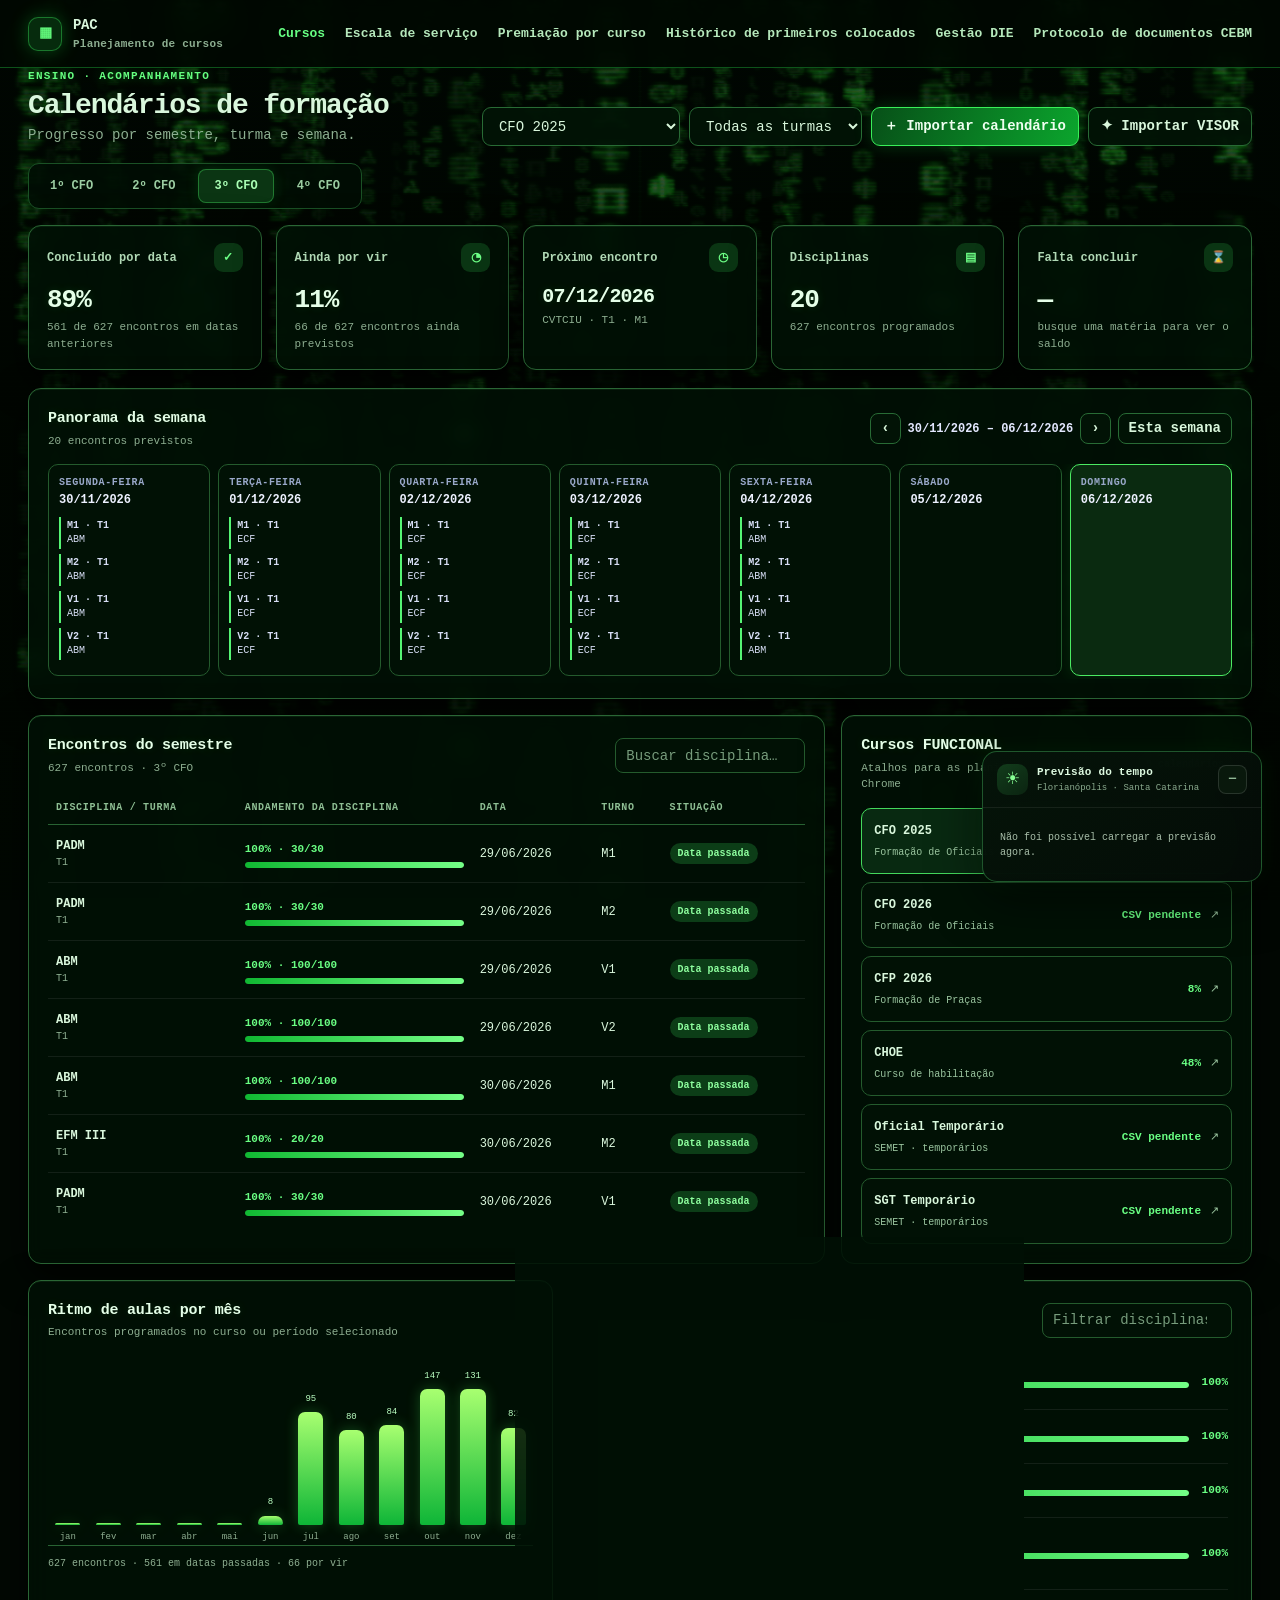
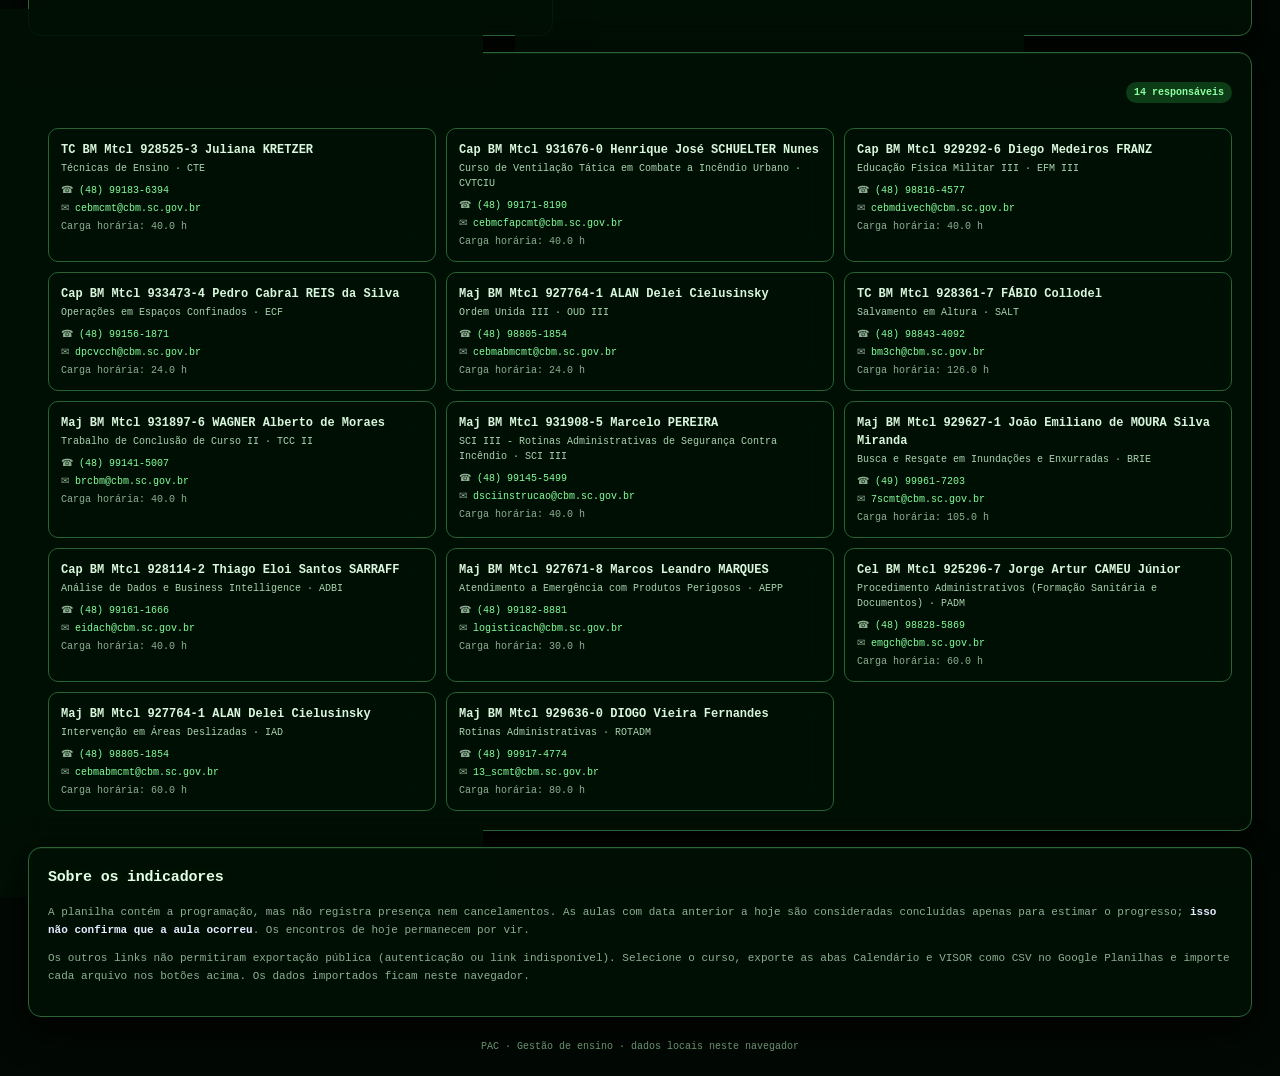
==== commit a0b04c36: "Add historical award winners view" ====
--- a/index.html
+++ b/index.html
@@ -10,7 +10,7 @@
     *{box-sizing:border-box}body{margin:0;background:var(--paper);color:var(--ink);font:14px/1.5 Inter,ui-sans-serif,system-ui,-apple-system,"Segoe UI",sans-serif}
     button,input,select{font:inherit}button,a,select,input{outline-color:#80b4f4}a{color:inherit;text-decoration:none}
     .shell{max-width:1280px;margin:auto;padding:0 28px}.topbar{height:68px;background:#fff;border-bottom:1px solid var(--line);display:flex;align-items:center}
-    .toprow{display:flex;align-items:center;justify-content:space-between;width:100%}.brand{display:flex;align-items:center;gap:11px;font-weight:750;letter-spacing:-.02em}.brandmark{width:34px;height:34px;background:#eaf2fd;color:var(--blue);display:grid;place-items:center;border-radius:10px}
+    .toprow{display:flex;align-items:center;justify-content:space-between;gap:16px;width:100%}.toprow nav{flex-wrap:wrap;justify-content:flex-end;row-gap:8px}.brand{display:flex;align-items:center;gap:11px;font-weight:750;letter-spacing:-.02em}.brandmark{width:34px;height:34px;background:#eaf2fd;color:var(--blue);display:grid;place-items:center;border-radius:10px}
     .brand small{display:block;font-size:11px;color:var(--muted);font-weight:550;letter-spacing:.02em}.toplink{color:#5a6c80;font-weight:650;font-size:13px}.toplink:hover{color:var(--blue)}
     main{padding:30px 0 48px}.heading{display:flex;justify-content:space-between;align-items:flex-end;gap:20px;margin-bottom:22px}.eyebrow{color:var(--blue);font-size:11px;font-weight:800;letter-spacing:.12em;text-transform:uppercase}h1{font-size:28px;letter-spacing:-.04em;margin:4px 0 3px;line-height:1.2}.subtitle{margin:0;color:var(--muted)}
     .actions{display:flex;gap:9px;align-items:center;flex-wrap:wrap}.select,.button{height:39px;border:1px solid var(--line);border-radius:9px;background:white;padding:0 12px;color:var(--ink)}.button{cursor:pointer;font-weight:700;display:inline-flex;align-items:center;gap:8px}.button:hover{border-color:#b5c5d7}.button.primary{background:var(--navy);color:white;border-color:var(--navy)}.button.primary:hover{background:#23496b}.button input{display:none}
@@ -20,7 +20,7 @@
     .course-list{display:grid;gap:8px}.course{border:1px solid var(--line);border-radius:10px;padding:11px 12px;display:flex;align-items:center;justify-content:space-between;gap:8px;transition:border .15s,background .15s}.course:hover{border-color:#c6d6e7;background:#fbfdff}.course.active{border-color:#a9c9ed;background:#f4f8fe}.course-name{font-size:12px;font-weight:750}.course-type{color:var(--muted);font-size:10px}.course-right{display:flex;align-items:center;gap:9px}.course-pct{font-size:11px;font-weight:750;color:var(--green)}.open-link{color:#66809b;font-size:11px}.empty{padding:27px 8px;text-align:center;color:var(--muted);font-size:12px}.empty strong{display:block;color:var(--ink);margin-bottom:4px}
     .week-panel{margin-bottom:16px}.week-nav{display:flex;align-items:center;gap:7px}.week-nav button{height:31px;border:1px solid var(--line);background:white;color:#4b6074;border-radius:8px;padding:0 10px;cursor:pointer;font-weight:700}.week-nav button:hover{border-color:#b5c5d7}.week-range{min-width:150px;text-align:center;font-weight:750;font-size:12px}.week-list{display:grid;grid-template-columns:repeat(7,minmax(115px,1fr));gap:8px;overflow:auto;padding-bottom:3px}.day-card{border:1px solid var(--line);border-radius:10px;padding:10px;min-height:105px;background:#fbfcfe}.day-card.today{border-color:#9fc4f0;background:#f3f8ff}.day-name{font-size:10px;text-transform:uppercase;letter-spacing:.06em;color:var(--muted);font-weight:800}.day-date{font-size:12px;font-weight:750;margin:1px 0 8px}.lesson-chip{border-left:2px solid var(--blue);padding:2px 0 2px 6px;margin:5px 0;font-size:10px;line-height:1.4}.lesson-chip b{display:block;font-size:10px}.week-empty{grid-column:1/-1;padding:24px;text-align:center;background:#fafbfd;border:1px dashed #d6e0ea;border-radius:10px;color:var(--muted);font-size:12px}.lower{display:grid;grid-template-columns:1.2fr .8fr;gap:16px;margin-top:16px}.discipline-row{display:grid;grid-template-columns:minmax(100px,1fr) 2fr auto;gap:13px;align-items:center;padding:10px 0;border-bottom:1px solid #eef1f4}.discipline-row:last-child{border:0}.discipline-name{font-weight:700;font-size:12px}.discipline-count{font-size:10px;color:var(--muted)}.discipline-pct{font-size:11px;font-weight:750}.note{font-size:11px;color:var(--muted);line-height:1.6}.note strong{color:#42566b}.footer{padding:22px 0;text-align:center;color:#95a1ad;font-size:10px}.toast{position:fixed;bottom:20px;left:50%;transform:translateX(-50%);background:#19344e;color:white;padding:10px 15px;border-radius:9px;box-shadow:0 8px 30px #132b4430;font-size:12px;opacity:0;pointer-events:none;transition:opacity .2s}.toast.show{opacity:1}[hidden]{display:none!important}
     .analytics-grid{display:grid;grid-template-columns:1fr 1.3fr;gap:16px;margin-top:16px}.chart-bars{height:190px;display:flex;align-items:flex-end;gap:9px;padding:14px 4px 0;border-bottom:1px solid var(--line)}.month-bar{flex:1;min-width:16px;display:flex;flex-direction:column;align-items:center;justify-content:flex-end;height:100%;gap:6px}.month-bar-fill{width:min(28px,80%);min-height:2px;border-radius:7px 7px 2px 2px;background:linear-gradient(180deg,#77e2e8,#7c67ff 85%);box-shadow:0 0 14px #7c67ff30}.month-label{font-size:9px;color:var(--muted)}.month-value{font-size:9px;color:#dce4ff}.chart-legend{font-size:10px;color:var(--muted);margin-top:10px}.discipline-chart{max-height:260px;overflow:auto;padding-right:4px}.contacts-grid{display:grid;grid-template-columns:repeat(3,minmax(0,1fr));gap:10px}.contact-card{border:1px solid var(--line);border-radius:10px;padding:12px;background:rgba(15,21,49,.65);min-width:0}.contact-name{font-size:12px;font-weight:750}.contact-disc{font-size:10px;color:#b6c2e4;margin:2px 0 7px}.contact-meta{font-size:10px;color:var(--muted);overflow-wrap:anywhere;margin-top:3px}.contact-meta a{color:#9bddf7}.contact-meta a:hover{text-decoration:underline}.import-actions{display:flex;gap:8px}.contact-toolbar{display:flex;align-items:center;gap:8px}.chart-tooltip{font-size:10px;color:var(--muted)}
-    @media(max-width:900px){.metrics{grid-template-columns:repeat(2,1fr)}.layout{grid-template-columns:1fr}.course-list{grid-template-columns:repeat(2,1fr)}.week-list{grid-template-columns:repeat(4,minmax(120px,1fr))}.analytics-grid{grid-template-columns:1fr}.contacts-grid{grid-template-columns:repeat(2,minmax(0,1fr))}}@media(max-width:620px){.shell{padding:0 16px}.heading{align-items:flex-start;flex-direction:column}.actions{width:100%}.select{flex:1}.metrics{gap:9px}.metric{padding:13px}.metric-value{font-size:23px}.lower{grid-template-columns:1fr}.panel{padding:15px}.course-list{grid-template-columns:1fr}.search{width:140px}.period-tab{padding:8px 12px}h1{font-size:25px}.week-list{grid-template-columns:repeat(2,minmax(130px,1fr))}.week-nav{gap:4px}.week-range{min-width:120px;font-size:11px}.contacts-grid{grid-template-columns:1fr}}
+    @media(max-width:900px){.topbar{height:auto;min-height:68px}.toprow{align-items:flex-start;flex-direction:column;padding-top:12px;padding-bottom:12px}.toprow nav{justify-content:flex-start}.metrics{grid-template-columns:repeat(2,1fr)}.layout{grid-template-columns:1fr}.course-list{grid-template-columns:repeat(2,1fr)}.week-list{grid-template-columns:repeat(4,minmax(120px,1fr))}.analytics-grid{grid-template-columns:1fr}.contacts-grid{grid-template-columns:repeat(2,minmax(0,1fr))}}@media(max-width:620px){.shell{padding:0 16px}.heading{align-items:flex-start;flex-direction:column}.actions{width:100%}.select{flex:1}.metrics{gap:9px}.metric{padding:13px}.metric-value{font-size:23px}.lower{grid-template-columns:1fr}.panel{padding:15px}.course-list{grid-template-columns:1fr}.search{width:140px}.period-tab{padding:8px 12px}h1{font-size:25px}.week-list{grid-template-columns:repeat(2,minmax(130px,1fr))}.week-nav{gap:4px}.week-range{min-width:120px;font-size:11px}.contacts-grid{grid-template-columns:1fr}}
     :root{color-scheme:dark;--ink:#edf1ff;--muted:#9ba9c8;--paper:#080b1a;--line:#293252;--navy:#33256f;--blue:#89b8ff;--green:#72e2c7;--amber:#ffd080;--white:#fff}
     html{min-height:100%;background:#080b1a}body{position:relative;isolation:isolate;min-height:100vh;background:radial-gradient(ellipse at 14% -8%,#28366a 0,transparent 38%),radial-gradient(ellipse at 92% 13%,#29175b 0,transparent 32%),linear-gradient(160deg,#0b1023,#080b1a 52%,#0b1021);color:var(--ink)}
     body::before{content:"";position:fixed;inset:0;z-index:-1;pointer-events:none;opacity:.36;background-image:radial-gradient(1px 1px at 13% 22%,#fff 98%,transparent),radial-gradient(1px 1px at 66% 12%,#c8d8ff 98%,transparent),radial-gradient(1px 1px at 42% 64%,#fff 98%,transparent),radial-gradient(1px 1px at 88% 79%,#c9d6ff 98%,transparent),radial-gradient(1px 1px at 21% 86%,#fff 98%,transparent);background-size:280px 240px,340px 300px,390px 320px,310px 280px,420px 350px}
@@ -65,7 +65,7 @@
   </style>
 </head>
 <body>
-  <div class="topbar"><div class="shell toprow"><div class="brand"><span class="brandmark" aria-hidden="true">▦</span><span>PAC <small>Planejamento de cursos</small></span></div><nav aria-label="Navegação principal" style="display:flex;align-items:center;gap:20px"><a class="toplink view-tab active" href="#cursos" data-view="courses">Cursos</a><a class="toplink view-tab" href="#escala" data-view="scale">Escala de serviço</a><a class="toplink view-tab" href="#premiacao" data-view="awards">Premiação por curso</a><a class="toplink" href="https://docs.google.com/spreadsheets/d/1n3Te0nQfLP3Iv_ad-NUrSfMji36VcBTpXO7inzYCtwk/edit?gid=0#gid=0" target="_blank" rel="noopener">Gestão DIE</a><a class="toplink" href="https://docs.google.com/spreadsheets/d/1o3JP_DZQrceJobAeFI7MmUk5HAf_iby3ova5-FWOOu8/edit?gid=0#gid=0" target="_blank" rel="noopener">Protocolo de documentos CEBM</a></nav></div></div>
+  <div class="topbar"><div class="shell toprow"><div class="brand"><span class="brandmark" aria-hidden="true">▦</span><span>PAC <small>Planejamento de cursos</small></span></div><nav aria-label="Navegação principal" style="display:flex;align-items:center;gap:20px"><a class="toplink view-tab active" href="#cursos" data-view="courses">Cursos</a><a class="toplink view-tab" href="#escala" data-view="scale">Escala de serviço</a><a class="toplink view-tab" href="#premiacao" data-view="awards">Premiação por curso</a><a class="toplink view-tab" href="#historico-premiacao" data-view="awardHistory">Histórico de primeiros colocados</a><a class="toplink" href="https://docs.google.com/spreadsheets/d/1n3Te0nQfLP3Iv_ad-NUrSfMji36VcBTpXO7inzYCtwk/edit?gid=0#gid=0" target="_blank" rel="noopener">Gestão DIE</a><a class="toplink" href="https://docs.google.com/spreadsheets/d/1o3JP_DZQrceJobAeFI7MmUk5HAf_iby3ova5-FWOOu8/edit?gid=0#gid=0" target="_blank" rel="noopener">Protocolo de documentos CEBM</a></nav></div></div>
   <aside class="weather-widget" id="weatherWidget" aria-label="Previsão do tempo em Florianópolis"><div class="weather-widget-head"><div class="weather-widget-brand"><span class="weather-widget-mark" aria-hidden="true">☀</span><div><div class="weather-widget-title">Previsão do tempo</div><div class="weather-widget-location">Florianópolis · Santa Catarina</div></div></div><button class="weather-toggle" id="weatherToggle" type="button" aria-label="Recolher previsão do tempo" aria-expanded="true">−</button></div><div class="weather-widget-body"><div class="weather-widget-error" id="weatherLoading" aria-live="polite">Carregando previsão…</div><div id="weatherWidgetContent" hidden></div></div></aside>
   <main class="shell" id="courseView">
     <div class="heading"><div><div class="eyebrow">Ensino · acompanhamento</div><h1>Calendários de formação</h1><p class="subtitle">Progresso por semestre, turma e semana.</p></div><div class="actions"><select class="select" id="cursoSelect" aria-label="Selecionar curso"></select><select class="select" id="turmaSelect" aria-label="Filtrar turma"><option value="">Todas as turmas</option></select><label class="button primary">＋ Importar calendário<input id="csvInput" type="file" accept=".csv,text/csv"></label><label class="button">✦ Importar VISOR<input id="visorInput" type="file" accept=".csv,text/csv"></label></div></div>
@@ -96,11 +96,19 @@
       <div class="awards-summary"><span id="awardResultCount" aria-live="polite"></span><button class="awards-clear" id="awardClear" type="button">Limpar filtros</button></div><div class="awards-grid" id="awardCards"></div><div class="awards-note">A aba de origem é exibida em cada cartão. Os filtros podem ser combinados.</div>
     </section>
   </main>
+  <main class="shell" id="awardHistoryView" hidden>
+    <div class="heading awards-heading"><div><div class="eyebrow">Reconhecimento · CEBM</div><h1>Histórico de primeiros colocados</h1><p class="subtitle">Cursos, turmas e primeiros colocados registrados na planilha histórica.</p></div><a class="button" href="https://docs.google.com/spreadsheets/d/1VNzCedJMvCkrWt_3VCDyu3122HBDuiabHzjBIYxZa0c/edit?gid=0#gid=0" target="_blank" rel="noopener noreferrer">Abrir planilha original ↗</a></div>
+    <section class="panel"><div class="panel-head"><div><h2 class="panel-title">Consultar histórico</h2><div class="panel-caption">Pesquise nomes e combine filtros por ano, curso ou local.</div></div><span class="badge" id="historyTotal"></span></div>
+      <div class="awards-filters history-filters"><input class="awards-control awards-search" id="historySearch" type="search" placeholder="Buscar nome, turma ou registro…" aria-label="Pesquisar histórico"><select class="awards-control" id="historyYear" aria-label="Filtrar ano"><option value="">Todos os anos</option></select><select class="awards-control" id="historyCourse" aria-label="Filtrar curso"><option value="">Todos os cursos</option></select><select class="awards-control" id="historyLocation" aria-label="Filtrar local"><option value="">Todos os locais</option></select></div>
+      <div class="awards-summary"><span id="historyResultCount" aria-live="polite"></span><button class="awards-clear" id="historyClear" type="button">Limpar filtros</button></div><div class="awards-grid" id="historyCards"></div><div class="awards-note">Os dados refletem os registros disponíveis na planilha vinculada.</div>
+    </section>
+  </main>
   <div class="footer shell">PAC · Gestão de ensino · dados locais neste navegador</div><div class="toast" id="toast" role="status"></div>
   <script src="./cfo2025-data.js"></script>
   <script src="./choe-data.js"></script>
   <script src="./cfp2026-data.js"></script>
   <script src="./premiacao-data.js"></script>
+  <script src="./premiacao-historico-data.js"></script>
   <script>
     const courses=[
       {id:'cfo25',name:'CFO 2025',type:'Formação de Oficiais',url:'https://docs.google.com/spreadsheets/d/1EhVAehdFPpoIuljA_eQC9D1lrc0us4eEbFu4IKKkorw/edit?gid=1937427239#gid=1937427239'},
@@ -142,8 +150,11 @@
     function fillAwardSelect(id,key,placeholder){const select=document.querySelector('#'+id),values=[...new Set(premioCursoData.map(row=>row[key]).filter(Boolean))].sort((a,b)=>a.localeCompare(b,'pt-BR'));select.innerHTML='<option value="">'+placeholder+'</option>'+values.map(value=>'<option value="'+esc(value)+'">'+esc(value)+'</option>').join('')}
     function renderAwards(){const query=normalizeAward(document.querySelector('#awardSearch').value),source=document.querySelector('#awardSource').value,course=document.querySelector('#awardCourse').value,institution=document.querySelector('#awardInstitution').value,honor=document.querySelector('#awardHonor').value;const rows=premioCursoData.filter(row=>(!source||row.source===source)&&(!course||row.course===course)&&(!institution||row.institution===institution)&&(!honor||row.honor===honor)&&(!query||normalizeAward([row.source,row.course,row.year,row.institution,row.honor,row.requirements,row.legal,row.linkLabel].join(' ')).includes(query)));document.querySelector('#awardResultCount').textContent='Exibindo '+rows.length+' de '+premioCursoData.length+' registros';const host=document.querySelector('#awardCards');if(!rows.length){host.innerHTML='<div class="awards-empty"><strong>Nenhum resultado encontrado</strong>Ajuste a pesquisa ou limpe os filtros.</div>';return}host.innerHTML=rows.map(row=>{const safeLink=/^https?:\/\//i.test(row.linkUrl||'')?'<a href="'+esc(row.linkUrl)+'" target="_blank" rel="noopener noreferrer">'+esc(row.linkLabel||'Abrir documento ↗')+'</a>':esc(row.linkLabel||'—');return '<article class="award-card"><div class="award-card-head"><div class="award-title">'+esc(row.honor||'Honraria não informada')+'</div><div class="award-tags"><span class="award-tag course">'+esc(row.course)+'</span><span class="award-tag">'+esc(row.source)+'</span></div></div><div class="award-institution">'+esc(row.institution||'Instituição não informada')+(row.year&&row.year!=='-'?' · '+esc(row.year):'')+'</div><div class="award-requirements">'+esc(row.requirements||'Requisitos não informados')+'</div><div class="award-extra"><div><div class="award-extra-label">Base legal</div><div class="award-extra-value">'+esc(row.legal||'—')+'</div></div><div><div class="award-extra-label">Documento</div><div class="award-extra-value">'+safeLink+'</div></div></div></article>'}).join('')}
     function initAwards(){fillAwardSelect('awardSource','source','Todas as abas');fillAwardSelect('awardCourse','course','Todos os cursos');fillAwardSelect('awardInstitution','institution','Todas as instituições');fillAwardSelect('awardHonor','honor','Todas as honrarias');['awardSearch','awardSource','awardCourse','awardInstitution','awardHonor'].forEach(id=>document.querySelector('#'+id).addEventListener(id==='awardSearch'?'input':'change',renderAwards));document.querySelector('#awardClear').addEventListener('click',()=>{document.querySelector('#awardSearch').value='';['awardSource','awardCourse','awardInstitution','awardHonor'].forEach(id=>document.querySelector('#'+id).value='');renderAwards()});renderAwards()}
-    function setView(view){const isScale=view==='scale',isAwards=view==='awards';document.querySelector('#courseView').hidden=isScale||isAwards;document.querySelector('#scaleView').hidden=!isScale;document.querySelector('#awardsView').hidden=!isAwards;document.querySelectorAll('.view-tab').forEach(a=>a.classList.toggle('active',a.dataset.view===view));history.replaceState(null,'',isScale?'#escala':isAwards?'#premiacao':'#cursos');window.scrollTo(0,0)}
-    document.querySelectorAll('.view-tab').forEach(a=>a.addEventListener('click',e=>{e.preventDefault();setView(a.dataset.view)}));initAwards();renderServiceCalendar();loadWeatherWidget();document.querySelector('#weatherToggle').addEventListener('click',()=>{const widget=document.querySelector('#weatherWidget'),button=document.querySelector('#weatherToggle'),collapsed=widget.classList.toggle('collapsed');button.textContent=collapsed?'+':'−';button.setAttribute('aria-expanded',String(!collapsed));button.setAttribute('aria-label',collapsed?'Expandir previsão do tempo':'Recolher previsão do tempo')});if(location.hash==='#escala')setView('scale');else if(location.hash==='#premiacao')setView('awards');
+    function fillHistorySelect(id,key,placeholder){const select=document.querySelector('#'+id),values=[...new Set(premiacaoHistoricoData.map(row=>row[key]).filter(Boolean))].sort((a,b)=>a.localeCompare(b,'pt-BR',{numeric:true}));select.innerHTML='<option value="">'+placeholder+'</option>'+values.map(value=>'<option value="'+esc(value)+'">'+esc(value)+'</option>').join('')}
+    function renderAwardHistory(){const query=normalizeAward(document.querySelector('#historySearch').value),year=document.querySelector('#historyYear').value,course=document.querySelector('#historyCourse').value,locationFilter=document.querySelector('#historyLocation').value,rows=premiacaoHistoricoData.filter(row=>(!year||row.year===year)&&(!course||row.course===course)&&(!locationFilter||row.location===locationFilter)&&(!query||normalizeAward(Object.values(row).join(' ')).includes(query)));document.querySelector('#historyResultCount').textContent='Exibindo '+rows.length+' de '+premiacaoHistoricoData.length+' registros';const host=document.querySelector('#historyCards');if(!rows.length){host.innerHTML='<div class="awards-empty"><strong>Nenhum resultado encontrado</strong>Ajuste a pesquisa ou limpe os filtros.</div>';return}host.innerHTML=rows.map(row=>{const links=[row.biUrl?'<a href="'+esc(row.biUrl)+'" target="_blank" rel="noopener noreferrer">Abrir boletim ↗</a>':'',row.processUrl?'<a href="'+esc(row.processUrl)+'" target="_blank" rel="noopener noreferrer">Abrir processo ↗</a>':''].filter(Boolean).join(' · ')||'—';return '<article class="award-card"><div class="award-card-head"><div class="award-title">'+esc(row.firstPlace||'Primeiro colocado não informado')+'</div><div class="award-tags"><span class="award-tag course">'+esc(row.course)+'</span><span class="award-tag">'+esc(row.year)+'</span></div></div><div class="award-institution">'+esc(row.location||'Local não informado')+' · Turma '+esc(row.classNumber||'—')+'</div>'+(row.className?'<div class="award-requirements">'+esc(row.className)+'</div>':'')+'<div class="award-extra"><div><div class="award-extra-label">Período</div><div class="award-extra-value">'+esc([row.start,row.end].filter(Boolean).join(' – ')||'—')+'</div></div><div><div class="award-extra-label">Registro / documentos</div><div class="award-extra-value">'+esc(row.bi||'')+(row.bi&&row.sgpe?'<br>':'')+esc(row.sgpe||'')+(row.process?'<br>'+esc(row.process):'')+(links!=='—'?'<br>'+links:'')+'</div></div></div></article>'}).join('')}
+    function initAwardHistory(){fillHistorySelect('historyYear','year','Todos os anos');fillHistorySelect('historyCourse','course','Todos os cursos');fillHistorySelect('historyLocation','location','Todos os locais');document.querySelector('#historyTotal').textContent=premiacaoHistoricoData.length+' registros';['historySearch','historyYear','historyCourse','historyLocation'].forEach(id=>document.querySelector('#'+id).addEventListener(id==='historySearch'?'input':'change',renderAwardHistory));document.querySelector('#historyClear').addEventListener('click',()=>{document.querySelector('#historySearch').value='';['historyYear','historyCourse','historyLocation'].forEach(id=>document.querySelector('#'+id).value='');renderAwardHistory()});renderAwardHistory()}
+    function setView(view){const isScale=view==='scale',isAwards=view==='awards',isHistory=view==='awardHistory';document.querySelector('#courseView').hidden=isScale||isAwards||isHistory;document.querySelector('#scaleView').hidden=!isScale;document.querySelector('#awardsView').hidden=!isAwards;document.querySelector('#awardHistoryView').hidden=!isHistory;document.querySelectorAll('.view-tab').forEach(a=>a.classList.toggle('active',a.dataset.view===view));history.replaceState(null,'',isScale?'#escala':isAwards?'#premiacao':isHistory?'#historico-premiacao':'#cursos');window.scrollTo(0,0)}
+    document.querySelectorAll('.view-tab').forEach(a=>a.addEventListener('click',e=>{e.preventDefault();setView(a.dataset.view)}));initAwards();initAwardHistory();renderServiceCalendar();loadWeatherWidget();document.querySelector('#weatherToggle').addEventListener('click',()=>{const widget=document.querySelector('#weatherWidget'),button=document.querySelector('#weatherToggle'),collapsed=widget.classList.toggle('collapsed');button.textContent=collapsed?'+':'−';button.setAttribute('aria-expanded',String(!collapsed));button.setAttribute('aria-label',collapsed?'Expandir previsão do tempo':'Recolher previsão do tempo')});if(location.hash==='#escala')setView('scale');else if(location.hash==='#premiacao')setView('awards');else if(location.hash==='#historico-premiacao')setView('awardHistory');
     select.addEventListener('change',()=>{classSelect.value='';render()});document.querySelectorAll('.course').forEach(el=>el.addEventListener('click',()=>{select.value=el.dataset.course;classSelect.value='';render()}));classSelect.addEventListener('change',render);document.querySelector('#busca').addEventListener('input',render);document.querySelector('#buscaDisciplina').addEventListener('input',render);document.querySelectorAll('.period-tab').forEach(el=>el.addEventListener('click',()=>{activeSemester=Number(el.dataset.semester);classSelect.value='';render()}));document.querySelector('#weekPrev').addEventListener('click',()=>{weekStart.setDate(weekStart.getDate()-7);render()});document.querySelector('#weekNext').addEventListener('click',()=>{weekStart.setDate(weekStart.getDate()+7);render()});document.querySelector('#weekToday').addEventListener('click',()=>{weekStart=mondayOf(new Date());render()});document.querySelector('#csvInput').addEventListener('change',async e=>{const file=e.target.files[0];if(!file)return;try{const storageKey=select.value==='cfo25'?`cfo25_${activeSemester}`:select.value;stored[storageKey]=parseCSV(await file.text());localStorage.setItem(key,JSON.stringify(stored));render();toast(`${stored[storageKey].length} encontros importados para ${select.selectedOptions[0].text}${select.value==='cfo25'?` · ${activeSemester}º CFO`:''}.`)}catch(err){toast(err.message)}e.target.value=''});document.querySelector('#visorInput').addEventListener('change',async e=>{const file=e.target.files[0];if(!file)return;try{const storageKey=`${select.value}_visor`;stored[storageKey]=parseVisorCSV(await file.text());localStorage.setItem(key,JSON.stringify(stored));render();toast(`${stored[storageKey].length} responsáveis importados da aba VISOR.`)}catch(err){toast(err.message)}e.target.value=''});render();
   </script>
 </body>
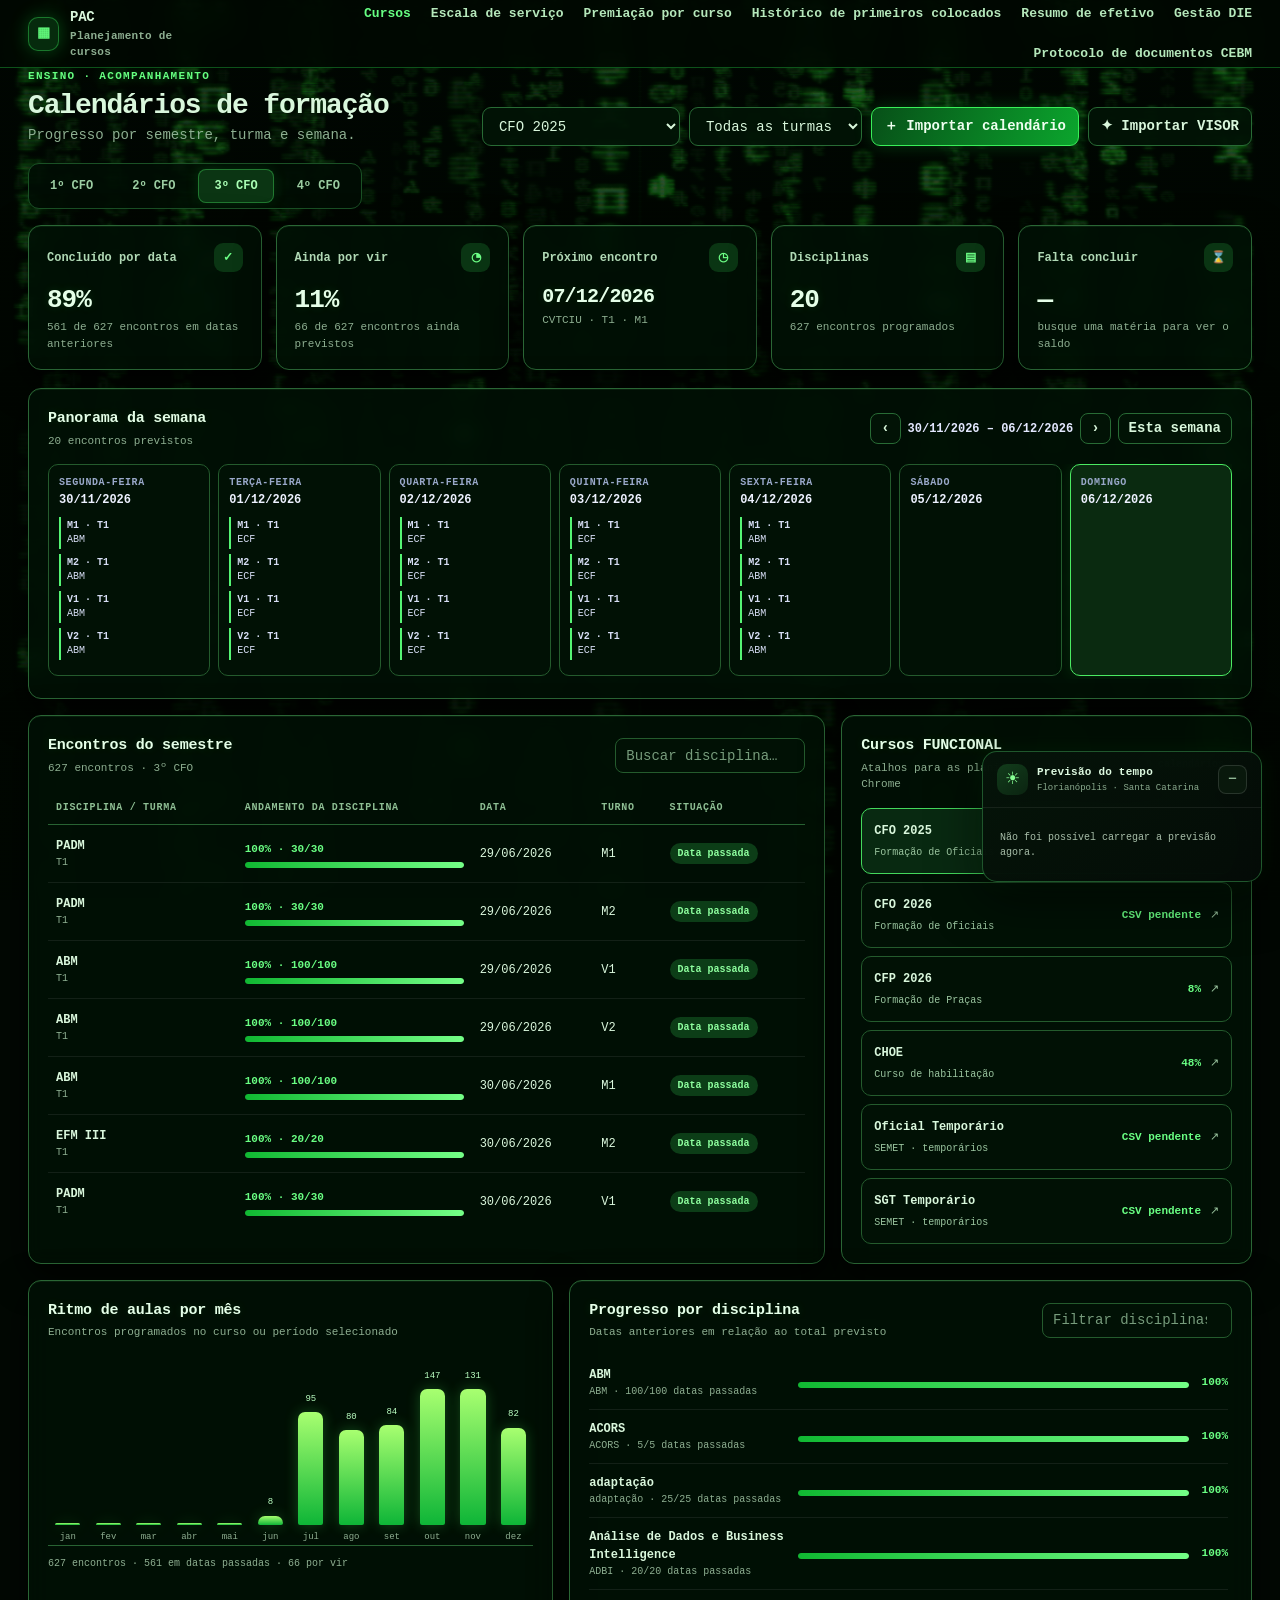
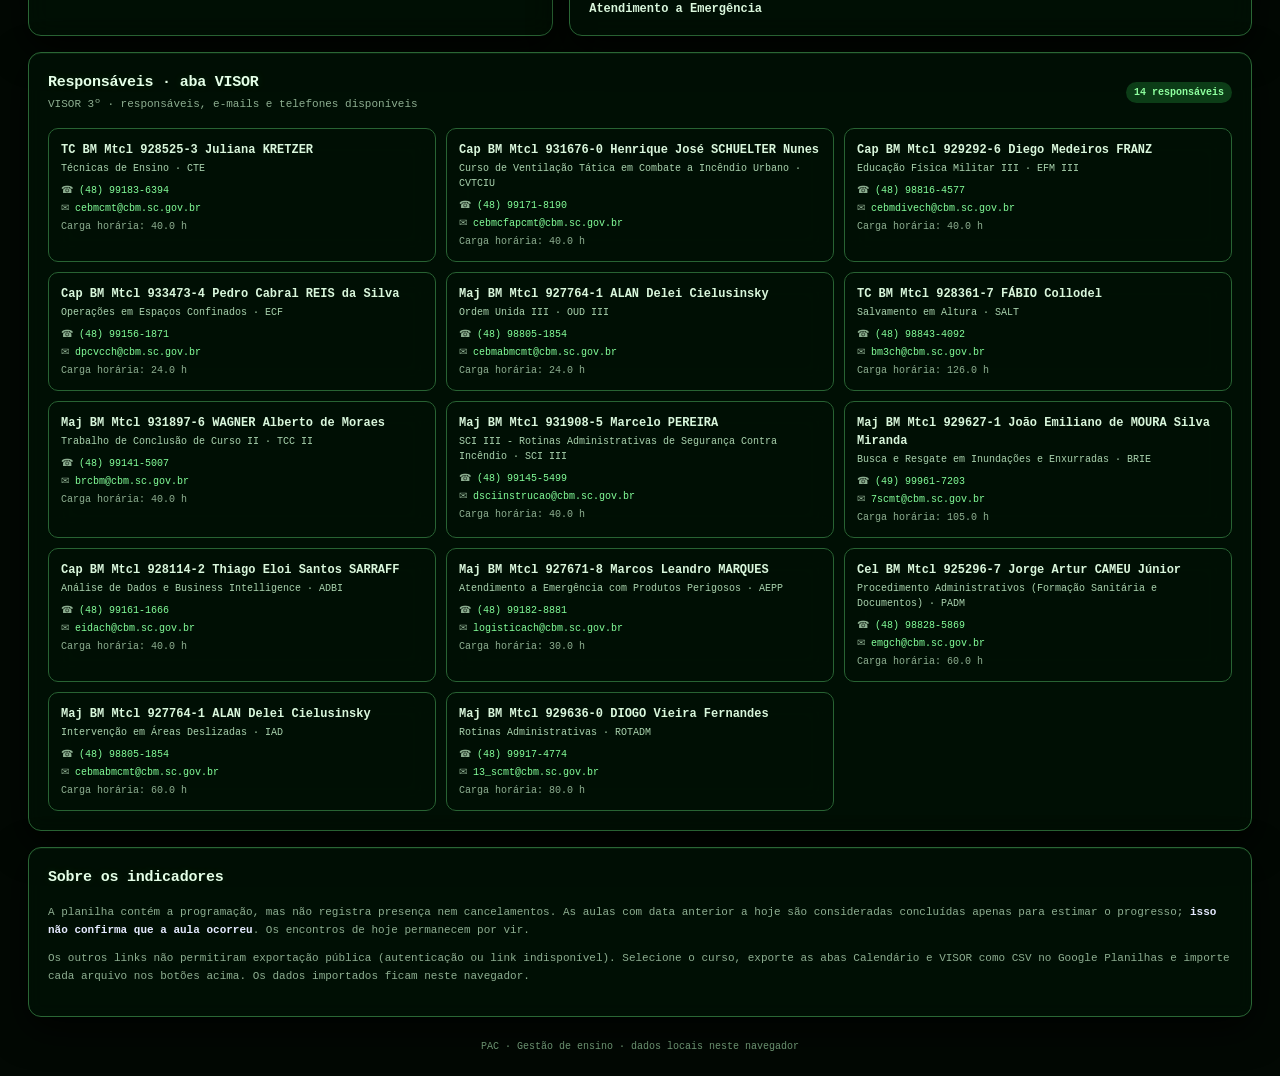
==== commit ea2f163d: "Add aggregated personnel summary view" ====
--- a/index.html
+++ b/index.html
@@ -65,7 +65,7 @@
   </style>
 </head>
 <body>
-  <div class="topbar"><div class="shell toprow"><div class="brand"><span class="brandmark" aria-hidden="true">▦</span><span>PAC <small>Planejamento de cursos</small></span></div><nav aria-label="Navegação principal" style="display:flex;align-items:center;gap:20px"><a class="toplink view-tab active" href="#cursos" data-view="courses">Cursos</a><a class="toplink view-tab" href="#escala" data-view="scale">Escala de serviço</a><a class="toplink view-tab" href="#premiacao" data-view="awards">Premiação por curso</a><a class="toplink view-tab" href="#historico-premiacao" data-view="awardHistory">Histórico de primeiros colocados</a><a class="toplink" href="https://docs.google.com/spreadsheets/d/1n3Te0nQfLP3Iv_ad-NUrSfMji36VcBTpXO7inzYCtwk/edit?gid=0#gid=0" target="_blank" rel="noopener">Gestão DIE</a><a class="toplink" href="https://docs.google.com/spreadsheets/d/1o3JP_DZQrceJobAeFI7MmUk5HAf_iby3ova5-FWOOu8/edit?gid=0#gid=0" target="_blank" rel="noopener">Protocolo de documentos CEBM</a></nav></div></div>
+  <div class="topbar"><div class="shell toprow"><div class="brand"><span class="brandmark" aria-hidden="true">▦</span><span>PAC <small>Planejamento de cursos</small></span></div><nav aria-label="Navegação principal" style="display:flex;align-items:center;gap:20px"><a class="toplink view-tab active" href="#cursos" data-view="courses">Cursos</a><a class="toplink view-tab" href="#escala" data-view="scale">Escala de serviço</a><a class="toplink view-tab" href="#premiacao" data-view="awards">Premiação por curso</a><a class="toplink view-tab" href="#historico-premiacao" data-view="awardHistory">Histórico de primeiros colocados</a><a class="toplink view-tab" href="#efetivo" data-view="personnelSummary">Resumo de efetivo</a><a class="toplink" href="https://docs.google.com/spreadsheets/d/1n3Te0nQfLP3Iv_ad-NUrSfMji36VcBTpXO7inzYCtwk/edit?gid=0#gid=0" target="_blank" rel="noopener">Gestão DIE</a><a class="toplink" href="https://docs.google.com/spreadsheets/d/1o3JP_DZQrceJobAeFI7MmUk5HAf_iby3ova5-FWOOu8/edit?gid=0#gid=0" target="_blank" rel="noopener">Protocolo de documentos CEBM</a></nav></div></div>
   <aside class="weather-widget" id="weatherWidget" aria-label="Previsão do tempo em Florianópolis"><div class="weather-widget-head"><div class="weather-widget-brand"><span class="weather-widget-mark" aria-hidden="true">☀</span><div><div class="weather-widget-title">Previsão do tempo</div><div class="weather-widget-location">Florianópolis · Santa Catarina</div></div></div><button class="weather-toggle" id="weatherToggle" type="button" aria-label="Recolher previsão do tempo" aria-expanded="true">−</button></div><div class="weather-widget-body"><div class="weather-widget-error" id="weatherLoading" aria-live="polite">Carregando previsão…</div><div id="weatherWidgetContent" hidden></div></div></aside>
   <main class="shell" id="courseView">
     <div class="heading"><div><div class="eyebrow">Ensino · acompanhamento</div><h1>Calendários de formação</h1><p class="subtitle">Progresso por semestre, turma e semana.</p></div><div class="actions"><select class="select" id="cursoSelect" aria-label="Selecionar curso"></select><select class="select" id="turmaSelect" aria-label="Filtrar turma"><option value="">Todas as turmas</option></select><label class="button primary">＋ Importar calendário<input id="csvInput" type="file" accept=".csv,text/csv"></label><label class="button">✦ Importar VISOR<input id="visorInput" type="file" accept=".csv,text/csv"></label></div></div>
@@ -103,12 +103,20 @@
       <div class="awards-summary"><span id="historyResultCount" aria-live="polite"></span><button class="awards-clear" id="historyClear" type="button">Limpar filtros</button></div><div class="awards-grid" id="historyCards"></div><div class="awards-note">Os dados refletem os registros disponíveis na planilha vinculada.</div>
     </section>
   </main>
+  <main class="shell" id="personnelSummaryView" hidden>
+    <div class="heading awards-heading"><div><div class="eyebrow">Gestão de ensino · visão agregada</div><h1>Resumo de efetivo e turmas</h1><p class="subtitle">Contagens agrupadas da planilha por situação, unidade e pelotão.</p></div><a class="button" href="https://docs.google.com/spreadsheets/d/1OPAqEzMKN0nUAWYtSLJCm4GfQeqZv-tEFnaHlGzAliE/edit?gid=1879603642#gid=1879603642" target="_blank" rel="noopener noreferrer">Abrir planilha original ↗</a></div>
+    <section class="panel"><div class="panel-head"><div><h2 class="panel-title">Distribuição dos registros</h2><div class="panel-caption">Os cartões exibem totais agregados, sem dados pessoais.</div></div><span class="badge" id="personnelTotal"></span></div>
+      <div class="awards-filters personnel-filters"><input class="awards-control awards-search" id="personnelSearch" type="search" placeholder="Buscar grupo ou categoria…" aria-label="Pesquisar grupos"><select class="awards-control" id="personnelGroup" aria-label="Filtrar agrupamento"><option value="">Todos os agrupamentos</option></select></div>
+      <div class="awards-summary"><span id="personnelResultCount" aria-live="polite"></span><button class="awards-clear" id="personnelClear" type="button">Limpar filtros</button></div><div class="awards-grid" id="personnelCards"></div><div class="awards-note">As categorias sem preenchimento são contabilizadas separadamente. A planilha original continua disponível no link acima.</div>
+    </section>
+  </main>
   <div class="footer shell">PAC · Gestão de ensino · dados locais neste navegador</div><div class="toast" id="toast" role="status"></div>
   <script src="./cfo2025-data.js"></script>
   <script src="./choe-data.js"></script>
   <script src="./cfp2026-data.js"></script>
   <script src="./premiacao-data.js"></script>
   <script src="./premiacao-historico-data.js"></script>
+  <script src="./pessoal-resumo-data.js"></script>
   <script>
     const courses=[
       {id:'cfo25',name:'CFO 2025',type:'Formação de Oficiais',url:'https://docs.google.com/spreadsheets/d/1EhVAehdFPpoIuljA_eQC9D1lrc0us4eEbFu4IKKkorw/edit?gid=1937427239#gid=1937427239'},
@@ -153,8 +161,10 @@
     function fillHistorySelect(id,key,placeholder){const select=document.querySelector('#'+id),values=[...new Set(premiacaoHistoricoData.map(row=>row[key]).filter(Boolean))].sort((a,b)=>a.localeCompare(b,'pt-BR',{numeric:true}));select.innerHTML='<option value="">'+placeholder+'</option>'+values.map(value=>'<option value="'+esc(value)+'">'+esc(value)+'</option>').join('')}
     function renderAwardHistory(){const query=normalizeAward(document.querySelector('#historySearch').value),year=document.querySelector('#historyYear').value,course=document.querySelector('#historyCourse').value,locationFilter=document.querySelector('#historyLocation').value,rows=premiacaoHistoricoData.filter(row=>(!year||row.year===year)&&(!course||row.course===course)&&(!locationFilter||row.location===locationFilter)&&(!query||normalizeAward(Object.values(row).join(' ')).includes(query)));document.querySelector('#historyResultCount').textContent='Exibindo '+rows.length+' de '+premiacaoHistoricoData.length+' registros';const host=document.querySelector('#historyCards');if(!rows.length){host.innerHTML='<div class="awards-empty"><strong>Nenhum resultado encontrado</strong>Ajuste a pesquisa ou limpe os filtros.</div>';return}host.innerHTML=rows.map(row=>{const links=[row.biUrl?'<a href="'+esc(row.biUrl)+'" target="_blank" rel="noopener noreferrer">Abrir boletim ↗</a>':'',row.processUrl?'<a href="'+esc(row.processUrl)+'" target="_blank" rel="noopener noreferrer">Abrir processo ↗</a>':''].filter(Boolean).join(' · ')||'—';return '<article class="award-card"><div class="award-card-head"><div class="award-title">'+esc(row.firstPlace||'Primeiro colocado não informado')+'</div><div class="award-tags"><span class="award-tag course">'+esc(row.course)+'</span><span class="award-tag">'+esc(row.year)+'</span></div></div><div class="award-institution">'+esc(row.location||'Local não informado')+' · Turma '+esc(row.classNumber||'—')+'</div>'+(row.className?'<div class="award-requirements">'+esc(row.className)+'</div>':'')+'<div class="award-extra"><div><div class="award-extra-label">Período</div><div class="award-extra-value">'+esc([row.start,row.end].filter(Boolean).join(' – ')||'—')+'</div></div><div><div class="award-extra-label">Registro / documentos</div><div class="award-extra-value">'+esc(row.bi||'')+(row.bi&&row.sgpe?'<br>':'')+esc(row.sgpe||'')+(row.process?'<br>'+esc(row.process):'')+(links!=='—'?'<br>'+links:'')+'</div></div></div></article>'}).join('')}
     function initAwardHistory(){fillHistorySelect('historyYear','year','Todos os anos');fillHistorySelect('historyCourse','course','Todos os cursos');fillHistorySelect('historyLocation','location','Todos os locais');document.querySelector('#historyTotal').textContent=premiacaoHistoricoData.length+' registros';['historySearch','historyYear','historyCourse','historyLocation'].forEach(id=>document.querySelector('#'+id).addEventListener(id==='historySearch'?'input':'change',renderAwardHistory));document.querySelector('#historyClear').addEventListener('click',()=>{document.querySelector('#historySearch').value='';['historyYear','historyCourse','historyLocation'].forEach(id=>document.querySelector('#'+id).value='');renderAwardHistory()});renderAwardHistory()}
-    function setView(view){const isScale=view==='scale',isAwards=view==='awards',isHistory=view==='awardHistory';document.querySelector('#courseView').hidden=isScale||isAwards||isHistory;document.querySelector('#scaleView').hidden=!isScale;document.querySelector('#awardsView').hidden=!isAwards;document.querySelector('#awardHistoryView').hidden=!isHistory;document.querySelectorAll('.view-tab').forEach(a=>a.classList.toggle('active',a.dataset.view===view));history.replaceState(null,'',isScale?'#escala':isAwards?'#premiacao':isHistory?'#historico-premiacao':'#cursos');window.scrollTo(0,0)}
-    document.querySelectorAll('.view-tab').forEach(a=>a.addEventListener('click',e=>{e.preventDefault();setView(a.dataset.view)}));initAwards();initAwardHistory();renderServiceCalendar();loadWeatherWidget();document.querySelector('#weatherToggle').addEventListener('click',()=>{const widget=document.querySelector('#weatherWidget'),button=document.querySelector('#weatherToggle'),collapsed=widget.classList.toggle('collapsed');button.textContent=collapsed?'+':'−';button.setAttribute('aria-expanded',String(!collapsed));button.setAttribute('aria-label',collapsed?'Expandir previsão do tempo':'Recolher previsão do tempo')});if(location.hash==='#escala')setView('scale');else if(location.hash==='#premiacao')setView('awards');else if(location.hash==='#historico-premiacao')setView('awardHistory');
+    function renderPersonnelSummary(){const query=normalizeAward(document.querySelector('#personnelSearch').value),selected=document.querySelector('#personnelGroup').value,groups=pessoalResumoData.groups.filter(group=>!selected||group.group===selected),items=[];groups.forEach(group=>{group.items.forEach(item=>items.push({group:group.group,label:item.label,count:item.count}));if(group.withoutValue)items.push({group:group.group,label:'Sem preenchimento',count:group.withoutValue})});const rows=items.filter(item=>!query||normalizeAward(item.group+' '+item.label).includes(query));document.querySelector('#personnelResultCount').textContent='Exibindo '+rows.length+' de '+items.length+' categorias';const host=document.querySelector('#personnelCards');if(!rows.length){host.innerHTML='<div class="awards-empty"><strong>Nenhum resultado encontrado</strong>Ajuste a pesquisa ou limpe os filtros.</div>';return}host.innerHTML=rows.map(item=>'<article class="award-card"><div class="award-card-head"><div class="award-title">'+esc(item.label)+'</div><div class="award-tags"><span class="award-tag course">'+esc(item.group)+'</span></div></div><div class="award-institution">'+item.count.toLocaleString('pt-BR')+' registros</div></article>').join('')}
+    function initPersonnelSummary(){const select=document.querySelector('#personnelGroup');pessoalResumoData.groups.forEach(group=>select.add(new Option(group.group,group.group)));document.querySelector('#personnelTotal').textContent=pessoalResumoData.total.toLocaleString('pt-BR')+' registros';document.querySelector('#personnelSearch').addEventListener('input',renderPersonnelSummary);select.addEventListener('change',renderPersonnelSummary);document.querySelector('#personnelClear').addEventListener('click',()=>{document.querySelector('#personnelSearch').value='';select.value='';renderPersonnelSummary()});renderPersonnelSummary()}
+    function setView(view){const isScale=view==='scale',isAwards=view==='awards',isHistory=view==='awardHistory',isPersonnel=view==='personnelSummary';document.querySelector('#courseView').hidden=isScale||isAwards||isHistory||isPersonnel;document.querySelector('#scaleView').hidden=!isScale;document.querySelector('#awardsView').hidden=!isAwards;document.querySelector('#awardHistoryView').hidden=!isHistory;document.querySelector('#personnelSummaryView').hidden=!isPersonnel;document.querySelectorAll('.view-tab').forEach(a=>a.classList.toggle('active',a.dataset.view===view));history.replaceState(null,'',isScale?'#escala':isAwards?'#premiacao':isHistory?'#historico-premiacao':isPersonnel?'#efetivo':'#cursos');window.scrollTo(0,0)}
+    document.querySelectorAll('.view-tab').forEach(a=>a.addEventListener('click',e=>{e.preventDefault();setView(a.dataset.view)}));initAwards();initAwardHistory();initPersonnelSummary();renderServiceCalendar();loadWeatherWidget();document.querySelector('#weatherToggle').addEventListener('click',()=>{const widget=document.querySelector('#weatherWidget'),button=document.querySelector('#weatherToggle'),collapsed=widget.classList.toggle('collapsed');button.textContent=collapsed?'+':'−';button.setAttribute('aria-expanded',String(!collapsed));button.setAttribute('aria-label',collapsed?'Expandir previsão do tempo':'Recolher previsão do tempo')});if(location.hash==='#escala')setView('scale');else if(location.hash==='#premiacao')setView('awards');else if(location.hash==='#historico-premiacao')setView('awardHistory');else if(location.hash==='#efetivo')setView('personnelSummary');
     select.addEventListener('change',()=>{classSelect.value='';render()});document.querySelectorAll('.course').forEach(el=>el.addEventListener('click',()=>{select.value=el.dataset.course;classSelect.value='';render()}));classSelect.addEventListener('change',render);document.querySelector('#busca').addEventListener('input',render);document.querySelector('#buscaDisciplina').addEventListener('input',render);document.querySelectorAll('.period-tab').forEach(el=>el.addEventListener('click',()=>{activeSemester=Number(el.dataset.semester);classSelect.value='';render()}));document.querySelector('#weekPrev').addEventListener('click',()=>{weekStart.setDate(weekStart.getDate()-7);render()});document.querySelector('#weekNext').addEventListener('click',()=>{weekStart.setDate(weekStart.getDate()+7);render()});document.querySelector('#weekToday').addEventListener('click',()=>{weekStart=mondayOf(new Date());render()});document.querySelector('#csvInput').addEventListener('change',async e=>{const file=e.target.files[0];if(!file)return;try{const storageKey=select.value==='cfo25'?`cfo25_${activeSemester}`:select.value;stored[storageKey]=parseCSV(await file.text());localStorage.setItem(key,JSON.stringify(stored));render();toast(`${stored[storageKey].length} encontros importados para ${select.selectedOptions[0].text}${select.value==='cfo25'?` · ${activeSemester}º CFO`:''}.`)}catch(err){toast(err.message)}e.target.value=''});document.querySelector('#visorInput').addEventListener('change',async e=>{const file=e.target.files[0];if(!file)return;try{const storageKey=`${select.value}_visor`;stored[storageKey]=parseVisorCSV(await file.text());localStorage.setItem(key,JSON.stringify(stored));render();toast(`${stored[storageKey].length} responsáveis importados da aba VISOR.`)}catch(err){toast(err.message)}e.target.value=''});render();
   </script>
 </body>
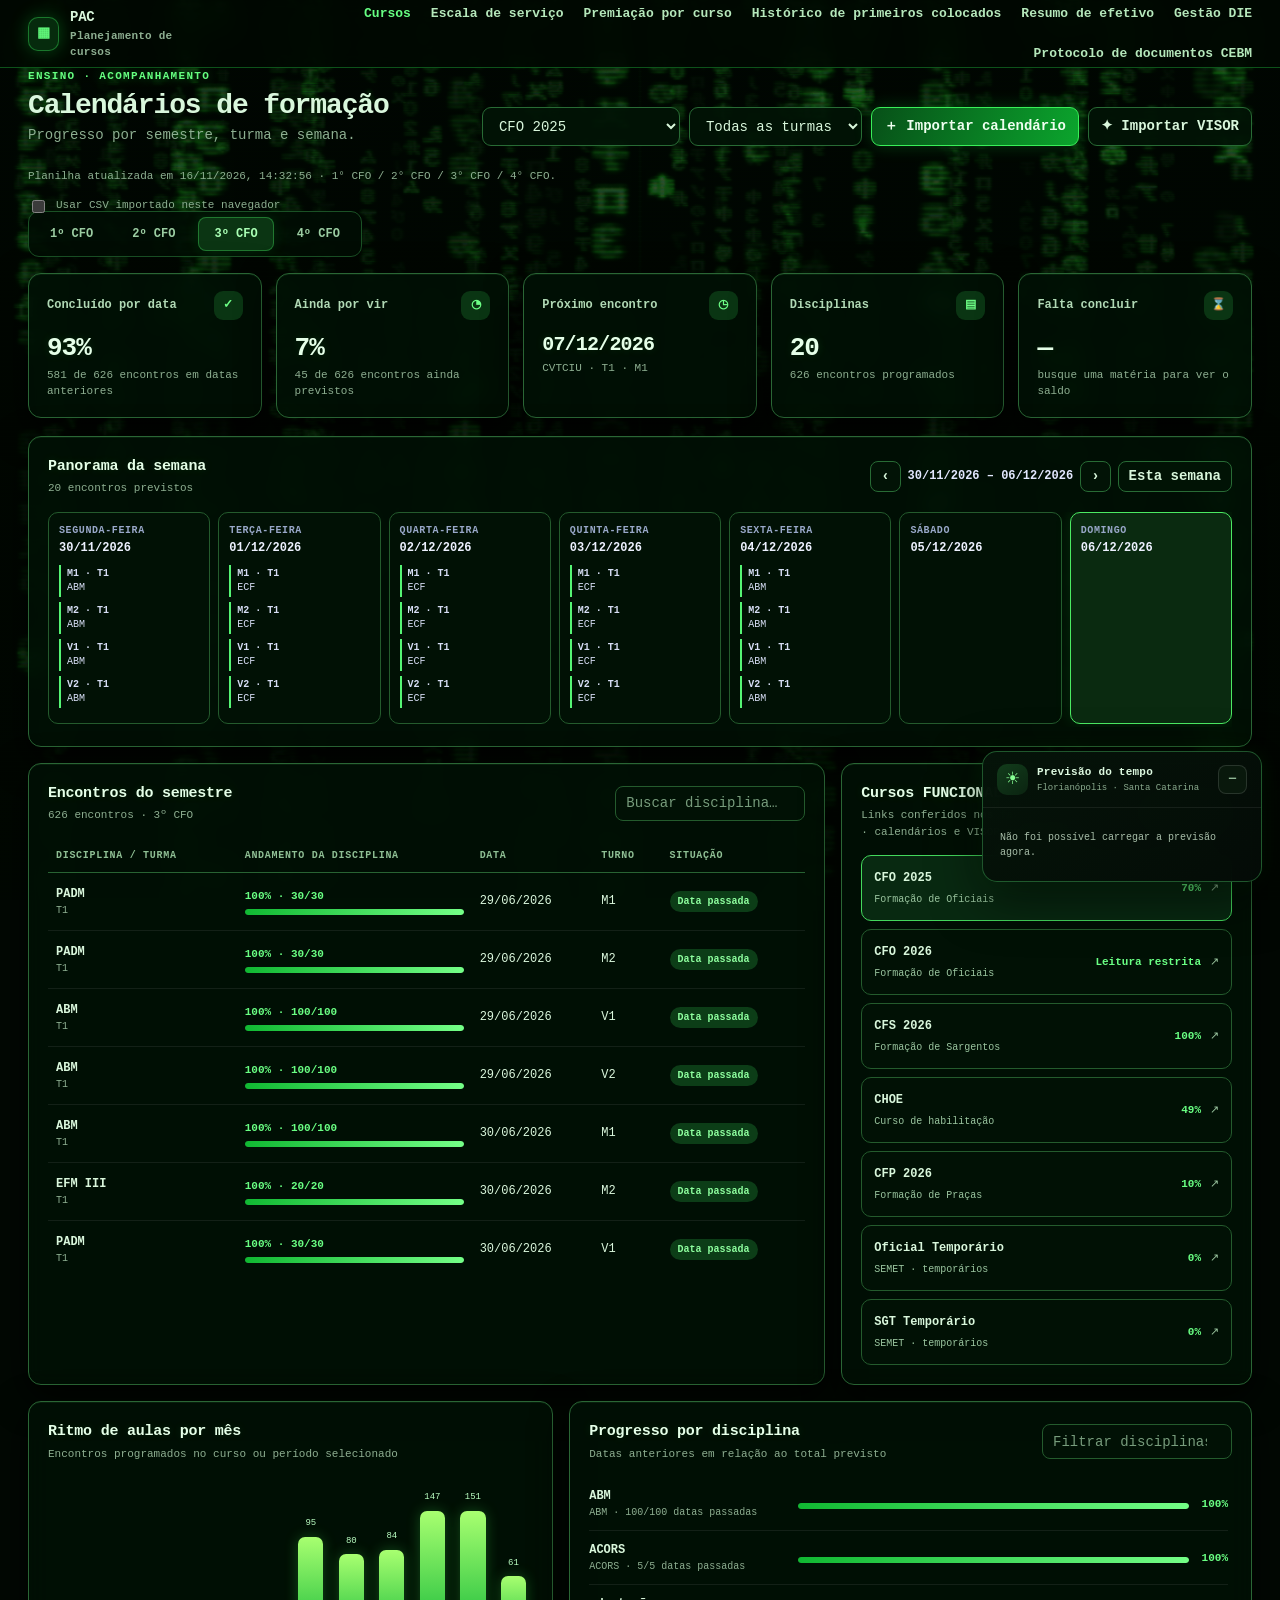
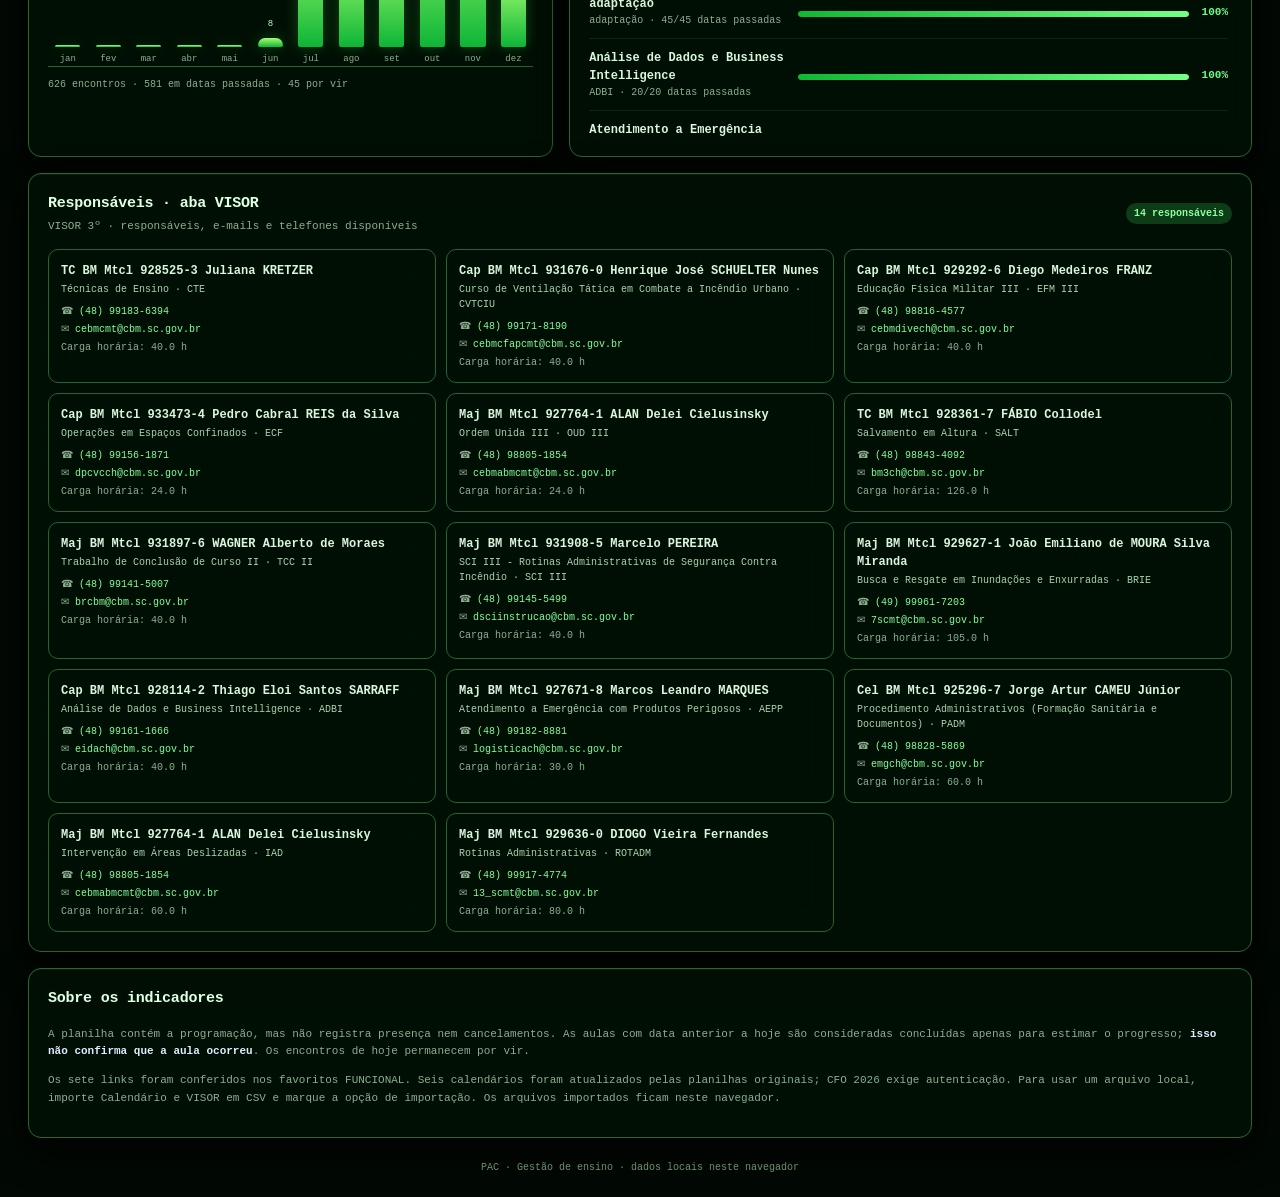
==== commit 2daf1c17: "Atualizar Cursos FUNCIONAL pelas planilhas e incluir CFS e novos links SEMET" ====
--- a/index.html
+++ b/index.html
@@ -69,6 +69,7 @@
   <aside class="weather-widget" id="weatherWidget" aria-label="Previsão do tempo em Florianópolis"><div class="weather-widget-head"><div class="weather-widget-brand"><span class="weather-widget-mark" aria-hidden="true">☀</span><div><div class="weather-widget-title">Previsão do tempo</div><div class="weather-widget-location">Florianópolis · Santa Catarina</div></div></div><button class="weather-toggle" id="weatherToggle" type="button" aria-label="Recolher previsão do tempo" aria-expanded="true">−</button></div><div class="weather-widget-body"><div class="weather-widget-error" id="weatherLoading" aria-live="polite">Carregando previsão…</div><div id="weatherWidgetContent" hidden></div></div></aside>
   <main class="shell" id="courseView">
     <div class="heading"><div><div class="eyebrow">Ensino · acompanhamento</div><h1>Calendários de formação</h1><p class="subtitle">Progresso por semestre, turma e semana.</p></div><div class="actions"><select class="select" id="cursoSelect" aria-label="Selecionar curso"></select><select class="select" id="turmaSelect" aria-label="Filtrar turma"><option value="">Todas as turmas</option></select><label class="button primary">＋ Importar calendário<input id="csvInput" type="file" accept=".csv,text/csv"></label><label class="button">✦ Importar VISOR<input id="visorInput" type="file" accept=".csv,text/csv"></label></div></div>
+    <p class="note" id="courseSourceStatus" role="status"></p><label class="note" style="display:flex;align-items:center;gap:8px"><input type="checkbox" id="useLocalImports"> Usar CSV importado neste navegador</label>
     <nav class="period-tabs" id="semesterTabs" aria-label="Semestre do CFO 2025"><button class="period-tab" data-semester="1">1º CFO</button><button class="period-tab" data-semester="2">2º CFO</button><button class="period-tab" data-semester="3">3º CFO</button><button class="period-tab" data-semester="4">4º CFO</button></nav>
     <section class="metrics" aria-label="Indicadores do curso selecionado">
       <article class="metric"><div class="metric-label">Concluído por data <span class="metric-icon">✓</span></div><div class="metric-value" id="realizadas">—</div><div class="metric-note" id="realizadasNota">encontros em datas anteriores</div></article>
@@ -79,11 +80,11 @@
     <section class="panel week-panel"><div class="panel-head"><div><h2 class="panel-title">Panorama da semana</h2><div class="panel-caption" id="weekCaption">Encontros previstos nesta semana</div></div><div class="week-nav"><button id="weekPrev" aria-label="Semana anterior">‹</button><span class="week-range" id="weekRange"></span><button id="weekNext" aria-label="Próxima semana">›</button><button id="weekToday">Esta semana</button></div></div><div class="week-list" id="weekList"></div></section>
     <div class="layout">
       <section class="panel"><div class="panel-head"><div><h2 class="panel-title">Encontros do semestre</h2><div class="panel-caption" id="tableCaption">Selecione um curso</div></div><input class="search" id="busca" type="search" placeholder="Buscar disciplina…" aria-label="Buscar disciplina"></div><div class="table-wrap"><table><thead><tr><th>Disciplina / turma</th><th>Andamento da disciplina</th><th>Data</th><th>Turno</th><th>Situação</th></tr></thead><tbody id="aulasBody"></tbody></table></div><div class="empty" id="aulasEmpty" hidden><strong>Sem calendário importado</strong>Exporte a planilha como CSV e importe aqui para calcular as métricas.</div></section>
-      <section class="panel" id="cursos"><div class="panel-head"><div><h2 class="panel-title">Cursos FUNCIONAL</h2><div class="panel-caption">Atalhos para as planilhas salvas no Chrome</div></div><span class="badge" id="cursosCount">6 calendários</span></div><div class="course-list" id="courseList"></div></section>
+      <section class="panel" id="cursos"><div class="panel-head"><div><h2 class="panel-title">Cursos FUNCIONAL</h2><div class="panel-caption">Links conferidos nos favoritos FUNCIONAL · calendários e VISOR atualizados</div></div><span class="badge" id="cursosCount">7 calendários</span></div><div class="course-list" id="courseList"></div></section>
     </div>
     <div class="analytics-grid"><section class="panel"><div class="panel-head"><div><h2 class="panel-title">Ritmo de aulas por mês</h2><div class="panel-caption">Encontros programados no curso ou período selecionado</div></div></div><div class="chart-bars" id="monthChart" role="img" aria-label="Gráfico de encontros por mês"></div><div class="chart-legend" id="monthLegend"></div></section><section class="panel"><div class="panel-head"><div><h2 class="panel-title">Progresso por disciplina</h2><div class="panel-caption">Datas anteriores em relação ao total previsto</div></div><input class="search" id="buscaDisciplina" type="search" placeholder="Filtrar disciplinas…" aria-label="Filtrar progresso por disciplina"></div><div class="discipline-chart" id="disciplineList"></div><div class="empty" id="disciplineEmpty" hidden>Nenhuma disciplina disponível neste calendário.</div></section></div>
     <section class="panel" style="margin-top:16px"><div class="panel-head"><div><h2 class="panel-title">Responsáveis · aba VISOR</h2><div class="panel-caption" id="visorCaption">Coordenadores e telefones informados na planilha</div></div><span class="badge" id="contactCount">0 responsáveis</span></div><div class="contacts-grid" id="contactGrid"></div><div class="empty" id="contactEmpty" hidden><strong>Dados da aba VISOR não disponíveis</strong>Para este curso, exporte a aba VISOR como CSV e use “Importar VISOR”.</div></section>
-    <section class="panel" style="margin-top:16px"><div class="panel-head"><div><h2 class="panel-title">Sobre os indicadores</h2></div></div><p class="note">A planilha contém a programação, mas não registra presença nem cancelamentos. As aulas com data anterior a hoje são consideradas concluídas apenas para estimar o progresso; <strong>isso não confirma que a aula ocorreu</strong>. Os encontros de hoje permanecem por vir.</p><p class="note">Os outros links não permitiram exportação pública (autenticação ou link indisponível). Selecione o curso, exporte as abas Calendário e VISOR como CSV no Google Planilhas e importe cada arquivo nos botões acima. Os dados importados ficam neste navegador.</p></section>
+    <section class="panel" style="margin-top:16px"><div class="panel-head"><div><h2 class="panel-title">Sobre os indicadores</h2></div></div><p class="note">A planilha contém a programação, mas não registra presença nem cancelamentos. As aulas com data anterior a hoje são consideradas concluídas apenas para estimar o progresso; <strong>isso não confirma que a aula ocorreu</strong>. Os encontros de hoje permanecem por vir.</p><p class="note">Os sete links foram conferidos nos favoritos FUNCIONAL. Seis calendários foram atualizados pelas planilhas originais; CFO 2026 exige autenticação. Para usar um arquivo local, importe Calendário e VISOR em CSV e marque a opção de importação. Os arquivos importados ficam neste navegador.</p></section>
   </main>
   <main class="shell" id="scaleView" hidden>
     <div class="heading"><div><div class="eyebrow">Centro de Ensino Bombeiro Militar</div><h1>Escala de serviço · Novembro 2026</h1><p class="subtitle">Oficial de dia do CEBM · período de 1 a 30 de novembro · 1ª versão</p></div><div class="view-actions"><a class="button" href="https://drive.google.com/file/d/1XGbt8mzQXjvrH4bIZZD6Qd-aQcD6zbqS/view" target="_blank" rel="noopener noreferrer">Abrir planilha original ↗</a></div></div>
@@ -111,38 +112,29 @@
     </section>
   </main>
   <div class="footer shell">PAC · Gestão de ensino · dados locais neste navegador</div><div class="toast" id="toast" role="status"></div>
-  <script src="./cfo2025-data.js"></script>
-  <script src="./choe-data.js"></script>
-  <script src="./cfp2026-data.js"></script>
+  <script src="./cursos-funcional-data.js"></script>
   <script src="./premiacao-data.js"></script>
   <script src="./premiacao-historico-data.js"></script>
   <script src="./pessoal-resumo-data.js"></script>
   <script>
-    const courses=[
-      {id:'cfo25',name:'CFO 2025',type:'Formação de Oficiais',url:'https://docs.google.com/spreadsheets/d/1EhVAehdFPpoIuljA_eQC9D1lrc0us4eEbFu4IKKkorw/edit?gid=1937427239#gid=1937427239'},
-      {id:'cfo26',name:'CFO 2026',type:'Formação de Oficiais',url:'https://docs.google.com/spreadsheets/d/1-goOK2oKjPrJ5ziMfyoWw-_cTkAMjZp6np-9B99dD6o/edit?gid=1937427239#gid=1937427239'},
-      {id:'cfp26',name:'CFP 2026',type:'Formação de Praças',url:'https://docs.google.com/spreadsheets/d/1V41Eld4SOESx0CEeO2IA_KCLcVcgo_pc5CMN5e78HQE/edit?gid=0#gid=0'},
-      {id:'choe',name:'CHOE',type:'Curso de habilitação',url:'https://docs.google.com/spreadsheets/d/1-adJ2yCPs-T-Zvnn9LrV4vwrVDdr4lxpcJev9t2qClU/edit?gid=841735628#gid=841735628'},
-      {id:'of-temp',name:'Oficial Temporário',type:'SEMET · temporários',url:'https://docs.google.com/spreadsheets/d/1ZYFqBGgybDz9RWCJgTNlhh9kbR_2wkN2xwQrhDjLDrs/edit?gid=1937427239#gid=1937427239'},
-      {id:'sgt-temp',name:'SGT Temporário',type:'SEMET · temporários',url:'https://docs.google.com/spreadsheets/d/1zo4JxEtnjFeTKlhwHbEMXm4DD0tY6bmgTK8v1wXArcU/edit?gid=1937427239#gid=1937427239'}
-    ];
-    const key='pac-calendar-data-v1';let stored={};try{stored=JSON.parse(localStorage.getItem(key)||'{}')}catch{}
+    const courses=Object.entries(funcionalCoursesData).map(([id,c])=>({id,name:c.name,type:c.type,url:c.url}));
+    const key='pac-calendar-data-v1';const useLocal=()=>document.querySelector('#useLocalImports').checked;let stored={};try{stored=JSON.parse(localStorage.getItem(key)||'{}')}catch{}
     const select=document.querySelector('#cursoSelect'),classSelect=document.querySelector('#turmaSelect'),list=document.querySelector('#courseList');courses.forEach(c=>{select.add(new Option(c.name,c.id));list.insertAdjacentHTML('beforeend',`<a class="course" data-course="${c.id}" href="${c.url}" target="_blank" rel="noopener"><span><span class="course-name">${c.name}</span><br><span class="course-type">${c.type}</span></span><span class="course-right"><span class="course-pct" data-pct="${c.id}"></span><span class="open-link" aria-label="Abrir planilha">↗</span></span></a>`)});select.value='cfo25';
     const today=()=>{const d=new Date();return `${d.getFullYear()}-${String(d.getMonth()+1).padStart(2,'0')}-${String(d.getDate()).padStart(2,'0')}`};const fmt=d=>{if(!d)return '—';const [y,m,day]=d.split('-');return `${day}/${m}/${y}`};const esc=s=>String(s||'').replace(/[&<>"']/g,c=>({'&':'&amp;','<':'&lt;','>':'&gt;','"':'&quot;',"'":'&#39;'}[c]));
     const localDate=d=>`${d.getFullYear()}-${String(d.getMonth()+1).padStart(2,'0')}-${String(d.getDate()).padStart(2,'0')}`;const mondayOf=d=>{const x=new Date(d.getFullYear(),d.getMonth(),d.getDate());x.setDate(x.getDate()-((x.getDay()+6)%7));return x};let activeSemester=1,weekStart=mondayOf(new Date());
-    for(let sem=1;sem<=4;sem++){const dates=cfo2025Schedule.filter(x=>x.semester===sem).map(x=>x.date);if(dates.length&&today()>=dates[0]&&today()<=dates[dates.length-1])activeSemester=sem}
-    function baseRows(){if(select.value==='cfo25')return stored[`cfo25_${activeSemester}`]||cfo2025Schedule.filter(x=>x.semester===activeSemester);if(select.value==='choe')return stored.choe||choeSchedule;if(select.value==='cfp26')return stored.cfp26||cfp2026Schedule;return stored[select.value]||[]}
+    for(let sem=1;sem<=4;sem++){const dates=funcionalCoursesData.cfo25.schedule.filter(x=>x.semester===sem).map(x=>x.date);if(dates.length&&today()>=dates[0]&&today()<=dates[dates.length-1])activeSemester=sem}
+    function baseRows(){const id=select.value,source=funcionalCoursesData[id]?.schedule||[],manual=useLocal()?(stored[id==='cfo25'?`cfo25_${activeSemester}`:id]):null;return manual||source.filter(x=>id!=='cfo25'||x.semester===activeSemester)}
     function fillClasses(rows){const current=classSelect.value,classes=[...new Set(rows.map(x=>x.className).filter(Boolean))].sort();classSelect.innerHTML='<option value="">Todas as turmas</option>'+classes.map(x=>`<option value="${esc(x)}">${esc(x)}</option>`).join('');if(classes.includes(current))classSelect.value=current}
     function getRows(){const chosen=classSelect.value;return baseRows().filter(x=>!chosen||x.className===chosen).slice().sort((a,b)=>a.date.localeCompare(b.date)||(a.turn||a.start||'').localeCompare(b.turn||b.start||'')||a.disc.localeCompare(b.disc))}
     function renderWeek(rows,now){const end=new Date(weekStart);end.setDate(end.getDate()+6);const from=localDate(weekStart),to=localDate(end),inWeek=rows.filter(x=>x.date>=from&&x.date<=to),days=['segunda-feira','terça-feira','quarta-feira','quinta-feira','sexta-feira','sábado','domingo'];document.querySelector('#weekRange').textContent=`${fmt(from)} – ${fmt(to)}`;document.querySelector('#weekCaption').textContent=`${inWeek.length} encontro${inWeek.length===1?'':'s'} previsto${inWeek.length===1?'':'s'}${classSelect.value?' · '+classSelect.value:''}`;let html='';for(let i=0;i<7;i++){const date=new Date(weekStart);date.setDate(date.getDate()+i);const dateKey=localDate(date),lessons=inWeek.filter(x=>x.date===dateKey);html+=`<article class="day-card ${dateKey===now?'today':''}"><div class="day-name">${days[i]}</div><div class="day-date">${fmt(dateKey)}</div>${lessons.map(x=>`<div class="lesson-chip"><b>${esc(x.turn||x.start||'Aula')} · ${esc(x.className||'Turma')}</b>${esc(x.disc)}</div>`).join('')}</article>`}document.querySelector('#weekList').innerHTML=inWeek.length?html:'<div class="week-empty">Nenhum encontro previsto para esta semana e semestre.</div>'}
-    function getContacts(){const id=select.value,source=id==='cfo25'?(stored.cfo25_visor||cfo2025Visor.filter(x=>x.semester===activeSemester)):id==='choe'?(stored.choe_visor||choeVisor):id==='cfp26'?(stored.cfp26_visor||cfp2026Visor):(stored[`${id}_visor`]||[]);return id==='cfo25'?source.filter(x=>!x.semester||Number(x.semester)===activeSemester):source}
+    function getContacts(){const id=select.value,source=(useLocal()?stored[`${id}_visor`]:null)||funcionalCoursesData[id]?.visor||[];return id==='cfo25'?source.filter(x=>!x.semester||Number(x.semester)===activeSemester):source}
     function renderMonthChart(rows,past,future){const counts=Array(12).fill(0);rows.forEach(x=>{const month=Number(x.date.slice(5,7));if(month>=1&&month<=12)counts[month-1]++});const max=Math.max(1,...counts),abbr=['jan','fev','mar','abr','mai','jun','jul','ago','set','out','nov','dez'];document.querySelector('#monthChart').innerHTML=counts.map((count,i)=>`<div class="month-bar" title="${abbr[i]}: ${count} encontros"><span class="month-value">${count||''}</span><span class="month-bar-fill" style="height:${Math.max(count?5:1,count/max*100)}%"></span><span class="month-label">${abbr[i]}</span></div>`).join('');document.querySelector('#monthLegend').textContent=`${rows.length} encontros · ${past.length} em datas passadas · ${future.length} por vir`}
     function renderContacts(){const contacts=getContacts(),grid=document.querySelector('#contactGrid');document.querySelector('#contactCount').textContent=contacts.length===1?'1 responsável':`${contacts.length} responsáveis`;document.querySelector('#visorCaption').textContent=select.value==='cfo25'?`VISOR ${activeSemester}º · responsáveis, e-mails e telefones disponíveis`:select.value==='choe'?'VISOR CHOE · responsáveis, e-mails e telefones disponíveis':'Responsáveis importados da aba VISOR selecionada';document.querySelector('#contactEmpty').hidden=contacts.length>0;grid.innerHTML=contacts.map(p=>{const phone=p.phone&&p.phone!=='-'?`<div class="contact-meta">☎ <a href="tel:${String(p.phone).replace(/[^+\d]/g,'')}">${esc(p.phone)}</a></div>`:'<div class="contact-meta">☎ Telefone não informado</div>';const email=p.email&&p.email!=='-'?`<div class="contact-meta">✉ <a href="mailto:${esc(p.email)}">${esc(p.email)}</a></div>`:'';const hours=p.hours?`<div class="contact-meta">Carga horária: ${esc(p.hours)} h</div>`:'';return `<article class="contact-card"><div class="contact-name">${esc(p.responsible||'Responsável não informado')}</div><div class="contact-disc">${esc(p.name||p.disc)}${p.name&&p.disc?' · '+esc(p.disc):''}</div>${phone}${email}${hours}</article>`}).join('')}
-    function render(){const id=select.value,all=baseRows();fillClasses(all);const rows=getRows(),now=today(),past=rows.filter(x=>x.date<now),future=rows.filter(x=>x.date>=now),byDisc={};rows.forEach(x=>(byDisc[x.disc]??=[]).push(x));const search=document.querySelector('#busca').value.trim().toLocaleLowerCase('pt-BR');const materiaRows=search?rows.filter(x=>x.disc.toLocaleLowerCase('pt-BR').includes(search)):[],materiaFuturas=materiaRows.filter(x=>x.date>=now).length;document.querySelector('#materiaFalta').textContent=search?(materiaRows.length?String(materiaFuturas):'0'):'—';document.querySelector('#materiaNota').textContent=search?(materiaRows.length?`${materiaRows.length-materiaFuturas} concluído(s) por data · ${materiaRows.length} encontro(s) da matéria`:'nenhuma matéria encontrada'):'busque uma matéria para ver o saldo';
+    function render(){const id=select.value,all=baseRows(),source=funcionalCoursesData[id];document.querySelector('#courseSourceStatus').textContent=useLocal()&&stored[id==='cfo25'?`cfo25_${activeSemester}`:id]?'Exibindo o CSV importado neste navegador. Desmarque a opção para usar a planilha publicada.':source.status==='restricted'?'CFO 2026: a planilha exige autenticação. O link dos favoritos foi preservado; calendário pendente de uma exportação atualizada.':'Planilha atualizada em '+new Date(source.checked_at).toLocaleString('pt-BR',{timeZone:'America/Sao_Paulo'})+' · '+source.sheets.join(' / ')+'.';fillClasses(all);const rows=getRows(),now=today(),past=rows.filter(x=>x.date<now),future=rows.filter(x=>x.date>=now),byDisc={};rows.forEach(x=>(byDisc[x.disc]??=[]).push(x));const search=document.querySelector('#busca').value.trim().toLocaleLowerCase('pt-BR');const materiaRows=search?rows.filter(x=>x.disc.toLocaleLowerCase('pt-BR').includes(search)):[],materiaFuturas=materiaRows.filter(x=>x.date>=now).length;document.querySelector('#materiaFalta').textContent=search?(materiaRows.length?String(materiaFuturas):'0'):'—';document.querySelector('#materiaNota').textContent=search?(materiaRows.length?`${materiaRows.length-materiaFuturas} concluído(s) por data · ${materiaRows.length} encontro(s) da matéria`:'nenhuma matéria encontrada'):'busque uma matéria para ver o saldo';
       document.querySelector('#semesterTabs').hidden=id!=='cfo25';document.querySelectorAll('.period-tab').forEach(el=>el.classList.toggle('active',Number(el.dataset.semester)===activeSemester));document.querySelector('#realizadas').textContent=rows.length?`${Math.round(past.length/rows.length*100)}%`:'—';document.querySelector('#realizadasNota').textContent=rows.length?`${past.length} de ${rows.length} encontros em datas anteriores`:'nenhum encontro neste calendário';document.querySelector('#progresso').textContent=rows.length?`${Math.round(future.length/rows.length*100)}%`:'—';document.querySelector('#futurasNota').textContent=rows.length?`${future.length} de ${rows.length} encontros ainda previstos`:'nenhum encontro neste calendário';document.querySelector('#disciplinasTotal').textContent=Object.keys(byDisc).length||'—';document.querySelector('#disciplinasNota').textContent=classSelect.value?`${classSelect.value} · ${rows.length} encontros`:`${rows.length} encontros programados`;
       document.querySelector('#tableCaption').textContent=rows.length?`${rows.length} encontros · ${id==='cfo25'?`${activeSemester}º CFO`:select.selectedOptions[0].text}`:'Nenhum dado carregado para este curso';document.querySelector('#proxima').textContent=future[0]?fmt(future[0].date):'—';document.querySelector('#proximaNota').textContent=future[0]?`${future[0].disc} · ${future[0].className||'turma'} · ${future[0].turn||future[0].start||''}`:'nenhum encontro futuro';document.querySelector('#aulasEmpty').hidden=rows.length>0;document.querySelector('#aulasBody').innerHTML=rows.filter(x=>(x.disc+' '+x.className).toLocaleLowerCase('pt-BR').includes(search)).map(x=>{const total=byDisc[x.disc].length,concluidas=byDisc[x.disc].filter(item=>item.date<now).length,pct=Math.round(concluidas/total*100);return `<tr><td><div class="subject">${esc(x.disc)}</div><div class="subline">${esc(x.className||'Turma não informada')}</div></td><td class="table-progress"><span class="table-progress-value">${pct}% · ${concluidas}/${total}</span><div class="progress-line"><span style="width:${pct}%"></span></div></td><td>${fmt(x.date)}</td><td>${esc(x.turn||x.start||'—')}${x.end?' – '+esc(x.end):''}</td><td><span class="badge ${x.date>=now?'soon':''}">${x.date<now?'Data passada':x.date===now?'Hoje':'Prevista'}</span></td></tr>`}).join('');
       const contacts=getContacts(),fullNames=Object.fromEntries(contacts.map(x=>[x.disc,x.name])),disciplineQuery=document.querySelector('#buscaDisciplina').value.trim().toLocaleLowerCase('pt-BR'),normalizeText=value=>String(value||'').normalize('NFD').replace(/[\u0300-\u036f]/g,'').toLocaleLowerCase('pt-BR'),visibleDisciplines=Object.entries(byDisc).filter(([name])=>!disciplineQuery||normalizeText(`${name} ${fullNames[name]||''}`).includes(normalizeText(disciplineQuery))).sort((a,b)=>a[0].localeCompare(b[0]));document.querySelector('#disciplineEmpty').hidden=visibleDisciplines.length>0;document.querySelector('#disciplineEmpty').textContent=Object.keys(byDisc).length?'Nenhuma disciplina corresponde à pesquisa.':'Nenhuma disciplina disponível neste calendário.';document.querySelector('#disciplineList').innerHTML=visibleDisciplines.map(([name,items])=>{const done=items.filter(x=>x.date<now).length,pct=Math.round(done/items.length*100);return `<div class="discipline-row"><div><div class="discipline-name">${esc(fullNames[name]||name)}</div><div class="discipline-count">${esc(name)} · ${done}/${items.length} datas passadas</div></div><div class="progress-line"><span style="width:${pct}%"></span></div><div class="discipline-pct">${pct}%</div></div>`}).join('');renderWeek(rows,now);renderMonthChart(rows,past,future);renderContacts();
-      document.querySelectorAll('[data-pct]').forEach(el=>{const courseId=el.dataset.pct,r=courseId==='cfo25'?cfo2025Schedule:courseId==='choe'?(stored.choe||choeSchedule):courseId==='cfp26'?(stored.cfp26||cfp2026Schedule):(stored[courseId]||[]),done=r.filter(x=>x.date<now).length;el.textContent=r.length?`${Math.round(done/r.length*100)}%`:'CSV pendente'});document.querySelectorAll('.course').forEach(el=>el.classList.toggle('active',el.dataset.course===id));
+      document.querySelectorAll('[data-pct]').forEach(el=>{const courseId=el.dataset.pct,r=(useLocal()?stored[courseId]:null)||funcionalCoursesData[courseId]?.schedule||[],done=r.filter(x=>x.date<now).length;el.textContent=r.length?`${Math.round(done/r.length*100)}%`:'Leitura restrita'});document.querySelectorAll('.course').forEach(el=>el.classList.toggle('active',el.dataset.course===id));
     }
     function readCSVRows(text){const first=text.split(/\r?\n/,1)[0],delim=(first.match(/;/g)||[]).length>(first.match(/,/g)||[]).length?';':',';const lines=[];let row=[],cell='',quoted=false;for(let i=0;i<text.length;i++){const c=text[i];if(c==='"'&&quoted&&text[i+1]==='"'){cell+='"';i++}else if(c==='"')quoted=!quoted;else if(c===delim&&!quoted){row.push(cell.trim());cell=''}else if((c==='\n'||c==='\r')&&!quoted){if(c==='\r'&&text[i+1]==='\n')i++;row.push(cell.trim());if(row.some(Boolean))lines.push(row);row=[];cell=''}else cell+=c}row.push(cell.trim());if(row.some(Boolean))lines.push(row);return lines}
     function parseDate(s){s=String(s||'').trim();let m=s.match(/^(\d{1,2})\/(\d{1,2})\/(\d{4})$/);if(m)return `${m[3]}-${m[2].padStart(2,'0')}-${m[1].padStart(2,'0')}`;return /^\d{4}-\d{2}-\d{2}$/.test(s)?s:''}
@@ -165,7 +157,8 @@
     function initPersonnelSummary(){const select=document.querySelector('#personnelGroup');pessoalResumoData.groups.forEach(group=>select.add(new Option(group.group,group.group)));document.querySelector('#personnelTotal').textContent=pessoalResumoData.total.toLocaleString('pt-BR')+' registros';document.querySelector('#personnelSearch').addEventListener('input',renderPersonnelSummary);select.addEventListener('change',renderPersonnelSummary);document.querySelector('#personnelClear').addEventListener('click',()=>{document.querySelector('#personnelSearch').value='';select.value='';renderPersonnelSummary()});renderPersonnelSummary()}
     function setView(view){const isScale=view==='scale',isAwards=view==='awards',isHistory=view==='awardHistory',isPersonnel=view==='personnelSummary';document.querySelector('#courseView').hidden=isScale||isAwards||isHistory||isPersonnel;document.querySelector('#scaleView').hidden=!isScale;document.querySelector('#awardsView').hidden=!isAwards;document.querySelector('#awardHistoryView').hidden=!isHistory;document.querySelector('#personnelSummaryView').hidden=!isPersonnel;document.querySelectorAll('.view-tab').forEach(a=>a.classList.toggle('active',a.dataset.view===view));history.replaceState(null,'',isScale?'#escala':isAwards?'#premiacao':isHistory?'#historico-premiacao':isPersonnel?'#efetivo':'#cursos');window.scrollTo(0,0)}
     document.querySelectorAll('.view-tab').forEach(a=>a.addEventListener('click',e=>{e.preventDefault();setView(a.dataset.view)}));initAwards();initAwardHistory();initPersonnelSummary();renderServiceCalendar();loadWeatherWidget();document.querySelector('#weatherToggle').addEventListener('click',()=>{const widget=document.querySelector('#weatherWidget'),button=document.querySelector('#weatherToggle'),collapsed=widget.classList.toggle('collapsed');button.textContent=collapsed?'+':'−';button.setAttribute('aria-expanded',String(!collapsed));button.setAttribute('aria-label',collapsed?'Expandir previsão do tempo':'Recolher previsão do tempo')});if(location.hash==='#escala')setView('scale');else if(location.hash==='#premiacao')setView('awards');else if(location.hash==='#historico-premiacao')setView('awardHistory');else if(location.hash==='#efetivo')setView('personnelSummary');
-    select.addEventListener('change',()=>{classSelect.value='';render()});document.querySelectorAll('.course').forEach(el=>el.addEventListener('click',()=>{select.value=el.dataset.course;classSelect.value='';render()}));classSelect.addEventListener('change',render);document.querySelector('#busca').addEventListener('input',render);document.querySelector('#buscaDisciplina').addEventListener('input',render);document.querySelectorAll('.period-tab').forEach(el=>el.addEventListener('click',()=>{activeSemester=Number(el.dataset.semester);classSelect.value='';render()}));document.querySelector('#weekPrev').addEventListener('click',()=>{weekStart.setDate(weekStart.getDate()-7);render()});document.querySelector('#weekNext').addEventListener('click',()=>{weekStart.setDate(weekStart.getDate()+7);render()});document.querySelector('#weekToday').addEventListener('click',()=>{weekStart=mondayOf(new Date());render()});document.querySelector('#csvInput').addEventListener('change',async e=>{const file=e.target.files[0];if(!file)return;try{const storageKey=select.value==='cfo25'?`cfo25_${activeSemester}`:select.value;stored[storageKey]=parseCSV(await file.text());localStorage.setItem(key,JSON.stringify(stored));render();toast(`${stored[storageKey].length} encontros importados para ${select.selectedOptions[0].text}${select.value==='cfo25'?` · ${activeSemester}º CFO`:''}.`)}catch(err){toast(err.message)}e.target.value=''});document.querySelector('#visorInput').addEventListener('change',async e=>{const file=e.target.files[0];if(!file)return;try{const storageKey=`${select.value}_visor`;stored[storageKey]=parseVisorCSV(await file.text());localStorage.setItem(key,JSON.stringify(stored));render();toast(`${stored[storageKey].length} responsáveis importados da aba VISOR.`)}catch(err){toast(err.message)}e.target.value=''});render();
+    document.querySelector('#useLocalImports').addEventListener('change',()=>{classSelect.value='';render()});
+    select.addEventListener('change',()=>{classSelect.value='';render()});document.querySelectorAll('.course').forEach(el=>el.addEventListener('click',()=>{select.value=el.dataset.course;classSelect.value='';render()}));classSelect.addEventListener('change',render);document.querySelector('#busca').addEventListener('input',render);document.querySelector('#buscaDisciplina').addEventListener('input',render);document.querySelectorAll('.period-tab').forEach(el=>el.addEventListener('click',()=>{activeSemester=Number(el.dataset.semester);classSelect.value='';render()}));document.querySelector('#weekPrev').addEventListener('click',()=>{weekStart.setDate(weekStart.getDate()-7);render()});document.querySelector('#weekNext').addEventListener('click',()=>{weekStart.setDate(weekStart.getDate()+7);render()});document.querySelector('#weekToday').addEventListener('click',()=>{weekStart=mondayOf(new Date());render()});document.querySelector('#csvInput').addEventListener('change',async e=>{const file=e.target.files[0];if(!file)return;try{const storageKey=select.value==='cfo25'?`cfo25_${activeSemester}`:select.value;stored[storageKey]=parseCSV(await file.text());localStorage.setItem(key,JSON.stringify(stored));document.querySelector('#useLocalImports').checked=true;render();toast(`${stored[storageKey].length} encontros importados para ${select.selectedOptions[0].text}${select.value==='cfo25'?` · ${activeSemester}º CFO`:''}.`)}catch(err){toast(err.message)}e.target.value=''});document.querySelector('#visorInput').addEventListener('change',async e=>{const file=e.target.files[0];if(!file)return;try{const storageKey=`${select.value}_visor`;stored[storageKey]=parseVisorCSV(await file.text());localStorage.setItem(key,JSON.stringify(stored));document.querySelector('#useLocalImports').checked=true;render();toast(`${stored[storageKey].length} responsáveis importados da aba VISOR.`)}catch(err){toast(err.message)}e.target.value=''});render();
   </script>
 </body>
 </html>
